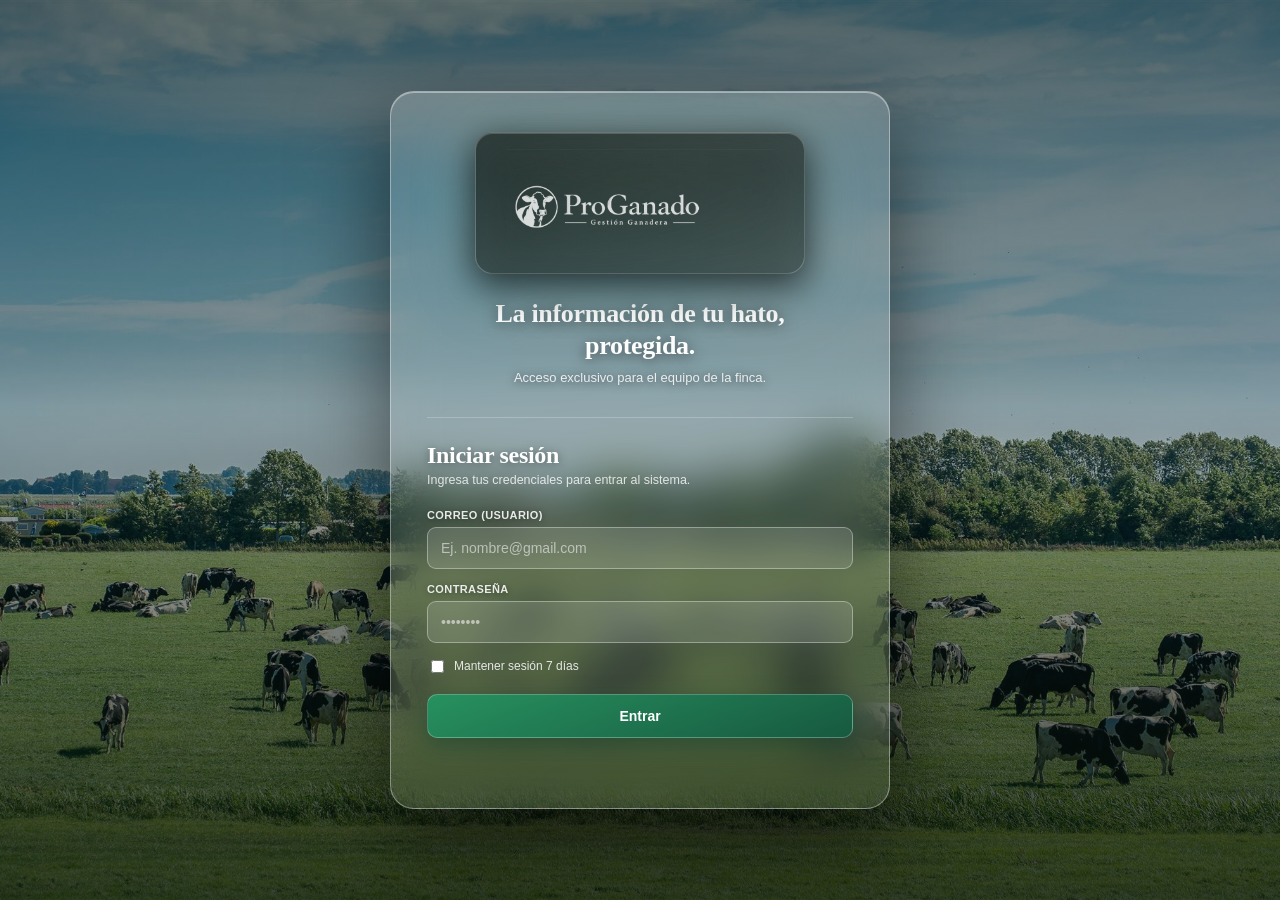
==== index.html @ bee30220 "first commit" ====
<!doctype html>
<html lang="es">
<head>
  <meta charset="utf-8" />
  <meta name="viewport" content="width=device-width, initial-scale=1" />
  <meta http-equiv="Content-Security-Policy" content="default-src 'self'; script-src 'self'; style-src 'self' 'unsafe-inline'; img-src 'self' data:; font-src 'self'; object-src 'none'; base-uri 'none'; form-action 'self'" />
  <meta name="referrer" content="no-referrer" />
  <title>ProGanado · Gestión Ganadera</title>
  <link rel="icon" type="image/png" href="assets/proganado-logo.png" />
  <link rel="stylesheet" href="styles.css" />
  <link rel="stylesheet" href="enhancements.css" />
  <link rel="stylesheet" href="funciones.css" />
  <link rel="stylesheet" href="auth.css?v=6" />
</head>
<body>

  <!-- ===================== LOGIN ===================== -->
  <div id="loginView">
    <div class="login-card">
      <div class="login-hero">
        <img src="assets/proganado-logo-blanco.png" alt="ProGanado, Gestión Ganadera" />
        <h2>La información de tu hato,<br>protegida.</h2>
        <p>Acceso exclusivo para el equipo de la finca.</p>
      </div>
      <form class="login-form" id="formLogin" novalidate>
        <h1>Iniciar sesión</h1>
        <p>Ingresa tus credenciales para entrar al sistema.</p>
        <div id="pasoCredenciales">
          <div class="login-field">
            <label for="loginUser">Correo (usuario)</label>
            <input id="loginUser" type="email" autocomplete="username" placeholder="Ej. nombre@gmail.com" required />
          </div>
          <div class="login-field">
            <label for="loginPass">Contraseña</label>
            <input id="loginPass" type="password" autocomplete="current-password" placeholder="••••••••" required />
          </div>
          <div class="login-row">
            <label><input type="checkbox" id="loginRecordar" /> Mantener sesión 7 días</label>
          </div>
        </div>
        <div id="pasoCodigo" style="display:none">
          <div class="login-field">
            <label for="loginCodigo">Código de seguridad</label>
            <input id="loginCodigo" inputmode="numeric" pattern="\d{6}" maxlength="6" autocomplete="one-time-code" placeholder="● ● ● ● ● ●" required />
          </div>
          <p class="codigo-acciones"><button type="button" class="link-btn" id="btnReenviar">Reenviar código</button> · <button type="button" class="link-btn" id="btnVolverPaso1">Cambiar cuenta</button></p>
          <p class="modo-prueba" id="modoPruebaAviso" style="display:none">Modo prueba — tu código es: <b></b></p>
        </div>
        <button type="submit" id="btnLogin">Entrar</button>
        <p class="login-msg" id="loginMsg" role="alert"></p>
      </form>
    </div>
  </div>
  <div class="app-shell">
    <aside class="sidebar">
      <div class="brand"><img src="assets/proganado-logo.png" alt="ProGanado, Gestión Ganadera" /></div>
      <p class="farm-name" id="farmName">proganado · Gestión ganadera</p>
      <nav aria-label="Navegación principal">
        <button class="nav-item active" data-page="inicio"><span>▦</span> Inicio</button>
        <button class="nav-item" data-page="ganado"><span>♧</span> Ganado <b id="herdCount">0</b></button>
        <button class="nav-item" data-page="salud"><span>✚</span> Salud</button>
        <button class="nav-item" data-page="reproduccion"><span>♡</span> Reproducción</button>
        <button class="nav-item" data-page="produccion"><span>◒</span> Producción</button>
        <button class="nav-item" data-page="movimientos"><span>↔</span> Potreros PRV</button>
        <button class="nav-item users-icon" data-page="usuarios" id="navUsuarios"><span>♙</span> Usuarios</button>
      </nav>
      <div class="sidebar-bottom"><span class="dot"></span> Datos guardados localmente</div>
    </aside>

    <main>
      <header>
        <div><p class="eyebrow" id="today">Resumen del hato</p><h1 id="pageTitle">Panel de control</h1></div>
        <div class="header-actions"><span class="workspace-label">PROGANADO<br><b>GESTIÓN GANADERA</b></span><span class="session-chip" id="sessionChip"><i class="role-dot"></i><b id="chipNombre">—</b>&nbsp;<span id="chipRol">—</span></span><button class="profile" id="perfilChip" aria-label="Perfil">EM</button><button id="btnLogout" title="Cerrar sesión">Salir ⏻</button></div>
      </header>

      <!-- ===================== INICIO ===================== -->
      <section id="inicio" class="page active-page">
        <div class="welcome"><img src="assets/hero-optimized.jpg" alt="Hato bovino pastoreando en la finca" /><div class="welcome-content"><p><i></i> OPERACIÓN GANADERA</p><h2>Información clara<br>para mejores decisiones.</h2><span>Centraliza la salud, reproducción, ordeño y trazabilidad de tu hato en un solo lugar.</span><div class="hero-actions"><button class="primary" data-open-modal="modalBovino">+ Registrar animal</button><button class="hero-link" data-page-link="ganado">Ver inventario <b>→</b></button></div></div><div class="hero-badge"><b>PRO</b><span>Control<br>del hato</span></div></div>
        <div class="metrics">
          <article class="func-card"><span class="metric-icon green">♧</span><p>Total ganado</p><strong id="metricTotal">0</strong><small id="metricComp">—</small></article>
          <article class="func-card"><span class="metric-icon amber">♡</span><p>En gestación</p><strong id="metricGest">0</strong><small id="metricGestInfo">—</small></article>
          <article class="func-card"><span class="metric-icon red">✚</span><p>En retiro ICA</p><strong id="metricRetiro">0</strong><small>Leche suspendida por medicamento</small></article>
          <article class="func-card"><span class="metric-icon blue">◒</span><p>Producción hoy</p><strong id="metricLeche">0 <em>L</em></strong><small id="metricLecheInfo">Sin registro de hoy</small></article>
        </div>
        <div class="grid-two">
          <section class="panel reminders"><div class="panel-heading"><div><p class="eyebrow">Agenda sanitaria</p><h2>Próximos eventos</h2></div><button class="text-button" data-page-link="salud">Ver salud →</button></div>
            <div id="agendaList"></div>
          </section>
          <section class="panel herd-summary"><div class="panel-heading"><div><p class="eyebrow">Inventario</p><h2>Composición del hato</h2></div><button class="text-button" data-page-link="ganado">Ver ganado →</button></div>
            <div class="donut-wrap"><div class="donut" id="donut"><span><b id="donutTotal">0</b><small>animales</small></span></div><ul id="donutLegend"></ul></div>
          </section>
        </div>
        <div class="two-col">
          <section class="panel"><div class="panel-heading"><div><p class="eyebrow">Acopio Colanta</p><h2>Última entrega</h2></div><button class="text-button" data-page-link="produccion">Ver producción →</button></div>
            <div id="ultimaEntrega"></div>
          </section>
          <section class="panel"><div class="panel-heading"><div><p class="eyebrow">Trazabilidad</p><h2>Actividad reciente</h2></div></div>
            <div id="actividadReciente"></div>
          </section>
        </div>
        <section class="visual-strip" aria-label="Galería de la finca"><div class="gallery-intro"><p class="eyebrow">Visión integral</p><h2>Una operación<br>bien gestionada.</h2><span>ProGanado conecta cada momento clave de la finca.</span></div><figure><img src="assets/foto-corral.jpg" alt="Ternero recién nacido junto a su madre" /><figcaption><small>NACIMIENTOS</small>Terneros recién nacidos, al cuidado de su madre</figcaption></figure><figure><img src="assets/foto-pastoreo.jpg" alt="Vaca identificada con arete amarillo" /><figcaption><small>TRAZABILIDAD</small>Identificación y control individual</figcaption></figure><figure><img src="assets/foto-ordenio.jpg" alt="Vaca Simmental en el potrero" /><figcaption><small>BIENESTAR</small>Vacas sanas y felices en pastura</figcaption></figure></section>
      </section>

      <!-- ===================== GANADO ===================== -->
      <section id="ganado" class="page">
        <div class="page-top banner"><div><p class="eyebrow">Inventario</p><h2>Mi ganado</h2><span>Consulta y administra cada animal de la finca.</span></div><div class="banner-actions"><button class="secondary" id="exportCsv">⇩ Exportar CSV</button> <button class="primary" data-open-modal="modalBovino">+ Registrar animal</button></div></div>
        <div class="toolbar"><label>⌕ <input id="searchAnimals" placeholder="Buscar por arete o nombre" /></label><select id="categoryFilter"><option value="Todos">Todos los estados</option><option>En Ordeño</option><option>Horra Seca</option><option>Novilla Vientre</option><option>Toro</option><option>Ternera</option><option>Ternero</option><option>Descarte</option></select></div>
        <section class="panel table-panel"><table><thead><tr><th>ANIMAL</th><th>ARETE</th><th>RAZA</th><th>ESTADO</th><th>POTRERO</th><th>SEG. MÉDICO</th><th></th></tr></thead><tbody id="animalsTable"></tbody></table><p id="emptyState" class="empty">No hay animales que coincidan.</p></section>
        <section class="panel" style="margin-top:18px"><div class="panel-heading"><div><p class="eyebrow">Seguimiento</p><h2>Cartilla por animal</h2><span>Histórico médico y reproductivo completo de cada bovino.</span></div></div>
          <div class="toolbar"><select id="cartillaSelect" style="flex:1;max-width:340px"></select></div>
          <div id="cartillaContent"></div>
        </section>
      </section>

      <!-- ===================== SALUD ===================== -->
      <section id="salud" class="page">
        <div class="page-top"><div><p class="eyebrow">Sanidad</p><h2>Salud del hato</h2><span>Tratamientos, vacunas y días de retiro ICA bajo control.</span></div><button class="primary" data-open-modal="modalTratamiento">+ Registrar tratamiento</button></div>
        <div class="metrics" style="grid-template-columns:repeat(3,1fr)">
          <article class="func-card"><span class="metric-icon red">⏳</span><p>En retiro de leche</p><strong id="saludRetiro">0</strong><small>Animales con leche suspendida</small></article>
          <article class="func-card"><span class="metric-icon green">✓</span><p>Tratamientos activos</p><strong id="saludActivos">0</strong><small>En seguimiento actualmente</small></article>
          <article class="func-card"><span class="metric-icon blue">✚</span><p>Historial total</p><strong id="saludTotal">0</strong><small>Registros médicos de la finca</small></article>
        </div>
        <section class="panel"><div class="panel-heading"><h2>Seguimientos médicos activos</h2></div>
          <table><thead><tr><th>ANIMAL</th><th>PROCEDIMIENTO</th><th>MEDICAMENTO</th><th>FECHA</th><th>DOSIS</th><th>RETIRO ICA</th><th>ESTADO</th></tr></thead><tbody id="tratamientosTable"></tbody></table>
          <p id="emptyTrat" class="empty">No hay tratamientos registrados.</p>
        </section>
        <section class="panel" style="margin-top:18px"><div class="panel-heading"><div><p class="eyebrow">Catálogo</p><h2>Medicamentos</h2></div><button class="text-button" data-open-modal="modalMedicamento">+ Agregar medicamento</button></div>
          <table><thead><tr><th>FÁRMACO</th><th>DÍAS DE RETIRO ICA</th></tr></thead><tbody id="medicamentosTable"></tbody></table>
        </section>
      </section>

      <!-- ===================== REPRODUCCIÓN ===================== -->
      <section id="reproduccion" class="page">
        <div class="page-top"><div><p class="eyebrow">Ciclo reproductivo</p><h2>Reproducción</h2><span>Celos, servicios, gestaciones y partos.</span></div><button class="primary" data-open-modal="modalEvento">+ Registrar evento</button></div>
        <div class="metrics" style="grid-template-columns:repeat(3,1fr)">
          <article class="func-card"><span class="metric-icon amber">♡</span><p>En gestación</p><strong id="reproGest">0</strong><small id="reproGestInfo">—</small></article>
          <article class="func-card"><span class="metric-icon red">◌</span><p>Celos por servir</p><strong id="reproCelos">0</strong><small>Últimos 25 días</small></article>
          <article class="func-card"><span class="metric-icon green">✓</span><p>Partos del año</p><strong id="reproPartos">0</strong><small id="reproPartosInfo">—</small></article>
        </div>
        <section class="panel"><div class="panel-heading"><h2>Seguimiento activo</h2></div>
          <table><thead><tr><th>ANIMAL</th><th>EVENTO</th><th>FECHA</th><th>DÍAS ABIERTOS</th><th>NOTA</th></tr></thead><tbody id="reproTable"></tbody></table>
          <p id="emptyRepro" class="empty">No hay eventos reproductivos registrados.</p>
        </section>
      </section>

      <!-- ===================== PRODUCCIÓN ===================== -->
      <section id="produccion" class="page">
        <div class="page-top"><div><p class="eyebrow">Ordeño y acopio</p><h2>Producción</h2><span>Pesajes por vaca, entregas a Colanta y calidad UFC.</span></div><button class="primary" data-open-modal="modalPesaje">+ Registrar pesaje</button></div>
        <div class="metrics" style="grid-template-columns:repeat(3,1fr)">
          <article class="func-card"><span class="metric-icon blue">◒</span><p>Litros hoy</p><strong id="prodHoy">0</strong><small id="prodHoyInfo">Sin registro de hoy</small></article>
          <article class="func-card"><span class="metric-icon green">⇧</span><p>Total mes</p><strong id="prodMes">0</strong><small>Litros acumulados</small></article>
          <article class="func-card"><span class="metric-icon amber">⚖</span><p>Promedio por vaca</p><strong id="prodProm">0</strong><small>Litros / día (últimos 7)</small></article>
        </div>
        <div class="two-col">
          <section class="panel"><div class="panel-heading"><div><p class="eyebrow">Ordeño</p><h2>Últimos pesajes</h2></div><button class="text-button" data-open-modal="modalPesaje">+ Pesaje</button></div>
            <table><thead><tr><th>VACA</th><th>FECHA</th><th>HORA</th><th>LITROS</th></tr></thead><tbody id="pesajesTable"></tbody></table>
            <p id="emptyPesajes" class="empty">No hay pesajes registrados.</p>
          </section>
          <section class="panel"><div class="panel-heading"><div><p class="eyebrow">Colanta</p><h2>Entregas de acopio</h2></div><button class="text-button" data-open-modal="modalEntrega">+ Entrega</button></div>
            <table><thead><tr><th>FECHA</th><th>LITROS</th><th>VALOR EST.</th><th>UFC</th></tr></thead><tbody id="entregasTable"></tbody></table>
            <p id="emptyEntregas" class="empty">No hay entregas registradas.</p>
          </section>
        </div>
      </section>

      <!-- ===================== POTREROS PRV ===================== -->
      <section id="movimientos" class="page">
        <div class="page-top"><div><p class="eyebrow">Trazabilidad</p><h2>Potreros PRV</h2><span>Rotación y ocupación del pasto por potrero.</span></div><button class="primary" data-open-modal="modalMovimiento">+ Registrar pastoreo</button></div>
        <div class="metrics" style="grid-template-columns:repeat(3,1fr)">
          <article class="func-card"><span class="metric-icon green">▣</span><p>Potreros</p><strong id="potrerosTotal">0</strong><small id="potrerosInfo">—</small></article>
          <article class="func-card"><span class="metric-icon blue">♡</span><p>En ocupación</p><strong id="potrerosOcup">0</strong><small>Con ganado pastoreando</small></article>
          <article class="func-card"><span class="metric-icon amber">☾</span><p>En descanso</p><strong id="potrerosDesc">0</strong><small>Recuperando pastura</small></article>
        </div>
        <section class="panel"><div class="panel-heading"><div><p class="eyebrow">Rotación</p><h2>Estado actual de potreros</h2></div><button class="text-button" data-open-modal="modalPotrero">+ Potrero</button></div>
          <div id="potrerosList" class="reto-list"></div>
        </section>
        <section class="panel" style="margin-top:18px"><div class="panel-heading"><h2>Historial de pastoreo</h2></div>
          <table><thead><tr><th>FECHA</th><th>ANIMALES</th><th>POTRERO</th><th>ACCIÓN</th></tr></thead><tbody id="movsTable"></tbody></table>
          <p id="emptyMovs" class="empty">No hay movimientos de pastoreo registrados.</p>
        </section>
      </section>

      <!-- ===================== USUARIOS (solo admin) ===================== -->
      <section id="usuarios" class="page">
        <div class="page-top"><div><p class="eyebrow">Seguridad</p><h2>Usuarios del sistema</h2><span>Administra las cuentas con acceso a la información del hato.</span></div></div>
        <div class="limits-row">
          <article class="limit-card"><span class="metric-icon amber">★</span><div><p>Administradores</p><strong id="countAdmins">0 / 4</strong></div></article>
          <article class="limit-card"><span class="metric-icon blue">♙</span><div><p>Usuarios operativos</p><strong id="countUsers">0 / 7</strong></div></article>
          <article class="limit-card"><span class="metric-icon green">Σ</span><div><p>Total de cuentas</p><strong id="countTotal">0</strong></div></article>
        </div>
        <div class="new-user-box">
          <div class="panel-heading"><div><p class="eyebrow">Alta de cuenta</p><h2>Crear nuevo usuario</h2></div></div>
          <form id="formNewUser" class="form-grid">
            <label>Nombre completo<input required name="newName" placeholder="Ej. María Gómez" /></label>
            <label>Correo del usuario (llegará el código)<input required name="newUser" type="email" placeholder="Ej. nombre@gmail.com" autocomplete="off" /></label>
            <label>Contraseña inicial (mín. 8, letras y números)<input required name="newPass" type="password" autocomplete="new-password" placeholder="••••••••" /></label>
            <label>Rol de cuenta
              <select name="newRole">
                <option value="usuario">Usuario operativo (consulta y registros)</option>
                <option value="admin">Administrador (control total)</option>
              </select>
            </label>
          </form>
          <p class="form-msg" id="newUserMsg"></p>
          <div class="modal-actions" style="padding:12px 0 0"><button type="submit" form="formNewUser" class="primary">+ Crear cuenta</button></div>
        </div>
        <section class="panel table-panel">
          <table>
            <thead><tr><th>USUARIO</th><th>ROL</th><th>ÚLTIMO ACCESO</th><th></th></tr></thead>
            <tbody id="usuariosTabla"></tbody>
          </table>
        </section>
      </section>
    </main>
  </div>
  <dialog id="modalBovino"><form id="formBovino" method="dialog"><div class="modal-header"><div><p class="eyebrow" id="eyebrowBovino">Nuevo registro</p><h2 id="tituloBovino">Registrar animal</h2></div><button class="close" value="cancel" aria-label="Cerrar">×</button></div>
    <div class="form-grid">
      <label>Nombre<input required name="name" placeholder="Ej. Canela" /></label>
      <label>Arete<input required name="tag" placeholder="Ej. 00128" /></label>
      <label>Raza<select name="raza" id="razaSelect"></select></label>
      <label>Sexo<select name="sexo"><option>Hembra</option><option>Macho</option></select></label>
      <label>Estado fisiológico<select name="estado"><option>En Ordeño</option><option>Horra Seca</option><option>Novilla Vientre</option><option>Toro</option><option>Ternera</option><option>Ternero</option></select></label>
      <label>Potrero<select name="potrero" id="potreroSelect"></select></label>
      <label>Fecha de nacimiento<input required name="birth" type="date" /></label>
      <label>Marca (arete/chip)<input name="marca" placeholder="Ej. Arete ICA 128" /></label>
    </div>
    <div class="modal-actions"><button class="secondary" value="cancel">Cancelar</button><button class="primary" value="default">Guardar animal</button></div></form></dialog>

  <dialog id="modalTratamiento"><form id="formTratamiento" method="dialog"><div class="modal-header"><div><p class="eyebrow">Sanidad</p><h2>Registrar tratamiento</h2></div><button class="close" value="cancel" aria-label="Cerrar">×</button></div>
    <div class="form-grid">
      <label>Animal<select name="bovino" id="tratBovinoSelect" required></select></label>
      <label>Medicamento<select name="medicamento" id="tratMedSelect" required></select></label>
      <label>Tipo de procedimiento<select name="tipo"><option>Vacunación</option><option>Desparasitación</option><option>Tratamiento mastitis</option><option>Tratamiento general</option><option>Cirugía menor</option></select></label>
      <label>Fecha<input required name="fecha" type="date" /></label>
      <label>Dosis (ml)<input required name="dosis" type="number" step="0.1" min="0.1" placeholder="Ej. 10" /></label>
      <label>Nota<input name="nota" placeholder="Observaciones" /></label>
    </div>
    <p style="padding:0 25px;font-size:11px;color:#a86c20" id="tratAviso"></p>
    <div class="modal-actions"><button class="secondary" value="cancel">Cancelar</button><button class="primary" value="default">Guardar tratamiento</button></div></form></dialog>

  <dialog id="modalMedicamento"><form id="formMedicamento" method="dialog"><div class="modal-header"><div><p class="eyebrow">Catálogo</p><h2>Agregar medicamento</h2></div><button class="close" value="cancel" aria-label="Cerrar">×</button></div>
    <div class="form-grid">
      <label>Nombre del fármaco<input required name="nombre" placeholder="Ej. Oxitetraciclina LA" /></label>
      <label>Días de retiro ICA<input required name="retiro" type="number" min="0" max="60" placeholder="Ej. 5" /></label>
    </div>
    <div class="modal-actions"><button class="secondary" value="cancel">Cancelar</button><button class="primary" value="default">Guardar medicamento</button></div></form></dialog>

  <dialog id="modalEvento"><form id="formEvento" method="dialog"><div class="modal-header"><div><p class="eyebrow">Reproducción</p><h2>Registrar evento</h2></div><button class="close" value="cancel" aria-label="Cerrar">×</button></div>
    <div class="form-grid">
      <label>Animal<select name="bovino" id="evBovinoSelect" required></select></label>
      <label>Tipo de evento<select name="tipo"><option>Celo Observable</option><option>Inseminación</option><option>Monta Natural</option><option>Diagnóstico de Gestación</option><option>Parto</option></select></label>
      <label>Fecha del evento<input required name="fecha" type="date" /></label>
      <label>Nota<input name="nota" placeholder="Observaciones" /></label>
    </div>
    <div class="modal-actions"><button class="secondary" value="cancel">Cancelar</button><button class="primary" value="default">Guardar evento</button></div></form></dialog>

  <dialog id="modalPesaje"><form id="formPesaje" method="dialog"><div class="modal-header"><div><p class="eyebrow">Ordeño</p><h2>Registrar pesaje</h2></div><button class="close" value="cancel" aria-label="Cerrar">×</button></div>
    <div class="form-grid">
      <label>Vaca en ordeño<select name="bovino" id="pesBovinoSelect" required></select></label>
      <label>Fecha<input required name="fecha" type="date" /></label>
      <label>Hora<input required name="hora" type="time" value="06:00" /></label>
      <label>Litros<input required name="litros" type="number" step="0.1" min="0.1" placeholder="Ej. 12.5" /></label>
    </div>
    <p style="padding:0 25px;font-size:11px;color:#b44838" id="pesAviso"></p>
    <div class="modal-actions"><button class="secondary" value="cancel">Cancelar</button><button class="primary" value="default">Guardar pesaje</button></div></form></dialog>

  <dialog id="modalEntrega"><form id="formEntrega" method="dialog"><div class="modal-header"><div><p class="eyebrow">Acopio Colanta</p><h2>Registrar entrega</h2></div><button class="close" value="cancel" aria-label="Cerrar">×</button></div>
    <div class="form-grid">
      <label>Fecha de entrega<input required name="fecha" type="date" /></label>
      <label>Litros totales<input required name="litros" type="number" step="0.1" min="0.1" /></label>
      <label>Valor bruto estimado ($)<input required name="valor" type="number" step="100" min="0" /></label>
      <label>Recuento UFC<input required name="ufc" type="number" step="1000" min="0" placeholder="Ej. 80000" /></label>
    </div>
    <div class="modal-actions"><button class="secondary" value="cancel">Cancelar</button><button class="primary" value="default">Guardar entrega</button></div></form></dialog>

  <dialog id="modalMovimiento"><form id="formMovimiento" method="dialog"><div class="modal-header"><div><p class="eyebrow">Potreros PRV</p><h2>Registrar pastoreo</h2></div><button class="close" value="cancel" aria-label="Cerrar">×</button></div>
    <div class="form-grid">
      <label>Acción<select name="accion"><option>Entrada al potrero</option><option>Salida del potrero</option></select></label>
      <label>Potrero<select name="potrero" id="movPotreroSelect" required></select></label>
      <label>Fecha<input required name="fecha" type="date" /></label>
      <label>Cantidad de animales<input required name="cantidad" type="number" min="1" placeholder="Ej. 8" /></label>
    </div>
    <div class="modal-actions"><button class="secondary" value="cancel">Cancelar</button><button class="primary" value="default">Registrar</button></div></form></dialog>

  <dialog id="modalPotrero"><form id="formPotrero" method="dialog"><div class="modal-header"><div><p class="eyebrow">Potreros PRV</p><h2>Agregar potrero</h2></div><button class="close" value="cancel" aria-label="Cerrar">×</button></div>
    <div class="form-grid">
      <label>Nombre del potrero<input required name="nombre" placeholder="Ej. Potrero Norte" /></label>
      <label>Días de ocupación<input required name="ocupacion" type="number" min="1" max="10" value="1" /></label>
      <label>Días de descanso (PRV)<input required name="descanso" type="number" min="10" max="90" value="35" /></label>
    </div>
    <div class="modal-actions"><button class="secondary" value="cancel">Cancelar</button><button class="primary" value="default">Guardar potrero</button></div></form></dialog>

  <dialog id="fotoModal"><div class="lightbox"><button class="close" id="fotoClose" aria-label="Cerrar">×</button><img id="fotoGrande" src="" alt="Foto del animal" /><div class="lightbox-info"><div><strong id="fotoNombre"></strong><span id="fotoDetalle"></span></div><button class="primary" id="fotoCartilla">Ver cartilla completa</button></div></div></dialog>
  <script src="auth.js?v=5"></script>
  <script src="app.js?v=14"></script>
</body>
</html>
---- styles.css ----
:root{--ink:#1c3027;--muted:#738078;--line:#e6e9e4;--cream:#f7f7f2;--green:#1e6b4d;--light:#e5f0e8;--amber:#d78a20;--red:#be5142;--blue:#41749b}*{box-sizing:border-box}body{margin:0;background:var(--cream);color:var(--ink);font-family:'DM Sans',sans-serif}.app-shell{min-height:100vh;display:grid;grid-template-columns:245px 1fr}.sidebar{background:#173d2e;color:#dfe9e2;padding:28px 16px;display:flex;flex-direction:column}.brand{font-family:'Playfair Display';font-size:23px;color:white;display:flex;align-items:center;gap:9px}.brand-mark{height:32px;width:32px;border:1px solid #78bd91;border-radius:50%;display:grid;place-items:center;color:#a5e0b5}.farm-name{font-size:12px;color:#9fb8aa;margin:8px 0 34px 42px}.sidebar nav{display:grid;gap:5px}.nav-item{border:0;background:transparent;color:#c7d6cd;text-align:left;border-radius:8px;padding:12px 11px;font:500 14px inherit;cursor:pointer;display:flex;align-items:center;gap:12px}.nav-item span{font-size:18px;width:18px;text-align:center}.nav-item b{margin-left:auto;background:#2f5b49;border-radius:12px;padding:2px 7px;font-size:11px}.nav-item:hover,.nav-item.active{background:#2b5744;color:#fff}.sidebar-bottom{font-size:11px;margin:auto 9px 2px;color:#a7beaf}.dot{display:inline-block;width:7px;height:7px;background:#8dc89e;border-radius:50%;margin-right:5px}main{max-width:1360px;width:100%;margin:auto;padding:30px 52px 70px}header,.page-top,.panel-heading,.welcome,.activity-row,.reminder{display:flex;align-items:center;justify-content:space-between}.eyebrow{color:var(--muted);text-transform:uppercase;letter-spacing:1.3px;font-weight:700;font-size:10px;margin:0 0 7px}h1,h2,h3,p{margin-top:0}h1,h2{font-family:'Playfair Display';letter-spacing:-.3px}h1{font-size:29px;margin-bottom:0}h2{font-size:21px;margin-bottom:4px}.header-actions{display:flex;align-items:center;gap:15px}.icon-button,.profile{border:0;background:white;border-radius:50%;height:38px;width:38px;color:var(--ink);font-size:20px;cursor:pointer}.icon-button{position:relative}.icon-button i{background:#d55649;width:7px;height:7px;position:absolute;border-radius:50%;right:7px;top:7px}.profile{background:#d5e8d8;color:#296143;font-size:12px;font-weight:700}.page{display:none;margin-top:35px}.active-page{display:block}.welcome{padding:26px 30px;background:linear-gradient(105deg,#dcecdf,#edf4e7);border-radius:13px;margin-bottom:25px}.welcome p{color:#43805a;margin-bottom:3px;font-weight:700;font-size:13px}.welcome h2{font-size:28px;margin:0 0 4px}.welcome span,.page-top span{color:#65746b;font-size:13px}.primary,.secondary{border:0;border-radius:7px;padding:11px 16px;font:600 13px inherit;cursor:pointer}.primary{background:var(--green);color:white;box-shadow:0 4px 8px #1e6b4d22}.primary:hover{background:#155238}.secondary{background:white;color:#315a46;border:1px solid #d8ded9}.metrics{display:grid;grid-template-columns:repeat(4,1fr);gap:17px;margin-bottom:22px}.metrics article,.panel,.health-card{background:white;border:1px solid var(--line);border-radius:11px}.metrics article{padding:18px 20px}.metric-icon{float:right;width:35px;height:35px;display:grid;place-items:center;border-radius:10px;font-size:20px}.green{background:#e1f0e5;color:#287452}.amber{background:#fff0d9;color:#bd7620}.red{background:#fbe4e0;color:#b44838}.blue{background:#e0edf6;color:#326a96}.metrics p{font-size:12px;color:var(--muted);margin:18px 0 3px}.metrics strong{font:700 27px 'Playfair Display'}.metrics em{font:600 14px 'DM Sans';font-style:normal}.metrics small{color:#7b8981;font-size:10px;display:block;margin-top:5px}.grid-two{display:grid;grid-template-columns:1.35fr 1fr;gap:20px;margin-bottom:20px}.panel{padding:22px 24px}.panel-heading{margin-bottom:17px}.panel-heading h2{margin:0}.text-button{background:none;border:0;color:var(--green);font:600 12px inherit;cursor:pointer}.reminder{padding:14px 0;border-top:1px solid var(--line);gap:13px}.calendar{width:39px;height:39px;border-radius:7px;background:#edf4eb;color:#457354;text-align:center;font-size:12px;line-height:17px;padding-top:3px;font-weight:700}.calendar b{font-size:8px;letter-spacing:.4px}.reminder div{margin-right:auto}.reminder strong,.activity-row strong{font-size:13px}.reminder p,.activity-row p{margin:3px 0 0;color:var(--muted);font-size:11px}.tag{font-size:10px;color:#7a766f;background:#f4f1eb;border-radius:10px;padding:5px 8px;white-space:nowrap}.red-tag{background:#fce8e5;color:var(--red)}.donut-wrap{display:flex;align-items:center;gap:32px;margin:20px 8px 5px}.donut{background:conic-gradient(#50966f 0 67%,#c8ae59 67% 92%,#9cb2c7 92%);width:132px;height:132px;border-radius:50%;display:grid;place-items:center}.donut:before{content:'';position:absolute;background:white;width:91px;height:91px;border-radius:50%}.donut span{position:relative;text-align:center}.donut b{font:700 24px 'Playfair Display';display:block}.donut small{font-size:10px;color:var(--muted)}ul{list-style:none;padding:0;margin:0;width:145px}li{font-size:12px;margin:13px 0;color:#65736b}li i{height:8px;width:8px;border-radius:50%;display:inline-block;margin-right:7px}.female{background:#50966f}.calf{background:#c8ae59}.male{background:#9cb2c7}li b{float:right;color:var(--ink)}.activity{margin-top:0}.activity-row{padding:14px 0;border-top:1px solid var(--line);gap:12px}.activity-row div{margin-right:auto}.activity-icon{width:32px;height:32px;background:#e1f0e5;border-radius:50%;display:grid;place-items:center;color:#287452}.activity-icon.milk{background:#e5f0f8;color:#356e9b}.activity-row time{font-size:10px;color:#89938d}.page-top{margin-bottom:22px}.page-top h2{font-size:29px;margin-bottom:3px}.toolbar{display:flex;gap:12px;margin-bottom:15px}.toolbar label{flex:1;max-width:390px;background:white;border:1px solid var(--line);border-radius:7px;padding:0 12px;color:#758079}.toolbar input,.toolbar select{border:0;outline:0;background:transparent;padding:11px 7px;font:13px inherit;width:90%}.toolbar select{background:white;border:1px solid var(--line);border-radius:7px;width:180px;padding:11px}.table-panel{padding:5px 22px}table{width:100%;border-collapse:collapse}th{text-align:left;color:#859087;font-size:10px;letter-spacing:.8px;padding:15px 10px}td{padding:14px 10px;border-top:1px solid var(--line);font-size:12px;color:#5e6d64}td strong{color:var(--ink)}.animal-cell{display:flex;align-items:center;gap:9px}.animal-avatar{width:30px;height:30px;border-radius:50%;background:#e0efe3;display:grid;place-items:center;font-size:15px}.status{font-size:10px;background:#e9f3eb;color:#36724e;padding:4px 8px;border-radius:10px}.status.warning{background:#fff1dc;color:#a86c20}.empty{text-align:center;color:var(--muted);padding:28px;display:none}.health-cards{display:grid;grid-template-columns:repeat(2,1fr);gap:17px;margin-bottom:20px}.health-card{padding:22px}.health-card span{font-size:23px;color:var(--green)}.urgent-card span{color:var(--red)}.health-card h3{font:700 23px 'Playfair Display';margin:10px 0 4px}.health-card p{color:var(--muted);font-size:12px;margin:0}dialog{border:0;border-radius:13px;box-shadow:0 18px 55px #17281e55;width:min(520px,92vw);padding:0;color:var(--ink)}dialog::backdrop{background:#10281c88}.modal-header{display:flex;justify-content:space-between;align-items:start;padding:23px 25px 16px;border-bottom:1px solid var(--line)}.modal-header h2{margin:0}.close{border:0;background:transparent;font-size:28px;color:var(--muted);cursor:pointer}.form-grid{display:grid;grid-template-columns:1fr 1fr;gap:15px;padding:22px 25px}.form-grid label{color:#617068;font-size:11px;font-weight:700}.form-grid input,.form-grid select{display:block;width:100%;margin-top:6px;border:1px solid #dce2dc;border-radius:6px;padding:10px;background:white;font:13px inherit;color:var(--ink)}.modal-actions{display:flex;justify-content:flex-end;gap:9px;padding:0 25px 23px}@media(max-width:850px){.app-shell{display:block}.sidebar{padding:15px;min-height:auto}.farm-name,.sidebar-bottom{display:none}.sidebar nav{display:flex;overflow:auto;margin-top:12px}.nav-item{white-space:nowrap}.brand{position:absolute;top:14px;left:18px}.sidebar nav{padding-top:42px}main{padding:25px 20px}.metrics{grid-template-columns:repeat(2,1fr)}.grid-two{grid-template-columns:1fr}.page-top{align-items:start;gap:15px}.page-top>div:last-child{display:flex;white-space:nowrap}.donut-wrap{justify-content:center}}@media(max-width:540px){header{align-items:start}.welcome{display:block}.welcome .primary{margin-top:18px}.metrics{grid-template-columns:1fr}.health-cards{grid-template-columns:1fr}.form-grid{grid-template-columns:1fr}.toolbar{display:block}.toolbar label,.toolbar select{display:block;max-width:none;width:100%;margin-bottom:9px}.table-panel{overflow:auto}.page-top{display:block}.page-top>div:last-child{margin-top:15px}}
---- enhancements.css ----
/* Identidad visual y fotografías aportadas por el usuario. */
.brand{background:#fff;border-radius:13px;padding:14px 14px;line-height:0;box-shadow:0 8px 22px #071a1066}
.brand img{width:100%;height:92px;object-fit:contain}
.farm-name{font-size:11px;margin:10px 7px 30px}
.welcome{position:relative;min-height:190px;overflow:hidden;padding:0;background:#183d2e;color:#fff}
.welcome>img{position:absolute;inset:0;width:100%;height:100%;object-fit:cover;object-position:center 46%;filter:brightness(.55)}
.welcome:after{content:'';position:absolute;inset:0;background:linear-gradient(90deg,#153a2bd9 0%,#153a2b75 55%,transparent)}
.welcome-content{position:relative;z-index:1;padding:32px 34px;max-width:550px}
.welcome p{color:#b2e6bd}.welcome span{color:#edf5ec}.welcome h2{font-size:31px}.welcome .primary{display:block;margin-top:19px;background:#f4cb77;color:#193b2d}
.visual-strip{display:grid;grid-template-columns:repeat(3,1fr);gap:20px;margin:20px 0}
.visual-strip figure{position:relative;height:150px;overflow:hidden;border-radius:11px;margin:0;background:#183d2e}
.visual-strip img{width:100%;height:100%;object-fit:cover;filter:brightness(.72)}
.visual-strip figcaption{position:absolute;inset:auto 0 0;padding:16px 18px;width:100%;background:linear-gradient(transparent,#0e2419cc);color:#fff;font:600 13px 'DM Sans',sans-serif}
@media(max-width:850px){.brand{position:absolute;top:10px;left:18px;width:165px;padding:3px 7px}.brand img{height:30px}.farm-name{display:none}}
@media(max-width:540px){.welcome-content{padding:26px 22px}.welcome h2{font-size:27px}.visual-strip{grid-template-columns:1fr}}

/* Dirección de arte ProGanado: interfaz editorial de alto contraste. */
body{background:#f2f4ef;background-image:radial-gradient(#dfe6dc 1px,transparent 1px);background-size:18px 18px}
.sidebar{background:linear-gradient(160deg,#102d20 0%,#1b5439 100%);box-shadow:9px 0 30px #13352616}
.brand{box-shadow:0 7px 18px #071a1066;border-radius:10px}.farm-name{letter-spacing:.4px;text-transform:uppercase;color:#b5cebb}
main{padding-top:36px}.workspace-label{font-size:9px;letter-spacing:1.5px;text-align:right;color:#779084;line-height:1.55}.workspace-label b{color:#214d38;font-size:10px;letter-spacing:.8px}
header{padding-bottom:22px;border-bottom:1px solid #dbe2d8}.eyebrow{color:#638275;letter-spacing:1.6px}h1{font-size:34px}
.welcome{min-height:330px;border-radius:18px;box-shadow:0 20px 35px #16362327}.welcome>img{object-position:center 49%;filter:brightness(.48) saturate(.85)}.welcome:after{background:linear-gradient(90deg,#0c2c1eeF 0%,#133a29c7 48%,#133a2917 88%)}.welcome-content{padding:47px 50px;max-width:620px}.welcome p{letter-spacing:1.7px;font-size:10px}.welcome p i{height:7px;width:7px;display:inline-block;background:#f4cb77;border-radius:50%;margin:0 7px 1px 0}.welcome h2{font-size:40px;line-height:1.08;letter-spacing:-1.2px;margin:12px 0}.welcome span{line-height:1.55;display:block;max-width:405px}.hero-actions{display:flex;align-items:center;gap:21px;margin-top:25px}.welcome .primary{margin:0;border-radius:5px;padding:13px 19px;box-shadow:0 8px 18px #061a1144}.hero-link{border:0;background:transparent;color:#fff;font:600 12px 'DM Sans',sans-serif;cursor:pointer}.hero-link b{font-size:16px;margin-left:4px}.hero-badge{position:absolute;z-index:2;right:36px;bottom:29px;padding:10px 15px;display:flex;gap:9px;align-items:center;color:#fff;border:1px solid #ffffff55;background:#123325a6;backdrop-filter:blur(6px);border-radius:7px}.hero-badge b{height:30px;width:30px;display:grid;place-items:center;border-radius:50%;background:#f4cb77;color:#183928;font:700 11px 'DM Sans',sans-serif}.hero-badge span{font:600 10px/1.25 'DM Sans',sans-serif;color:#fff}
.metrics{gap:14px;margin-top:-3px}.metrics article{border:0;border-radius:12px;box-shadow:0 8px 20px #173a2812;transition:transform .2s,box-shadow .2s}.metrics article:hover{transform:translateY(-3px);box-shadow:0 14px 27px #173a2820}.metric-icon{border-radius:50%}.grid-two{gap:18px}.panel{border:0;box-shadow:0 8px 22px #173a280f;border-radius:13px}.activity{background:#fcfdfb}.visual-strip{grid-template-columns:.78fr 1fr 1fr;gap:16px;margin-top:22px}.gallery-intro{padding:22px 8px 15px 4px;display:flex;flex-direction:column;justify-content:center}.gallery-intro h2{font-size:25px;line-height:1.08;margin:4px 0 10px}.gallery-intro span{color:#68796f;font-size:12px;line-height:1.5}.visual-strip figure{height:192px;border-radius:13px;box-shadow:0 10px 20px #173a2822}.visual-strip figure:hover img{transform:scale(1.04)}.visual-strip img{transition:transform .45s ease;filter:brightness(.74) saturate(.88)}.visual-strip figcaption{font-size:12px;padding:28px 17px 15px}.visual-strip figcaption small{display:block;color:#f4cb77;font-size:9px;letter-spacing:1.2px;margin-bottom:4px}.primary{border-radius:6px}.secondary{border-radius:6px}
@media(max-width:850px){.workspace-label{display:none}.brand{position:absolute;top:10px;left:16px;width:200px;padding:7px 11px}.brand img{height:48px}.welcome{min-height:280px}.welcome-content{padding:37px 32px}.welcome h2{font-size:34px}.visual-strip{grid-template-columns:1fr 1fr}.gallery-intro{grid-column:1 / -1;padding:8px 0}.gallery-intro h2 br{display:none}}
@media(max-width:540px){main{padding:24px 16px 50px}.brand{top:8px;left:14px;width:180px;padding:6px 9px}.brand img{height:42px}.welcome{min-height:340px}.welcome-content{padding:35px 22px}.welcome h2{font-size:31px}.hero-badge{right:18px;bottom:17px}.hero-actions{gap:12px}.visual-strip{grid-template-columns:1fr}.visual-strip figure{height:175px}.workspace-label{display:none}}

/* Fotografías específicas para los módulos operativos. */
#salud .health-cards{position:relative;overflow:hidden;border-radius:13px;padding:18px 20px;background:linear-gradient(90deg,#123426ed 0%,#123426a3 52%,#12342625),url('assets/salud-establo.jpg') center 44%/cover}.health-cards .health-card{position:relative;z-index:1;background:#fffffff2;box-shadow:0 9px 20px #071f1530}
#reproduccion .metrics{position:relative;overflow:hidden;border-radius:13px;padding:18px 20px;background:linear-gradient(90deg,#123426ed 0%,#1234269b 58%,#12342620),url('assets/reproduccion-pastura.jpg') center 52%/cover}.metrics article{position:relative;z-index:1}
#movimientos>.panel{position:relative;overflow:hidden;background:linear-gradient(90deg,#ffffff 0%,#ffffffea 60%,#ffffff30),url('assets/movimientos-establo.jpg') right center/cover}.metrics:has(.metric-icon){isolation:isolate}

/* Galería de la finca y fotos por módulo. */
.photo-grid{display:grid;grid-template-columns:repeat(4,1fr);gap:14px}
.photo-grid figure{margin:0;position:relative;height:150px;overflow:hidden;border-radius:10px;background:#183d2e}
.photo-grid img{width:100%;height:100%;object-fit:cover;transition:transform .5s ease}
.photo-grid figure:hover img{transform:scale(1.06)}
.photo-grid figcaption{position:absolute;inset:auto 0 0;padding:24px 13px 10px;width:100%;background:linear-gradient(transparent,#0e2419cc);color:#fff;font:600 12px 'DM Sans',sans-serif}
.gallery-panel{margin-top:20px}.gallery-panel .panel-heading{margin-bottom:14px}

#ganado .page-top.banner{position:relative;border-radius:13px;padding:24px 26px;margin-bottom:20px;background:linear-gradient(90deg,#123426f2 0%,#123426c9 46%,#12342640 90%),url('assets/foto-ternero-2.jpg') center 40%/cover;color:#fff}
#ganado .banner .eyebrow{color:#9fd8ad}
#ganado .banner h2{color:#fff}
#ganado .banner span{color:#dcebdd}
#ganado .toolbar{margin-top:18px}

.births-panel{margin-bottom:20px}
.births-grid{display:grid;grid-template-columns:repeat(2,minmax(0,1fr));gap:16px}
.births-grid figure{margin:0;position:relative;height:205px;overflow:hidden;border-radius:11px;background:#183d2e}
.births-grid img{width:100%;height:100%;object-fit:cover;object-position:center 30%}
.births-grid figcaption{position:absolute;inset:auto 0 0;padding:28px 15px 12px;width:100%;background:linear-gradient(transparent,#0e2419e6);color:#fff}
.births-grid strong{display:block;font-size:14px}
.births-grid small{color:#cfe4d2;font-size:11px}

@media(max-width:850px){.photo-grid{grid-template-columns:repeat(2,1fr)}.births-grid{grid-template-columns:repeat(2,1fr)}.births-grid figure{height:175px}}
@media(max-width:540px){.photo-grid{grid-template-columns:1fr}.photo-grid figure{height:175px}.births-grid{grid-template-columns:1fr}.births-grid figure{height:215px}.visual-strip figure{height:175px}}
---- funciones.css ----
/* ===== ProGanado Funcional — estilos del modelo de datos ===== */
.func-card{position:relative;overflow:hidden}
.func-card:after{content:'';position:absolute;inset:auto 0 0;height:3px;background:linear-gradient(90deg,#1e6b4d,#f4cb77)}
.kpi-list{display:grid;gap:8px;margin-top:14px}
.kpi-list div{display:flex;justify-content:space-between;font-size:12px;color:#5e6d64;border-top:1px dashed #e6e9e4;padding-top:7px}
.kpi-list b{color:#1c3027}
.badge{font-size:10px;font-weight:700;letter-spacing:.4px;padding:4px 9px;border-radius:10px;white-space:nowrap}
.b-green{background:#e1f0e5;color:#287452}.b-amber{background:#fff0d9;color:#a86c20}
.b-red{background:#fbe4e0;color:#b44838}.b-blue{background:#e0edf6;color:#326a96}
.b-gray{background:#ececec;color:#6a6a6a}
.panel table td .badge{display:inline-block}
.table-toolbar{display:flex;justify-content:space-between;align-items:center;gap:12px;margin-bottom:12px;flex-wrap:wrap}
.table-toolbar h2{margin:0}
.mini-btn{border:1px solid #d8ded9;background:#fff;border-radius:6px;padding:7px 12px;font:600 12px 'DM Sans',sans-serif;color:#315a46;cursor:pointer}
.mini-btn:hover{border-color:#1e6b4d;color:#155238}
.mini-btn.danger:hover{border-color:#b44838;color:#b44838;background:#fbe4e0}
.section-eyebrow{margin:30px 0 12px}
.two-col{display:grid;grid-template-columns:1fr 1fr;gap:18px;margin-bottom:20px}
.reto-list{display:grid;gap:10px}
.reto{display:flex;gap:12px;align-items:center;padding:11px 13px;border:1px solid var(--line);border-radius:10px;background:#fcfdfb}
.reto .calendar{flex-shrink:0}
.reto strong{font-size:13px;display:block}
.reto p{margin:2px 0 0;font-size:11px;color:var(--muted)}
.reto .spacer{margin-left:auto;display:flex;gap:8px;align-items:center}
.animal-cell{gap:13px}
.animal-foto{width:58px;height:58px;border-radius:13px;object-fit:cover;flex-shrink:0;border:2px solid #cfe4d2;box-shadow:0 3px 8px #173a2818;cursor:zoom-in;transition:transform .18s ease,box-shadow .18s ease}
.animal-foto:hover{transform:scale(1.1);box-shadow:0 6px 16px #173a2830;border-color:#1e6b4d}
.cartilla-head{display:flex;align-items:center;gap:16px;padding:6px 0 14px;border-bottom:1px solid var(--line);margin-bottom:14px}
.cartilla-head img{width:96px;height:96px;border-radius:14px;object-fit:cover;border:2px solid #cfe4d2;box-shadow:0 4px 12px #173a2820}
/* Lightbox de fotos */
#fotoModal{border:0;border-radius:16px;padding:0;background:transparent;max-width:min(560px,92vw)}
#fotoModal::backdrop{background:#0e2419cc;backdrop-filter:blur(3px)}
.lightbox{position:relative;background:#fff;border-radius:16px;overflow:hidden;box-shadow:0 24px 70px #000a}
.lightbox img{width:100%;max-height:56vh;object-fit:cover;display:block}
.lightbox-info{display:flex;align-items:center;gap:14px;padding:16px 20px 18px}
.lightbox-info strong{font-size:17px;display:block}
.lightbox-info span{color:var(--muted);font-size:12px;display:block;margin-top:2px}
.lightbox-info .primary{margin-left:auto}
.lightbox .close{position:absolute;top:10px;right:12px;background:#ffffffe6;border-radius:50%;width:34px;height:34px;font-size:22px;line-height:1;border:0;cursor:pointer;color:#1c3027;box-shadow:0 3px 10px #0006}
.cartilla-head strong{font-size:17px;display:block}
.cartilla-head span{color:var(--muted);font-size:12px}
@media(max-width:900px){.two-col{grid-template-columns:1fr}}
---- auth.css ----
/* ============================================================
   ProGanado — Login y gestión de usuarios
   ============================================================ */

/* ---------- Vista de login ---------- */
body.modo-login { overflow: hidden; }

#loginView {
  position: fixed;
  inset: 0;
  z-index: 1000;
  display: flex;
  align-items: center;
  justify-content: center;
  padding: 24px;
  background:
    url('assets/login-banner.jpg') center 35% / cover no-repeat,
    linear-gradient(160deg, #173d2e 0%, #10281c 100%);
  overflow: hidden;
}
#loginView::before {
  content: '';
  position: absolute;
  inset: 0;
  background: linear-gradient(180deg, rgba(8, 24, 16, .60) 0%, rgba(8, 24, 16, .30) 45%, rgba(6, 18, 12, .78) 100%);
}

.login-card {
  position: relative;
  z-index: 1;
  width: min(500px, 100%);
  max-height: 94vh;
  overflow: auto;
  background: linear-gradient(160deg, rgba(255, 255, 255, .17), rgba(255, 255, 255, .07));
  border: 1px solid rgba(255, 255, 255, .38);
  border-radius: 24px;
  backdrop-filter: blur(22px) saturate(1.2);
  -webkit-backdrop-filter: blur(22px) saturate(1.2);
  box-shadow: 0 30px 90px rgba(0, 0, 0, .55), inset 0 1px 0 rgba(255, 255, 255, .4);
  padding: 34px 36px 30px;
}

/* Marca: logo blanco translúcido flotando sobre el cristal */
.login-hero {
  text-align: center;
  padding: 6px 0 4px;
}

.login-hero img {
  width: 330px;
  max-width: 100%;
  padding: 16px 30px;
  background: linear-gradient(165deg, rgba(5, 12, 8, .62), rgba(5, 12, 8, .38));
  border: 1px solid rgba(255, 255, 255, .22);
  border-radius: 18px;
  box-shadow: 0 10px 32px rgba(0, 0, 0, .55), inset 0 1px 0 rgba(255, 255, 255, .18);
  backdrop-filter: blur(10px) saturate(1.1);
  -webkit-backdrop-filter: blur(10px) saturate(1.1);
  filter: drop-shadow(0 6px 22px rgba(0, 0, 0, .55)) drop-shadow(0 0 30px rgba(180, 240, 205, .35));
  animation: brillo-logo 4.5s ease-in-out infinite;
}

@keyframes brillo-logo {
  0%, 100% { filter: drop-shadow(0 6px 22px rgba(0, 0, 0, .55)) drop-shadow(0 0 26px rgba(180, 240, 205, .28)); opacity: .92; }
  50%      { filter: drop-shadow(0 6px 26px rgba(0, 0, 0, .55)) drop-shadow(0 0 48px rgba(180, 240, 205, .5)); opacity: 1; }
}

.login-hero h2 {
  font-family: 'Playfair Display', serif;
  font-size: 26px;
  color: white;
  margin: 20px 0 6px;
  line-height: 1.22;
  text-shadow: 0 2px 14px rgba(0, 0, 0, .55);
}

.login-hero p { font-size: 13px; color: rgba(255, 255, 255, .85); line-height: 1.6; margin: 0; text-shadow: 0 1px 8px rgba(0, 0, 0, .6); }

.login-form {
  padding: 24px 0 0;
  margin-top: 24px;
  border-top: 1px solid rgba(255, 255, 255, .22);
  display: flex;
  flex-direction: column;
  justify-content: center;
}

.login-form h1 { font-family: 'Playfair Display', serif; font-size: 24px; margin: 0 0 4px; color: white; text-shadow: 0 1px 10px rgba(0, 0, 0, .4); }
.login-form>p { font-size: 12.5px; color: rgba(255, 255, 255, .8); margin: 0 0 22px; }

.login-field { margin-bottom: 14px; }
.login-field label { display: block; font-size: 11px; font-weight: 700; color: rgba(255, 255, 255, .88); letter-spacing: .4px; margin-bottom: 6px; text-transform: uppercase; text-shadow: 0 1px 6px rgba(0, 0, 0, .45); }
.login-field input {
  width: 100%;
  border: 1px solid rgba(255, 255, 255, .35);
  border-radius: 9px;
  padding: 12px 13px;
  font: 14px 'DM Sans', sans-serif;
  background: rgba(255, 255, 255, .13);
  color: white;
  transition: border-color .15s, background .15s;
}
.login-field input::placeholder { color: rgba(255, 255, 255, .55); }
.login-field input:-webkit-autofill { -webkit-text-fill-color: white; -webkit-box-shadow: 0 0 0 40px #1e4a35 inset; }
.login-field input:focus { outline: 0; border-color: #8fd8ab; background: rgba(255, 255, 255, .2); }

.login-row { display: flex; align-items: center; justify-content: space-between; margin: 4px 0 18px; font-size: 12px; color: rgba(255, 255, 255, .85); }
.login-row label { display: flex; gap: 7px; align-items: center; cursor: pointer; }
.login-row input { accent-color: var(--green, #1e6b4d); }

#btnLogin {
  width: 100%;
  border: 1px solid rgba(255, 255, 255, .25);
  background: linear-gradient(160deg, #27915f, #175940);
  color: white;
  font: 700 14px 'DM Sans', sans-serif;
  border-radius: 10px;
  padding: 13px;
  cursor: pointer;
  box-shadow: 0 8px 22px rgba(16, 66, 45, .5);
  transition: transform .12s, box-shadow .12s, background .15s;
}
#btnLogin:hover { background: linear-gradient(160deg, #2da269, #1a6448); box-shadow: 0 10px 26px rgba(16, 66, 45, .6); transform: translateY(-1px); }
#btnLogin:disabled { opacity: .7; cursor: wait; }

/* Paso del código de seguridad */
#loginCodigo {
  font: 700 26px 'Consolas', monospace;
  letter-spacing: 12px;
  text-align: center;
  padding: 11px 4px 11px 16px;
}
.codigo-acciones { font-size: 12px; color: rgba(255, 255, 255, .82); margin: 2px 0 16px; }
.link-btn { background: none; border: 0; color: #9fe3bd; font: 600 12px inherit; cursor: pointer; padding: 0; }
.link-btn:hover { text-decoration: underline; }
.modo-prueba {
  background: rgba(255, 244, 214, .93);
  border: 1px dashed #dcb667;
  color: #8a6420;
  border-radius: 8px;
  padding: 9px 12px;
  font-size: 12px;
  margin: 0 0 14px;
}
.modo-prueba b { font-family: 'Consolas', monospace; font-size: 15px; letter-spacing: 3px; }

.login-msg { min-height: 18px; font-size: 12px; color: #ffd2c9; margin: 10px 0 0; font-weight: 600; text-shadow: 0 1px 6px rgba(0, 0, 0, .5); }
.login-msg.ok { color: #a5e0b5; }

.login-hint {
  margin-top: 16px;
  background: rgba(255, 255, 255, .1);
  border: 1px dashed rgba(255, 255, 255, .35);
  border-radius: 9px;
  padding: 10px 13px;
  font-size: 11px;
  color: rgba(255, 255, 255, .85);
  line-height: 1.55;
}
.login-hint b { color: #c9f2d8; }

/* ---------- Chips de sesión y permisos ---------- */
.profile { position: relative; }
.profile.es-admin { background: #d78a20; color: white; }

.session-chip {
  display: inline-flex;
  align-items: center;
  gap: 8px;
  background: white;
  border: 1px solid var(--line, #e6e9e4);
  border-radius: 20px;
  padding: 5px 12px 5px 6px;
  font-size: 11.5px;
  color: #4c5b52;
  cursor: default;
}
.session-chip b { color: var(--ink, #1c3027); }
.session-chip .role-dot { width: 8px; height: 8px; border-radius: 50%; background: #50966f; }
.session-chip.admin .role-dot { background: #d78a20; }

#btnLogout {
  border: 1px solid #e3c7c2;
  background: #fdf3f1;
  color: #b44838;
  border-radius: 8px;
  padding: 8px 13px;
  font: 600 12px 'DM Sans', sans-serif;
  cursor: pointer;
}
#btnLogout:hover { background: #fbe4e0; }

/* ---------- Página Usuarios (solo admin) ---------- */
#navUsuarios { display: none; }
.nav-item.users-icon span { font-size: 16px; }

#usuarios { display: none; }
#usuarios.active-page { display: block; }

.limits-row { display: flex; gap: 17px; margin-bottom: 20px; flex-wrap: wrap; }
.limit-card {
  flex: 1;
  min-width: 200px;
  background: white;
  border: 1px solid var(--line, #e6e9e4);
  border-radius: 11px;
  padding: 18px 20px;
  display: flex;
  align-items: center;
  gap: 14px;
}
.limit-card .metric-icon { float: none; margin: 0; }
.limit-card p { margin: 0 0 3px; font-size: 12px; color: var(--muted, #738078); }
.limit-card strong { font: 700 22px 'Playfair Display', serif; color: var(--ink, #1c3027); }

.new-user-box {
  background: white;
  border: 1px solid var(--line, #e6e9e4);
  border-radius: 11px;
  padding: 22px 24px;
  margin-bottom: 20px;
}
.new-user-box .form-grid { padding: 0; }
.form-msg { min-height: 16px; font-size: 12px; color: #b44838; margin: 10px 0 0; font-weight: 600; }
.form-msg.ok { color: #287452; }

td small { display: block; color: #97a29a; font-size: 10.5px; margin-top: 2px; }
.badge.b-amber { background: #fff0d9; color: #a86c20; }
.badge.b-green { background: #e1f0e5; color: #287452; }

.oculta { display: none !important; }

@media(max-width: 560px) {
  #loginView { padding: 14px; }
  .login-card { padding: 24px 20px 22px; border-radius: 18px; }
  .login-hero img { width: 250px; padding: 12px 18px; border-radius: 14px; }
  .login-hero h2 { font-size: 21px; }
}
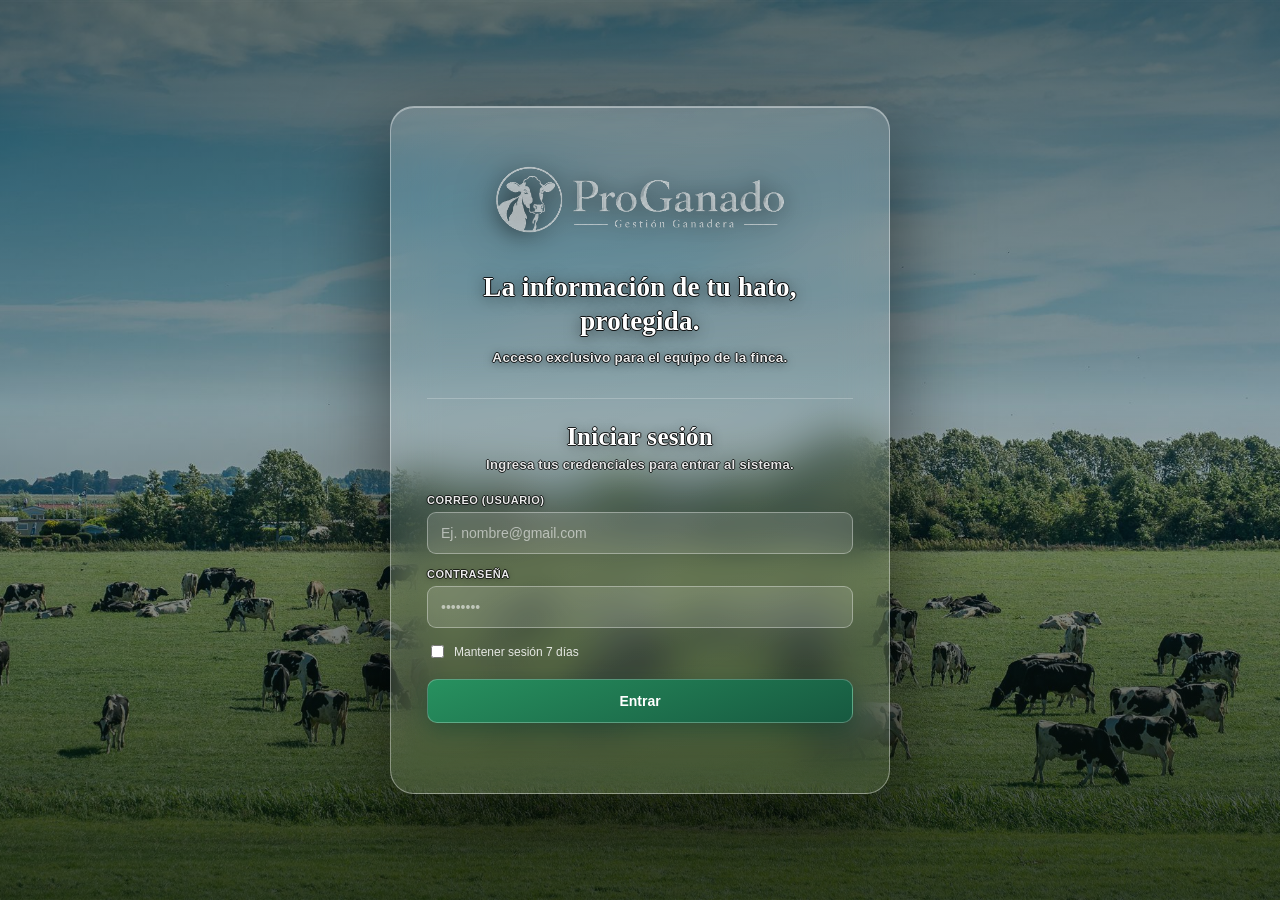
==== commit 86691a5d: "Centrar logo, quitar fondo negro y borde negro en letras" ====
--- a/index.html
+++ b/index.html
@@ -10,7 +10,7 @@
   <link rel="stylesheet" href="styles.css" />
   <link rel="stylesheet" href="enhancements.css" />
   <link rel="stylesheet" href="funciones.css" />
-  <link rel="stylesheet" href="auth.css?v=6" />
+  <link rel="stylesheet" href="auth.css?v=9" />
 </head>
 <body>
 
--- a/auth.css
+++ b/auth.css
@@ -40,24 +40,36 @@
   padding: 34px 36px 30px;
 }
 
-/* Marca: logo blanco translúcido flotando sobre el cristal */
+/* Marca: logo blanco transparente, centrado */
 .login-hero {
+  display: flex;
+  flex-direction: column;
+  align-items: center;
+  justify-content: center;
+  width: 100%;
+  margin: 0 auto;
   text-align: center;
-  padding: 6px 0 4px;
+  padding: 10px 0 6px;
 }
 
 .login-hero img {
-  width: 330px;
-  max-width: 100%;
-  padding: 16px 30px;
-  background: linear-gradient(165deg, rgba(5, 12, 8, .62), rgba(5, 12, 8, .38));
-  border: 1px solid rgba(255, 255, 255, .22);
-  border-radius: 18px;
-  box-shadow: 0 10px 32px rgba(0, 0, 0, .55), inset 0 1px 0 rgba(255, 255, 255, .18);
-  backdrop-filter: blur(10px) saturate(1.1);
-  -webkit-backdrop-filter: blur(10px) saturate(1.1);
-  filter: drop-shadow(0 6px 22px rgba(0, 0, 0, .55)) drop-shadow(0 0 30px rgba(180, 240, 205, .35));
-  animation: brillo-logo 4.5s ease-in-out infinite;
+  display: block;
+  margin-left: auto;
+  margin-right: auto;
+  margin-inline: auto;
+  align-self: center;
+  width: 320px;
+  max-width: 88%;
+  padding: 0;
+  background: none;
+  background-color: transparent;
+  border: 0;
+  border-radius: 0;
+  box-shadow: none;
+  backdrop-filter: none;
+  -webkit-backdrop-filter: none;
+  filter: brightness(1.08) contrast(1.05) drop-shadow(0 2px 10px rgba(0, 0, 0, .75)) drop-shadow(0 0 22px rgba(0, 0, 0, .45));
+  animation: none;
 }
 
 @keyframes brillo-logo {
@@ -67,14 +79,26 @@
 
 .login-hero h2 {
   font-family: 'Playfair Display', serif;
-  font-size: 26px;
-  color: white;
-  margin: 20px 0 6px;
-  line-height: 1.22;
-  text-shadow: 0 2px 14px rgba(0, 0, 0, .55);
-}
-
-.login-hero p { font-size: 13px; color: rgba(255, 255, 255, .85); line-height: 1.6; margin: 0; text-shadow: 0 1px 8px rgba(0, 0, 0, .6); }
+  font-size: 27px;
+  font-weight: 700;
+  letter-spacing: .2px;
+  color: #ffffff;
+  margin: 22px auto 8px;
+  max-width: 420px;
+  line-height: 1.28;
+  text-align: center;
+  text-wrap: balance;
+  -webkit-text-stroke: .7px rgba(0, 0, 0, .85);
+  paint-order: stroke fill;
+  text-shadow:
+    -1px 0 0 rgba(0, 0, 0, .8),
+    1px 0 0 rgba(0, 0, 0, .8),
+    0 -1px 0 rgba(0, 0, 0, .8),
+    0 1px 0 rgba(0, 0, 0, .8),
+    0 2px 16px rgba(0, 0, 0, .65);
+}
+
+.login-hero p { font-size: 13.5px; color: rgba(255, 255, 255, .93); line-height: 1.6; margin: 0 auto; max-width: 380px; text-align: center; letter-spacing: .3px; font-weight: 600; -webkit-text-stroke: .4px rgba(0, 0, 0, .8); paint-order: stroke fill; text-shadow: -1px 0 0 rgba(0,0,0,.7), 1px 0 0 rgba(0,0,0,.7), 0 -1px 0 rgba(0,0,0,.7), 0 1px 0 rgba(0,0,0,.7), 0 1px 10px rgba(0, 0, 0, .65); }
 
 .login-form {
   padding: 24px 0 0;
@@ -85,11 +109,11 @@
   justify-content: center;
 }
 
-.login-form h1 { font-family: 'Playfair Display', serif; font-size: 24px; margin: 0 0 4px; color: white; text-shadow: 0 1px 10px rgba(0, 0, 0, .4); }
-.login-form>p { font-size: 12.5px; color: rgba(255, 255, 255, .8); margin: 0 0 22px; }
+.login-form h1 { font-family: 'Playfair Display', serif; font-size: 25px; margin: 0 0 6px; color: white; text-align: center; letter-spacing: .3px; font-weight: 700; -webkit-text-stroke: .6px rgba(0, 0, 0, .8); paint-order: stroke fill; text-shadow: -1px 0 0 rgba(0,0,0,.75), 1px 0 0 rgba(0,0,0,.75), 0 -1px 0 rgba(0,0,0,.75), 0 1px 0 rgba(0,0,0,.75), 0 1px 12px rgba(0, 0, 0, .45); }
+.login-form>p { font-size: 13px; color: rgba(255, 255, 255, .9); margin: 0 0 22px; text-align: center; letter-spacing: .3px; font-weight: 600; -webkit-text-stroke: .35px rgba(0, 0, 0, .75); paint-order: stroke fill; text-shadow: -1px 0 0 rgba(0,0,0,.65), 1px 0 0 rgba(0,0,0,.65), 0 -1px 0 rgba(0,0,0,.65), 0 1px 0 rgba(0,0,0,.65); }
 
 .login-field { margin-bottom: 14px; }
-.login-field label { display: block; font-size: 11px; font-weight: 700; color: rgba(255, 255, 255, .88); letter-spacing: .4px; margin-bottom: 6px; text-transform: uppercase; text-shadow: 0 1px 6px rgba(0, 0, 0, .45); }
+.login-field label { display: block; font-size: 11px; font-weight: 700; color: rgba(255, 255, 255, .92); letter-spacing: .5px; margin-bottom: 6px; text-transform: uppercase; -webkit-text-stroke: .3px rgba(0, 0, 0, .7); paint-order: stroke fill; text-shadow: -1px 0 0 rgba(0,0,0,.6), 1px 0 0 rgba(0,0,0,.6), 0 -1px 0 rgba(0,0,0,.6), 0 1px 0 rgba(0,0,0,.6), 0 1px 6px rgba(0, 0, 0, .45); }
 .login-field input {
   width: 100%;
   border: 1px solid rgba(255, 255, 255, .35);
@@ -233,6 +257,6 @@
 @media(max-width: 560px) {
   #loginView { padding: 14px; }
   .login-card { padding: 24px 20px 22px; border-radius: 18px; }
-  .login-hero img { width: 250px; padding: 12px 18px; border-radius: 14px; }
-  .login-hero h2 { font-size: 21px; }
+  .login-hero img { width: 240px; max-width: 82%; }
+  .login-hero h2 { font-size: 22px; }
 }
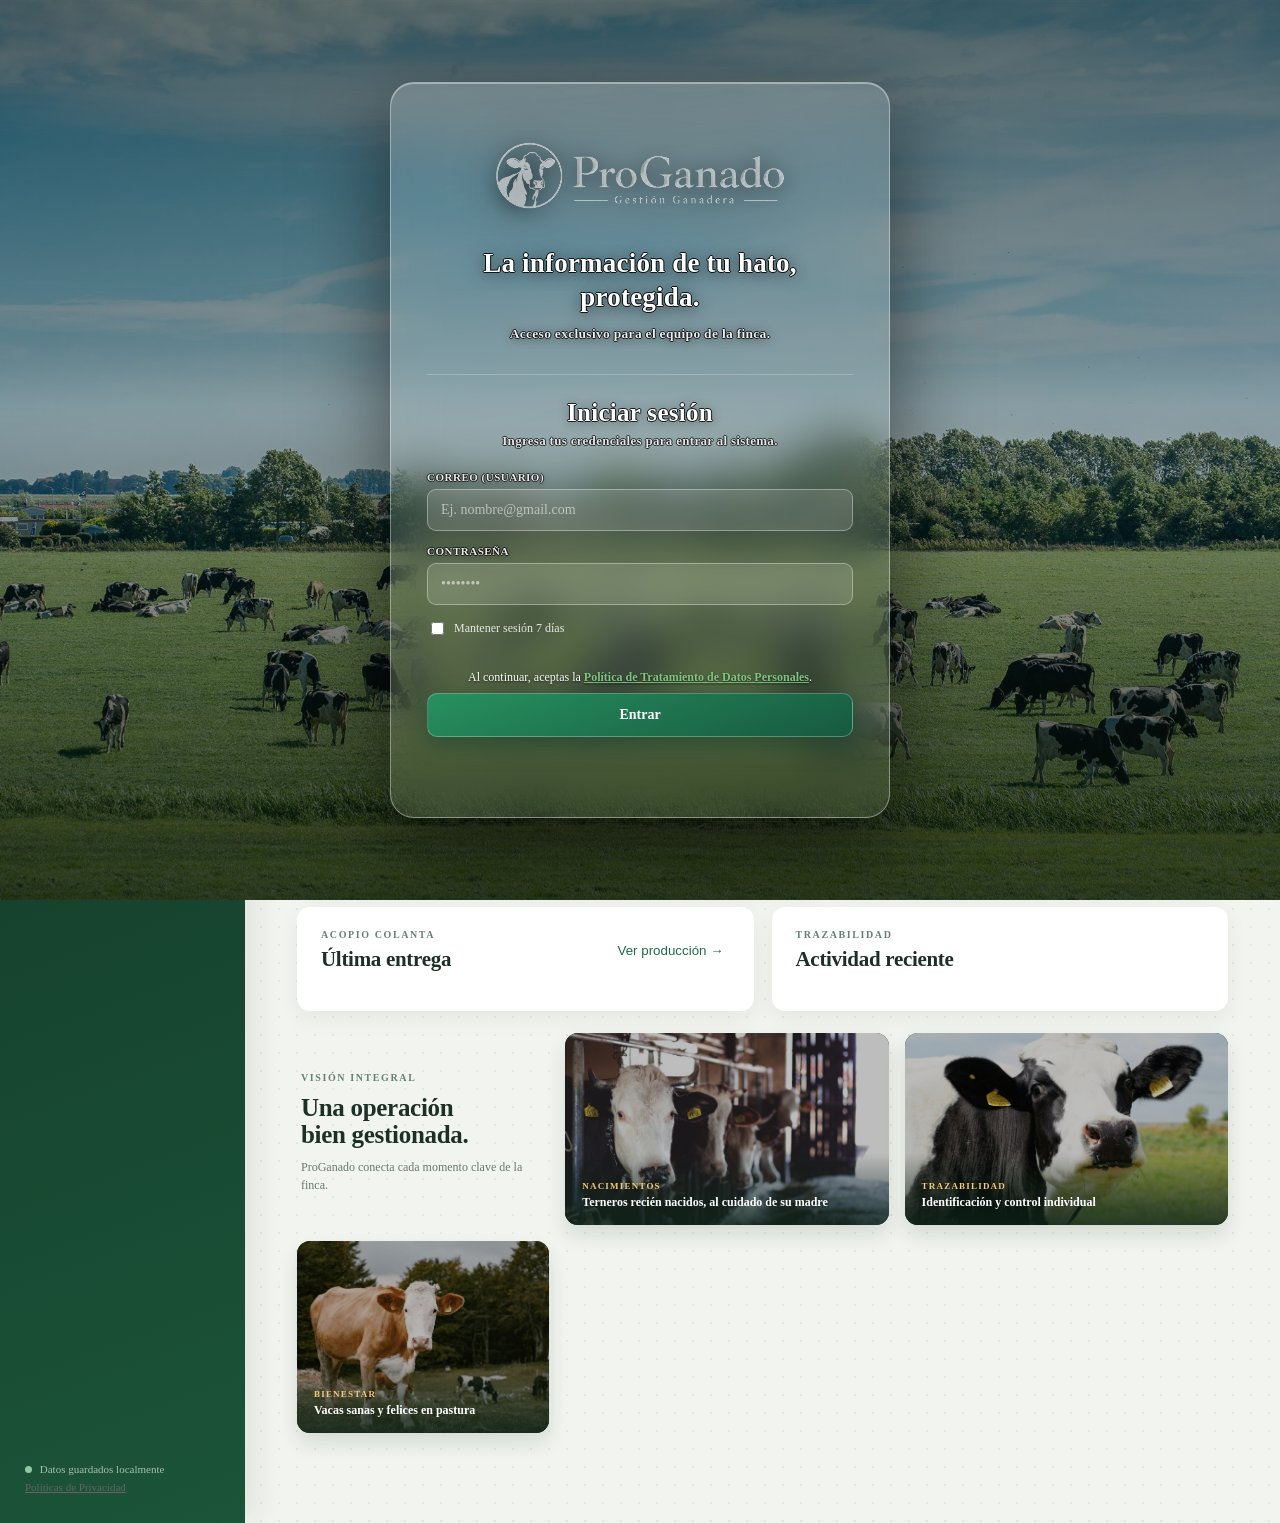
==== commit 31c5ed30: "Actualizacion completa de la carpeta del proyecto" ====
--- a/index.html
+++ b/index.html
@@ -3,14 +3,14 @@
 <head>
   <meta charset="utf-8" />
   <meta name="viewport" content="width=device-width, initial-scale=1" />
-  <meta http-equiv="Content-Security-Policy" content="default-src 'self'; script-src 'self'; style-src 'self' 'unsafe-inline'; img-src 'self' data:; font-src 'self'; object-src 'none'; base-uri 'none'; form-action 'self'" />
+  <meta http-equiv="Content-Security-Policy" content="default-src 'self'; script-src 'self' 'unsafe-inline'; style-src 'self' 'unsafe-inline'; img-src 'self' data:; font-src 'self'; object-src 'none'; base-uri 'none'; form-action 'self'" />
   <meta name="referrer" content="no-referrer" />
   <title>ProGanado · Gestión Ganadera</title>
   <link rel="icon" type="image/png" href="assets/proganado-logo.png" />
   <link rel="stylesheet" href="styles.css" />
   <link rel="stylesheet" href="enhancements.css" />
   <link rel="stylesheet" href="funciones.css" />
-  <link rel="stylesheet" href="auth.css?v=9" />
+  <link rel="stylesheet" href="auth.css?v=10" />
 </head>
 <body>
 
@@ -22,7 +22,7 @@
         <h2>La información de tu hato,<br>protegida.</h2>
         <p>Acceso exclusivo para el equipo de la finca.</p>
       </div>
-      <form class="login-form" id="formLogin" novalidate>
+      <form class="login-form" id="formLogin" novalidate onsubmit="event.preventDefault();">
         <h1>Iniciar sesión</h1>
         <p>Ingresa tus credenciales para entrar al sistema.</p>
         <div id="pasoCredenciales">
@@ -43,14 +43,24 @@
             <label for="loginCodigo">Código de seguridad</label>
             <input id="loginCodigo" inputmode="numeric" pattern="\d{6}" maxlength="6" autocomplete="one-time-code" placeholder="● ● ● ● ● ●" required />
           </div>
-          <p class="codigo-acciones"><button type="button" class="link-btn" id="btnReenviar">Reenviar código</button> · <button type="button" class="link-btn" id="btnVolverPaso1">Cambiar cuenta</button></p>
-          <p class="modo-prueba" id="modoPruebaAviso" style="display:none">Modo prueba — tu código es: <b></b></p>
+          <p class="codigo-acciones">
+            <button type="button" class="link-btn" id="btnReenviar">Reenviar código</button> · 
+            <button type="button" class="link-btn" id="btnVolverPaso1">Cambiar cuenta</button>
+          </p>
+          <p class="modo-prueba" id="modoPruebaAviso" style="display:none"></p>
         </div>
+
+       <!-- AVISO LEGAL Y TRATAMIENTO DE DATOS (TEXTO LEGIBLE) -->
+      <div class="login-terms" style="margin: 14px 0 8px; font-size: 12px; color: #ffffff; text-align: center; text-shadow: 0 1px 2px rgba(0,0,0,0.6);">
+       Al continuar, aceptas la <a href="#" id="linkPrivacidadLogin" onclick="document.getElementById('modalPrivacidad').showModal(); return false;" style="color: #81c784; text-decoration: underline; font-weight: bold;">Política de Tratamiento de Datos Personales</a>.
+      </div>
+
         <button type="submit" id="btnLogin">Entrar</button>
-        <p class="login-msg" id="loginMsg" role="alert"></p>
+        <p class="login-msg" id="loginMsg" role="alert" style="margin-top: 10px; font-size: 13px; color: #d93025; text-align: center;"></p>
       </form>
     </div>
   </div>
+
   <div class="app-shell">
     <aside class="sidebar">
       <div class="brand"><img src="assets/proganado-logo.png" alt="ProGanado, Gestión Ganadera" /></div>
@@ -64,7 +74,12 @@
         <button class="nav-item" data-page="movimientos"><span>↔</span> Potreros PRV</button>
         <button class="nav-item users-icon" data-page="usuarios" id="navUsuarios"><span>♙</span> Usuarios</button>
       </nav>
-      <div class="sidebar-bottom"><span class="dot"></span> Datos guardados localmente</div>
+      <div class="sidebar-bottom">
+        <span class="dot"></span> Datos guardados localmente
+        <div style="margin-top: 6px;">
+          <a href="#" onclick="document.getElementById('modalPrivacidad').showModal(); return false;" style="color: #666; font-size: 11px; text-decoration: underline;">Políticas de Privacidad</a>
+        </div>
+      </div>
     </aside>
 
     <main>
@@ -103,195 +118,4 @@
 
       <!-- ===================== GANADO ===================== -->
       <section id="ganado" class="page">
-        <div class="page-top banner"><div><p class="eyebrow">Inventario</p><h2>Mi ganado</h2><span>Consulta y administra cada animal de la finca.</span></div><div class="banner-actions"><button class="secondary" id="exportCsv">⇩ Exportar CSV</button> <button class="primary" data-open-modal="modalBovino">+ Registrar animal</button></div></div>
-        <div class="toolbar"><label>⌕ <input id="searchAnimals" placeholder="Buscar por arete o nombre" /></label><select id="categoryFilter"><option value="Todos">Todos los estados</option><option>En Ordeño</option><option>Horra Seca</option><option>Novilla Vientre</option><option>Toro</option><option>Ternera</option><option>Ternero</option><option>Descarte</option></select></div>
-        <section class="panel table-panel"><table><thead><tr><th>ANIMAL</th><th>ARETE</th><th>RAZA</th><th>ESTADO</th><th>POTRERO</th><th>SEG. MÉDICO</th><th></th></tr></thead><tbody id="animalsTable"></tbody></table><p id="emptyState" class="empty">No hay animales que coincidan.</p></section>
-        <section class="panel" style="margin-top:18px"><div class="panel-heading"><div><p class="eyebrow">Seguimiento</p><h2>Cartilla por animal</h2><span>Histórico médico y reproductivo completo de cada bovino.</span></div></div>
-          <div class="toolbar"><select id="cartillaSelect" style="flex:1;max-width:340px"></select></div>
-          <div id="cartillaContent"></div>
-        </section>
-      </section>
-
-      <!-- ===================== SALUD ===================== -->
-      <section id="salud" class="page">
-        <div class="page-top"><div><p class="eyebrow">Sanidad</p><h2>Salud del hato</h2><span>Tratamientos, vacunas y días de retiro ICA bajo control.</span></div><button class="primary" data-open-modal="modalTratamiento">+ Registrar tratamiento</button></div>
-        <div class="metrics" style="grid-template-columns:repeat(3,1fr)">
-          <article class="func-card"><span class="metric-icon red">⏳</span><p>En retiro de leche</p><strong id="saludRetiro">0</strong><small>Animales con leche suspendida</small></article>
-          <article class="func-card"><span class="metric-icon green">✓</span><p>Tratamientos activos</p><strong id="saludActivos">0</strong><small>En seguimiento actualmente</small></article>
-          <article class="func-card"><span class="metric-icon blue">✚</span><p>Historial total</p><strong id="saludTotal">0</strong><small>Registros médicos de la finca</small></article>
-        </div>
-        <section class="panel"><div class="panel-heading"><h2>Seguimientos médicos activos</h2></div>
-          <table><thead><tr><th>ANIMAL</th><th>PROCEDIMIENTO</th><th>MEDICAMENTO</th><th>FECHA</th><th>DOSIS</th><th>RETIRO ICA</th><th>ESTADO</th></tr></thead><tbody id="tratamientosTable"></tbody></table>
-          <p id="emptyTrat" class="empty">No hay tratamientos registrados.</p>
-        </section>
-        <section class="panel" style="margin-top:18px"><div class="panel-heading"><div><p class="eyebrow">Catálogo</p><h2>Medicamentos</h2></div><button class="text-button" data-open-modal="modalMedicamento">+ Agregar medicamento</button></div>
-          <table><thead><tr><th>FÁRMACO</th><th>DÍAS DE RETIRO ICA</th></tr></thead><tbody id="medicamentosTable"></tbody></table>
-        </section>
-      </section>
-
-      <!-- ===================== REPRODUCCIÓN ===================== -->
-      <section id="reproduccion" class="page">
-        <div class="page-top"><div><p class="eyebrow">Ciclo reproductivo</p><h2>Reproducción</h2><span>Celos, servicios, gestaciones y partos.</span></div><button class="primary" data-open-modal="modalEvento">+ Registrar evento</button></div>
-        <div class="metrics" style="grid-template-columns:repeat(3,1fr)">
-          <article class="func-card"><span class="metric-icon amber">♡</span><p>En gestación</p><strong id="reproGest">0</strong><small id="reproGestInfo">—</small></article>
-          <article class="func-card"><span class="metric-icon red">◌</span><p>Celos por servir</p><strong id="reproCelos">0</strong><small>Últimos 25 días</small></article>
-          <article class="func-card"><span class="metric-icon green">✓</span><p>Partos del año</p><strong id="reproPartos">0</strong><small id="reproPartosInfo">—</small></article>
-        </div>
-        <section class="panel"><div class="panel-heading"><h2>Seguimiento activo</h2></div>
-          <table><thead><tr><th>ANIMAL</th><th>EVENTO</th><th>FECHA</th><th>DÍAS ABIERTOS</th><th>NOTA</th></tr></thead><tbody id="reproTable"></tbody></table>
-          <p id="emptyRepro" class="empty">No hay eventos reproductivos registrados.</p>
-        </section>
-      </section>
-
-      <!-- ===================== PRODUCCIÓN ===================== -->
-      <section id="produccion" class="page">
-        <div class="page-top"><div><p class="eyebrow">Ordeño y acopio</p><h2>Producción</h2><span>Pesajes por vaca, entregas a Colanta y calidad UFC.</span></div><button class="primary" data-open-modal="modalPesaje">+ Registrar pesaje</button></div>
-        <div class="metrics" style="grid-template-columns:repeat(3,1fr)">
-          <article class="func-card"><span class="metric-icon blue">◒</span><p>Litros hoy</p><strong id="prodHoy">0</strong><small id="prodHoyInfo">Sin registro de hoy</small></article>
-          <article class="func-card"><span class="metric-icon green">⇧</span><p>Total mes</p><strong id="prodMes">0</strong><small>Litros acumulados</small></article>
-          <article class="func-card"><span class="metric-icon amber">⚖</span><p>Promedio por vaca</p><strong id="prodProm">0</strong><small>Litros / día (últimos 7)</small></article>
-        </div>
-        <div class="two-col">
-          <section class="panel"><div class="panel-heading"><div><p class="eyebrow">Ordeño</p><h2>Últimos pesajes</h2></div><button class="text-button" data-open-modal="modalPesaje">+ Pesaje</button></div>
-            <table><thead><tr><th>VACA</th><th>FECHA</th><th>HORA</th><th>LITROS</th></tr></thead><tbody id="pesajesTable"></tbody></table>
-            <p id="emptyPesajes" class="empty">No hay pesajes registrados.</p>
-          </section>
-          <section class="panel"><div class="panel-heading"><div><p class="eyebrow">Colanta</p><h2>Entregas de acopio</h2></div><button class="text-button" data-open-modal="modalEntrega">+ Entrega</button></div>
-            <table><thead><tr><th>FECHA</th><th>LITROS</th><th>VALOR EST.</th><th>UFC</th></tr></thead><tbody id="entregasTable"></tbody></table>
-            <p id="emptyEntregas" class="empty">No hay entregas registradas.</p>
-          </section>
-        </div>
-      </section>
-
-      <!-- ===================== POTREROS PRV ===================== -->
-      <section id="movimientos" class="page">
-        <div class="page-top"><div><p class="eyebrow">Trazabilidad</p><h2>Potreros PRV</h2><span>Rotación y ocupación del pasto por potrero.</span></div><button class="primary" data-open-modal="modalMovimiento">+ Registrar pastoreo</button></div>
-        <div class="metrics" style="grid-template-columns:repeat(3,1fr)">
-          <article class="func-card"><span class="metric-icon green">▣</span><p>Potreros</p><strong id="potrerosTotal">0</strong><small id="potrerosInfo">—</small></article>
-          <article class="func-card"><span class="metric-icon blue">♡</span><p>En ocupación</p><strong id="potrerosOcup">0</strong><small>Con ganado pastoreando</small></article>
-          <article class="func-card"><span class="metric-icon amber">☾</span><p>En descanso</p><strong id="potrerosDesc">0</strong><small>Recuperando pastura</small></article>
-        </div>
-        <section class="panel"><div class="panel-heading"><div><p class="eyebrow">Rotación</p><h2>Estado actual de potreros</h2></div><button class="text-button" data-open-modal="modalPotrero">+ Potrero</button></div>
-          <div id="potrerosList" class="reto-list"></div>
-        </section>
-        <section class="panel" style="margin-top:18px"><div class="panel-heading"><h2>Historial de pastoreo</h2></div>
-          <table><thead><tr><th>FECHA</th><th>ANIMALES</th><th>POTRERO</th><th>ACCIÓN</th></tr></thead><tbody id="movsTable"></tbody></table>
-          <p id="emptyMovs" class="empty">No hay movimientos de pastoreo registrados.</p>
-        </section>
-      </section>
-
-      <!-- ===================== USUARIOS (solo admin) ===================== -->
-      <section id="usuarios" class="page">
-        <div class="page-top"><div><p class="eyebrow">Seguridad</p><h2>Usuarios del sistema</h2><span>Administra las cuentas con acceso a la información del hato.</span></div></div>
-        <div class="limits-row">
-          <article class="limit-card"><span class="metric-icon amber">★</span><div><p>Administradores</p><strong id="countAdmins">0 / 4</strong></div></article>
-          <article class="limit-card"><span class="metric-icon blue">♙</span><div><p>Usuarios operativos</p><strong id="countUsers">0 / 7</strong></div></article>
-          <article class="limit-card"><span class="metric-icon green">Σ</span><div><p>Total de cuentas</p><strong id="countTotal">0</strong></div></article>
-        </div>
-        <div class="new-user-box">
-          <div class="panel-heading"><div><p class="eyebrow">Alta de cuenta</p><h2>Crear nuevo usuario</h2></div></div>
-          <form id="formNewUser" class="form-grid">
-            <label>Nombre completo<input required name="newName" placeholder="Ej. María Gómez" /></label>
-            <label>Correo del usuario (llegará el código)<input required name="newUser" type="email" placeholder="Ej. nombre@gmail.com" autocomplete="off" /></label>
-            <label>Contraseña inicial (mín. 8, letras y números)<input required name="newPass" type="password" autocomplete="new-password" placeholder="••••••••" /></label>
-            <label>Rol de cuenta
-              <select name="newRole">
-                <option value="usuario">Usuario operativo (consulta y registros)</option>
-                <option value="admin">Administrador (control total)</option>
-              </select>
-            </label>
-          </form>
-          <p class="form-msg" id="newUserMsg"></p>
-          <div class="modal-actions" style="padding:12px 0 0"><button type="submit" form="formNewUser" class="primary">+ Crear cuenta</button></div>
-        </div>
-        <section class="panel table-panel">
-          <table>
-            <thead><tr><th>USUARIO</th><th>ROL</th><th>ÚLTIMO ACCESO</th><th></th></tr></thead>
-            <tbody id="usuariosTabla"></tbody>
-          </table>
-        </section>
-      </section>
-    </main>
-  </div>
-  <dialog id="modalBovino"><form id="formBovino" method="dialog"><div class="modal-header"><div><p class="eyebrow" id="eyebrowBovino">Nuevo registro</p><h2 id="tituloBovino">Registrar animal</h2></div><button class="close" value="cancel" aria-label="Cerrar">×</button></div>
-    <div class="form-grid">
-      <label>Nombre<input required name="name" placeholder="Ej. Canela" /></label>
-      <label>Arete<input required name="tag" placeholder="Ej. 00128" /></label>
-      <label>Raza<select name="raza" id="razaSelect"></select></label>
-      <label>Sexo<select name="sexo"><option>Hembra</option><option>Macho</option></select></label>
-      <label>Estado fisiológico<select name="estado"><option>En Ordeño</option><option>Horra Seca</option><option>Novilla Vientre</option><option>Toro</option><option>Ternera</option><option>Ternero</option></select></label>
-      <label>Potrero<select name="potrero" id="potreroSelect"></select></label>
-      <label>Fecha de nacimiento<input required name="birth" type="date" /></label>
-      <label>Marca (arete/chip)<input name="marca" placeholder="Ej. Arete ICA 128" /></label>
-    </div>
-    <div class="modal-actions"><button class="secondary" value="cancel">Cancelar</button><button class="primary" value="default">Guardar animal</button></div></form></dialog>
-
-  <dialog id="modalTratamiento"><form id="formTratamiento" method="dialog"><div class="modal-header"><div><p class="eyebrow">Sanidad</p><h2>Registrar tratamiento</h2></div><button class="close" value="cancel" aria-label="Cerrar">×</button></div>
-    <div class="form-grid">
-      <label>Animal<select name="bovino" id="tratBovinoSelect" required></select></label>
-      <label>Medicamento<select name="medicamento" id="tratMedSelect" required></select></label>
-      <label>Tipo de procedimiento<select name="tipo"><option>Vacunación</option><option>Desparasitación</option><option>Tratamiento mastitis</option><option>Tratamiento general</option><option>Cirugía menor</option></select></label>
-      <label>Fecha<input required name="fecha" type="date" /></label>
-      <label>Dosis (ml)<input required name="dosis" type="number" step="0.1" min="0.1" placeholder="Ej. 10" /></label>
-      <label>Nota<input name="nota" placeholder="Observaciones" /></label>
-    </div>
-    <p style="padding:0 25px;font-size:11px;color:#a86c20" id="tratAviso"></p>
-    <div class="modal-actions"><button class="secondary" value="cancel">Cancelar</button><button class="primary" value="default">Guardar tratamiento</button></div></form></dialog>
-
-  <dialog id="modalMedicamento"><form id="formMedicamento" method="dialog"><div class="modal-header"><div><p class="eyebrow">Catálogo</p><h2>Agregar medicamento</h2></div><button class="close" value="cancel" aria-label="Cerrar">×</button></div>
-    <div class="form-grid">
-      <label>Nombre del fármaco<input required name="nombre" placeholder="Ej. Oxitetraciclina LA" /></label>
-      <label>Días de retiro ICA<input required name="retiro" type="number" min="0" max="60" placeholder="Ej. 5" /></label>
-    </div>
-    <div class="modal-actions"><button class="secondary" value="cancel">Cancelar</button><button class="primary" value="default">Guardar medicamento</button></div></form></dialog>
-
-  <dialog id="modalEvento"><form id="formEvento" method="dialog"><div class="modal-header"><div><p class="eyebrow">Reproducción</p><h2>Registrar evento</h2></div><button class="close" value="cancel" aria-label="Cerrar">×</button></div>
-    <div class="form-grid">
-      <label>Animal<select name="bovino" id="evBovinoSelect" required></select></label>
-      <label>Tipo de evento<select name="tipo"><option>Celo Observable</option><option>Inseminación</option><option>Monta Natural</option><option>Diagnóstico de Gestación</option><option>Parto</option></select></label>
-      <label>Fecha del evento<input required name="fecha" type="date" /></label>
-      <label>Nota<input name="nota" placeholder="Observaciones" /></label>
-    </div>
-    <div class="modal-actions"><button class="secondary" value="cancel">Cancelar</button><button class="primary" value="default">Guardar evento</button></div></form></dialog>
-
-  <dialog id="modalPesaje"><form id="formPesaje" method="dialog"><div class="modal-header"><div><p class="eyebrow">Ordeño</p><h2>Registrar pesaje</h2></div><button class="close" value="cancel" aria-label="Cerrar">×</button></div>
-    <div class="form-grid">
-      <label>Vaca en ordeño<select name="bovino" id="pesBovinoSelect" required></select></label>
-      <label>Fecha<input required name="fecha" type="date" /></label>
-      <label>Hora<input required name="hora" type="time" value="06:00" /></label>
-      <label>Litros<input required name="litros" type="number" step="0.1" min="0.1" placeholder="Ej. 12.5" /></label>
-    </div>
-    <p style="padding:0 25px;font-size:11px;color:#b44838" id="pesAviso"></p>
-    <div class="modal-actions"><button class="secondary" value="cancel">Cancelar</button><button class="primary" value="default">Guardar pesaje</button></div></form></dialog>
-
-  <dialog id="modalEntrega"><form id="formEntrega" method="dialog"><div class="modal-header"><div><p class="eyebrow">Acopio Colanta</p><h2>Registrar entrega</h2></div><button class="close" value="cancel" aria-label="Cerrar">×</button></div>
-    <div class="form-grid">
-      <label>Fecha de entrega<input required name="fecha" type="date" /></label>
-      <label>Litros totales<input required name="litros" type="number" step="0.1" min="0.1" /></label>
-      <label>Valor bruto estimado ($)<input required name="valor" type="number" step="100" min="0" /></label>
-      <label>Recuento UFC<input required name="ufc" type="number" step="1000" min="0" placeholder="Ej. 80000" /></label>
-    </div>
-    <div class="modal-actions"><button class="secondary" value="cancel">Cancelar</button><button class="primary" value="default">Guardar entrega</button></div></form></dialog>
-
-  <dialog id="modalMovimiento"><form id="formMovimiento" method="dialog"><div class="modal-header"><div><p class="eyebrow">Potreros PRV</p><h2>Registrar pastoreo</h2></div><button class="close" value="cancel" aria-label="Cerrar">×</button></div>
-    <div class="form-grid">
-      <label>Acción<select name="accion"><option>Entrada al potrero</option><option>Salida del potrero</option></select></label>
-      <label>Potrero<select name="potrero" id="movPotreroSelect" required></select></label>
-      <label>Fecha<input required name="fecha" type="date" /></label>
-      <label>Cantidad de animales<input required name="cantidad" type="number" min="1" placeholder="Ej. 8" /></label>
-    </div>
-    <div class="modal-actions"><button class="secondary" value="cancel">Cancelar</button><button class="primary" value="default">Registrar</button></div></form></dialog>
-
-  <dialog id="modalPotrero"><form id="formPotrero" method="dialog"><div class="modal-header"><div><p class="eyebrow">Potreros PRV</p><h2>Agregar potrero</h2></div><button class="close" value="cancel" aria-label="Cerrar">×</button></div>
-    <div class="form-grid">
-      <label>Nombre del potrero<input required name="nombre" placeholder="Ej. Potrero Norte" /></label>
-      <label>Días de ocupación<input required name="ocupacion" type="number" min="1" max="10" value="1" /></label>
-      <label>Días de descanso (PRV)<input required name="descanso" type="number" min="10" max="90" value="35" /></label>
-    </div>
-    <div class="modal-actions"><button class="secondary" value="cancel">Cancelar</button><button class="primary" value="default">Guardar potrero</button></div></form></dialog>
-
-  <dialog id="fotoModal"><div class="lightbox"><button class="close" id="fotoClose" aria-label="Cerrar">×</button><img id="fotoGrande" src="" alt="Foto del animal" /><div class="lightbox-info"><div><strong id="fotoNombre"></strong><span id="fotoDetalle"></span></div><button class="primary" id="fotoCartilla">Ver cartilla completa</button></div></div></dialog>
-  <script src="auth.js?v=5"></script>
-  <script src="app.js?v=14"></script>
-</body>
-</html>
+        <div class="page-top banner"><div><p class="eyebrow">Inventario</p><h2>Mi ganado</h2><span>Consulta y administra cada animal de la finca.</span></div><div class="banner-actions"><button class="secondary" id="exportCsv">⇩ Exportar CSV</button> <button class="primary" data-open-modal
--- a/styles.css
+++ b/styles.css
@@ -1 +1 @@
-:root{--ink:#1c3027;--muted:#738078;--line:#e6e9e4;--cream:#f7f7f2;--green:#1e6b4d;--light:#e5f0e8;--amber:#d78a20;--red:#be5142;--blue:#41749b}*{box-sizing:border-box}body{margin:0;background:var(--cream);color:var(--ink);font-family:'DM Sans',sans-serif}.app-shell{min-height:100vh;display:grid;grid-template-columns:245px 1fr}.sidebar{background:#173d2e;color:#dfe9e2;padding:28px 16px;display:flex;flex-direction:column}.brand{font-family:'Playfair Display';font-size:23px;color:white;display:flex;align-items:center;gap:9px}.brand-mark{height:32px;width:32px;border:1px solid #78bd91;border-radius:50%;display:grid;place-items:center;color:#a5e0b5}.farm-name{font-size:12px;color:#9fb8aa;margin:8px 0 34px 42px}.sidebar nav{display:grid;gap:5px}.nav-item{border:0;background:transparent;color:#c7d6cd;text-align:left;border-radius:8px;padding:12px 11px;font:500 14px inherit;cursor:pointer;display:flex;align-items:center;gap:12px}.nav-item span{font-size:18px;width:18px;text-align:center}.nav-item b{margin-left:auto;background:#2f5b49;border-radius:12px;padding:2px 7px;font-size:11px}.nav-item:hover,.nav-item.active{background:#2b5744;color:#fff}.sidebar-bottom{font-size:11px;margin:auto 9px 2px;color:#a7beaf}.dot{display:inline-block;width:7px;height:7px;background:#8dc89e;border-radius:50%;margin-right:5px}main{max-width:1360px;width:100%;margin:auto;padding:30px 52px 70px}header,.page-top,.panel-heading,.welcome,.activity-row,.reminder{display:flex;align-items:center;justify-content:space-between}.eyebrow{color:var(--muted);text-transform:uppercase;letter-spacing:1.3px;font-weight:700;font-size:10px;margin:0 0 7px}h1,h2,h3,p{margin-top:0}h1,h2{font-family:'Playfair Display';letter-spacing:-.3px}h1{font-size:29px;margin-bottom:0}h2{font-size:21px;margin-bottom:4px}.header-actions{display:flex;align-items:center;gap:15px}.icon-button,.profile{border:0;background:white;border-radius:50%;height:38px;width:38px;color:var(--ink);font-size:20px;cursor:pointer}.icon-button{position:relative}.icon-button i{background:#d55649;width:7px;height:7px;position:absolute;border-radius:50%;right:7px;top:7px}.profile{background:#d5e8d8;color:#296143;font-size:12px;font-weight:700}.page{display:none;margin-top:35px}.active-page{display:block}.welcome{padding:26px 30px;background:linear-gradient(105deg,#dcecdf,#edf4e7);border-radius:13px;margin-bottom:25px}.welcome p{color:#43805a;margin-bottom:3px;font-weight:700;font-size:13px}.welcome h2{font-size:28px;margin:0 0 4px}.welcome span,.page-top span{color:#65746b;font-size:13px}.primary,.secondary{border:0;border-radius:7px;padding:11px 16px;font:600 13px inherit;cursor:pointer}.primary{background:var(--green);color:white;box-shadow:0 4px 8px #1e6b4d22}.primary:hover{background:#155238}.secondary{background:white;color:#315a46;border:1px solid #d8ded9}.metrics{display:grid;grid-template-columns:repeat(4,1fr);gap:17px;margin-bottom:22px}.metrics article,.panel,.health-card{background:white;border:1px solid var(--line);border-radius:11px}.metrics article{padding:18px 20px}.metric-icon{float:right;width:35px;height:35px;display:grid;place-items:center;border-radius:10px;font-size:20px}.green{background:#e1f0e5;color:#287452}.amber{background:#fff0d9;color:#bd7620}.red{background:#fbe4e0;color:#b44838}.blue{background:#e0edf6;color:#326a96}.metrics p{font-size:12px;color:var(--muted);margin:18px 0 3px}.metrics strong{font:700 27px 'Playfair Display'}.metrics em{font:600 14px 'DM Sans';font-style:normal}.metrics small{color:#7b8981;font-size:10px;display:block;margin-top:5px}.grid-two{display:grid;grid-template-columns:1.35fr 1fr;gap:20px;margin-bottom:20px}.panel{padding:22px 24px}.panel-heading{margin-bottom:17px}.panel-heading h2{margin:0}.text-button{background:none;border:0;color:var(--green);font:600 12px inherit;cursor:pointer}.reminder{padding:14px 0;border-top:1px solid var(--line);gap:13px}.calendar{width:39px;height:39px;border-radius:7px;background:#edf4eb;color:#457354;text-align:center;font-size:12px;line-height:17px;padding-top:3px;font-weight:700}.calendar b{font-size:8px;letter-spacing:.4px}.reminder div{margin-right:auto}.reminder strong,.activity-row strong{font-size:13px}.reminder p,.activity-row p{margin:3px 0 0;color:var(--muted);font-size:11px}.tag{font-size:10px;color:#7a766f;background:#f4f1eb;border-radius:10px;padding:5px 8px;white-space:nowrap}.red-tag{background:#fce8e5;color:var(--red)}.donut-wrap{display:flex;align-items:center;gap:32px;margin:20px 8px 5px}.donut{background:conic-gradient(#50966f 0 67%,#c8ae59 67% 92%,#9cb2c7 92%);width:132px;height:132px;border-radius:50%;display:grid;place-items:center}.donut:before{content:'';position:absolute;background:white;width:91px;height:91px;border-radius:50%}.donut span{position:relative;text-align:center}.donut b{font:700 24px 'Playfair Display';display:block}.donut small{font-size:10px;color:var(--muted)}ul{list-style:none;padding:0;margin:0;width:145px}li{font-size:12px;margin:13px 0;color:#65736b}li i{height:8px;width:8px;border-radius:50%;display:inline-block;margin-right:7px}.female{background:#50966f}.calf{background:#c8ae59}.male{background:#9cb2c7}li b{float:right;color:var(--ink)}.activity{margin-top:0}.activity-row{padding:14px 0;border-top:1px solid var(--line);gap:12px}.activity-row div{margin-right:auto}.activity-icon{width:32px;height:32px;background:#e1f0e5;border-radius:50%;display:grid;place-items:center;color:#287452}.activity-icon.milk{background:#e5f0f8;color:#356e9b}.activity-row time{font-size:10px;color:#89938d}.page-top{margin-bottom:22px}.page-top h2{font-size:29px;margin-bottom:3px}.toolbar{display:flex;gap:12px;margin-bottom:15px}.toolbar label{flex:1;max-width:390px;background:white;border:1px solid var(--line);border-radius:7px;padding:0 12px;color:#758079}.toolbar input,.toolbar select{border:0;outline:0;background:transparent;padding:11px 7px;font:13px inherit;width:90%}.toolbar select{background:white;border:1px solid var(--line);border-radius:7px;width:180px;padding:11px}.table-panel{padding:5px 22px}table{width:100%;border-collapse:collapse}th{text-align:left;color:#859087;font-size:10px;letter-spacing:.8px;padding:15px 10px}td{padding:14px 10px;border-top:1px solid var(--line);font-size:12px;color:#5e6d64}td strong{color:var(--ink)}.animal-cell{display:flex;align-items:center;gap:9px}.animal-avatar{width:30px;height:30px;border-radius:50%;background:#e0efe3;display:grid;place-items:center;font-size:15px}.status{font-size:10px;background:#e9f3eb;color:#36724e;padding:4px 8px;border-radius:10px}.status.warning{background:#fff1dc;color:#a86c20}.empty{text-align:center;color:var(--muted);padding:28px;display:none}.health-cards{display:grid;grid-template-columns:repeat(2,1fr);gap:17px;margin-bottom:20px}.health-card{padding:22px}.health-card span{font-size:23px;color:var(--green)}.urgent-card span{color:var(--red)}.health-card h3{font:700 23px 'Playfair Display';margin:10px 0 4px}.health-card p{color:var(--muted);font-size:12px;margin:0}dialog{border:0;border-radius:13px;box-shadow:0 18px 55px #17281e55;width:min(520px,92vw);padding:0;color:var(--ink)}dialog::backdrop{background:#10281c88}.modal-header{display:flex;justify-content:space-between;align-items:start;padding:23px 25px 16px;border-bottom:1px solid var(--line)}.modal-header h2{margin:0}.close{border:0;background:transparent;font-size:28px;color:var(--muted);cursor:pointer}.form-grid{display:grid;grid-template-columns:1fr 1fr;gap:15px;padding:22px 25px}.form-grid label{color:#617068;font-size:11px;font-weight:700}.form-grid input,.form-grid select{display:block;width:100%;margin-top:6px;border:1px solid #dce2dc;border-radius:6px;padding:10px;background:white;font:13px inherit;color:var(--ink)}.modal-actions{display:flex;justify-content:flex-end;gap:9px;padding:0 25px 23px}@media(max-width:850px){.app-shell{display:block}.sidebar{padding:15px;min-height:auto}.farm-name,.sidebar-bottom{display:none}.sidebar nav{display:flex;overflow:auto;margin-top:12px}.nav-item{white-space:nowrap}.brand{position:absolute;top:14px;left:18px}.sidebar nav{padding-top:42px}main{padding:25px 20px}.metrics{grid-template-columns:repeat(2,1fr)}.grid-two{grid-template-columns:1fr}.page-top{align-items:start;gap:15px}.page-top>div:last-child{display:flex;white-space:nowrap}.donut-wrap{justify-content:center}}@media(max-width:540px){header{align-items:start}.welcome{display:block}.welcome .primary{margin-top:18px}.metrics{grid-template-columns:1fr}.health-cards{grid-template-columns:1fr}.form-grid{grid-template-columns:1fr}.toolbar{display:block}.toolbar label,.toolbar select{display:block;max-width:none;width:100%;margin-bottom:9px}.table-panel{overflow:auto}.page-top{display:block}.page-top>div:last-child{margin-top:15px}}
+:root{--ink:#1c3027;--muted:#738078;--line:#e6e9e4;--cream:#f7f7f2;--green:#1e6b4d;--light:#e5f0e8;--amber:#d78a20;--red:#be5142;--blue:#41749b}*{box-sizing:border-box}body{margin:0;background:var(--cream);color:var(--ink);font-family:'Playfair Display',serif}.app-shell{min-height:100vh;display:grid;grid-template-columns:245px 1fr}.sidebar{background:#173d2e;color:#dfe9e2;padding:28px 16px;display:flex;flex-direction:column}.brand{font-family:'Playfair Display';font-size:23px;color:white;display:flex;align-items:center;gap:9px}.brand-mark{height:32px;width:32px;border:1px solid #78bd91;border-radius:50%;display:grid;place-items:center;color:#a5e0b5}.farm-name{font-size:12px;color:#9fb8aa;margin:8px 0 34px 42px}.sidebar nav{display:grid;gap:5px}.nav-item{border:0;background:transparent;color:#c7d6cd;text-align:left;border-radius:8px;padding:12px 11px;font:500 14px inherit;cursor:pointer;display:flex;align-items:center;gap:12px}.nav-item span{font-size:18px;width:18px;text-align:center}.nav-item b{margin-left:auto;background:#2f5b49;border-radius:12px;padding:2px 7px;font-size:11px}.nav-item:hover,.nav-item.active{background:#2b5744;color:#fff}.sidebar-bottom{font-size:11px;margin:auto 9px 2px;color:#a7beaf}.dot{display:inline-block;width:7px;height:7px;background:#8dc89e;border-radius:50%;margin-right:5px}main{max-width:1360px;width:100%;margin:auto;padding:30px 52px 70px}header,.page-top,.panel-heading,.welcome,.activity-row,.reminder{display:flex;align-items:center;justify-content:space-between}.eyebrow{color:var(--muted);text-transform:uppercase;letter-spacing:1.3px;font-weight:700;font-size:10px;margin:0 0 7px}h1,h2,h3,p{margin-top:0}h1,h2{font-family:'Playfair Display';letter-spacing:-.3px}h1{font-size:29px;margin-bottom:0}h2{font-size:21px;margin-bottom:4px}.header-actions{display:flex;align-items:center;gap:15px}.icon-button,.profile{border:0;background:white;border-radius:50%;height:38px;width:38px;color:var(--ink);font-size:20px;cursor:pointer}.icon-button{position:relative}.icon-button i{background:#d55649;width:7px;height:7px;position:absolute;border-radius:50%;right:7px;top:7px}.profile{background:#d5e8d8;color:#296143;font-size:12px;font-weight:700}.page{display:none;margin-top:35px}.active-page{display:block}.welcome{padding:26px 30px;background:linear-gradient(105deg,#dcecdf,#edf4e7);border-radius:13px;margin-bottom:25px}.welcome p{color:#43805a;margin-bottom:3px;font-weight:700;font-size:13px}.welcome h2{font-size:28px;margin:0 0 4px}.welcome span,.page-top span{color:#65746b;font-size:13px}.primary,.secondary{border:0;border-radius:7px;padding:11px 16px;font:600 13px inherit;cursor:pointer}.primary{background:var(--green);color:white;box-shadow:0 4px 8px #1e6b4d22}.primary:hover{background:#155238}.secondary{background:white;color:#315a46;border:1px solid #d8ded9}.metrics{display:grid;grid-template-columns:repeat(4,1fr);gap:17px;margin-bottom:22px}.metrics article,.panel,.health-card{background:white;border:1px solid var(--line);border-radius:11px}.metrics article{padding:18px 20px}.metric-icon{float:right;width:35px;height:35px;display:grid;place-items:center;border-radius:10px;font-size:20px}.green{background:#e1f0e5;color:#287452}.amber{background:#fff0d9;color:#bd7620}.red{background:#fbe4e0;color:#b44838}.blue{background:#e0edf6;color:#326a96}.metrics p{font-size:12px;color:var(--muted);margin:18px 0 3px}.metrics strong{font:700 27px 'Playfair Display'}.metrics em{font:600 14px 'Playfair Display';font-style:normal}.metrics small{color:#7b8981;font-size:10px;display:block;margin-top:5px}.grid-two{display:grid;grid-template-columns:1.35fr 1fr;gap:20px;margin-bottom:20px}.panel{padding:22px 24px}.panel-heading{margin-bottom:17px}.panel-heading h2{margin:0}.text-button{background:none;border:0;color:var(--green);font:600 12px inherit;cursor:pointer}.reminder{padding:14px 0;border-top:1px solid var(--line);gap:13px}.calendar{width:39px;height:39px;border-radius:7px;background:#edf4eb;color:#457354;text-align:center;font-size:12px;line-height:17px;padding-top:3px;font-weight:700}.calendar b{font-size:8px;letter-spacing:.4px}.reminder div{margin-right:auto}.reminder strong,.activity-row strong{font-size:13px}.reminder p,.activity-row p{margin:3px 0 0;color:var(--muted);font-size:11px}.tag{font-size:10px;color:#7a766f;background:#f4f1eb;border-radius:10px;padding:5px 8px;white-space:nowrap}.red-tag{background:#fce8e5;color:var(--red)}.donut-wrap{display:flex;align-items:center;gap:32px;margin:20px 8px 5px}.donut{background:conic-gradient(#50966f 0 67%,#c8ae59 67% 92%,#9cb2c7 92%);width:132px;height:132px;border-radius:50%;display:grid;place-items:center}.donut:before{content:'';position:absolute;background:white;width:91px;height:91px;border-radius:50%}.donut span{position:relative;text-align:center}.donut b{font:700 24px 'Playfair Display';display:block}.donut small{font-size:10px;color:var(--muted)}ul{list-style:none;padding:0;margin:0;width:145px}li{font-size:12px;margin:13px 0;color:#65736b}li i{height:8px;width:8px;border-radius:50%;display:inline-block;margin-right:7px}.female{background:#50966f}.calf{background:#c8ae59}.male{background:#9cb2c7}li b{float:right;color:var(--ink)}.activity{margin-top:0}.activity-row{padding:14px 0;border-top:1px solid var(--line);gap:12px}.activity-row div{margin-right:auto}.activity-icon{width:32px;height:32px;background:#e1f0e5;border-radius:50%;display:grid;place-items:center;color:#287452}.activity-icon.milk{background:#e5f0f8;color:#356e9b}.activity-row time{font-size:10px;color:#89938d}.page-top{margin-bottom:22px}.page-top h2{font-size:29px;margin-bottom:3px}.toolbar{display:flex;gap:12px;margin-bottom:15px}.toolbar label{flex:1;max-width:390px;background:white;border:1px solid var(--line);border-radius:7px;padding:0 12px;color:#758079}.toolbar input,.toolbar select{border:0;outline:0;background:transparent;padding:11px 7px;font:13px inherit;width:90%}.toolbar select{background:white;border:1px solid var(--line);border-radius:7px;width:180px;padding:11px}.table-panel{padding:5px 22px}table{width:100%;border-collapse:collapse}th{text-align:left;color:#859087;font-size:10px;letter-spacing:.8px;padding:15px 10px}td{padding:14px 10px;border-top:1px solid var(--line);font-size:12px;color:#5e6d64}td strong{color:var(--ink)}.animal-cell{display:flex;align-items:center;gap:9px}.animal-avatar{width:30px;height:30px;border-radius:50%;background:#e0efe3;display:grid;place-items:center;font-size:15px}.status{font-size:10px;background:#e9f3eb;color:#36724e;padding:4px 8px;border-radius:10px}.status.warning{background:#fff1dc;color:#a86c20}.empty{text-align:center;color:var(--muted);padding:28px;display:none}.health-cards{display:grid;grid-template-columns:repeat(2,1fr);gap:17px;margin-bottom:20px}.health-card{padding:22px}.health-card span{font-size:23px;color:var(--green)}.urgent-card span{color:var(--red)}.health-card h3{font:700 23px 'Playfair Display';margin:10px 0 4px}.health-card p{color:var(--muted);font-size:12px;margin:0}dialog{border:0;border-radius:13px;box-shadow:0 18px 55px #17281e55;width:min(520px,92vw);padding:0;color:var(--ink)}dialog::backdrop{background:#10281c88}.modal-header{display:flex;justify-content:space-between;align-items:start;padding:23px 25px 16px;border-bottom:1px solid var(--line)}.modal-header h2{margin:0}.close{border:0;background:transparent;font-size:28px;color:var(--muted);cursor:pointer}.form-grid{display:grid;grid-template-columns:1fr 1fr;gap:15px;padding:22px 25px}.form-grid label{color:#617068;font-size:11px;font-weight:700}.form-grid input,.form-grid select{display:block;width:100%;margin-top:6px;border:1px solid #dce2dc;border-radius:6px;padding:10px;background:white;font:13px inherit;color:var(--ink)}.modal-actions{display:flex;justify-content:flex-end;gap:9px;padding:0 25px 23px}@media(max-width:850px){.app-shell{display:block}.sidebar{padding:15px;min-height:auto}.farm-name,.sidebar-bottom{display:none}.sidebar nav{display:flex;overflow:auto;margin-top:12px}.nav-item{white-space:nowrap}.brand{position:absolute;top:14px;left:18px}.sidebar nav{padding-top:42px}main{padding:25px 20px}.metrics{grid-template-columns:repeat(2,1fr)}.grid-two{grid-template-columns:1fr}.page-top{align-items:start;gap:15px}.page-top>div:last-child{display:flex;white-space:nowrap}.donut-wrap{justify-content:center}}@media(max-width:540px){header{align-items:start}.welcome{display:block}.welcome .primary{margin-top:18px}.metrics{grid-template-columns:1fr}.health-cards{grid-template-columns:1fr}.form-grid{grid-template-columns:1fr}.toolbar{display:block}.toolbar label,.toolbar select{display:block;max-width:none;width:100%;margin-bottom:9px}.table-panel{overflow:auto}.page-top{display:block}.page-top>div:last-child{margin-top:15px}}
--- a/enhancements.css
+++ b/enhancements.css
@@ -10,7 +10,7 @@
 .visual-strip{display:grid;grid-template-columns:repeat(3,1fr);gap:20px;margin:20px 0}
 .visual-strip figure{position:relative;height:150px;overflow:hidden;border-radius:11px;margin:0;background:#183d2e}
 .visual-strip img{width:100%;height:100%;object-fit:cover;filter:brightness(.72)}
-.visual-strip figcaption{position:absolute;inset:auto 0 0;padding:16px 18px;width:100%;background:linear-gradient(transparent,#0e2419cc);color:#fff;font:600 13px 'DM Sans',sans-serif}
+.visual-strip figcaption{position:absolute;inset:auto 0 0;padding:16px 18px;width:100%;background:linear-gradient(transparent,#0e2419cc);color:#fff;font:600 13px 'Playfair Display',serif}
 @media(max-width:850px){.brand{position:absolute;top:10px;left:18px;width:165px;padding:3px 7px}.brand img{height:30px}.farm-name{display:none}}
 @media(max-width:540px){.welcome-content{padding:26px 22px}.welcome h2{font-size:27px}.visual-strip{grid-template-columns:1fr}}
 
@@ -20,7 +20,7 @@
 .brand{box-shadow:0 7px 18px #071a1066;border-radius:10px}.farm-name{letter-spacing:.4px;text-transform:uppercase;color:#b5cebb}
 main{padding-top:36px}.workspace-label{font-size:9px;letter-spacing:1.5px;text-align:right;color:#779084;line-height:1.55}.workspace-label b{color:#214d38;font-size:10px;letter-spacing:.8px}
 header{padding-bottom:22px;border-bottom:1px solid #dbe2d8}.eyebrow{color:#638275;letter-spacing:1.6px}h1{font-size:34px}
-.welcome{min-height:330px;border-radius:18px;box-shadow:0 20px 35px #16362327}.welcome>img{object-position:center 49%;filter:brightness(.48) saturate(.85)}.welcome:after{background:linear-gradient(90deg,#0c2c1eeF 0%,#133a29c7 48%,#133a2917 88%)}.welcome-content{padding:47px 50px;max-width:620px}.welcome p{letter-spacing:1.7px;font-size:10px}.welcome p i{height:7px;width:7px;display:inline-block;background:#f4cb77;border-radius:50%;margin:0 7px 1px 0}.welcome h2{font-size:40px;line-height:1.08;letter-spacing:-1.2px;margin:12px 0}.welcome span{line-height:1.55;display:block;max-width:405px}.hero-actions{display:flex;align-items:center;gap:21px;margin-top:25px}.welcome .primary{margin:0;border-radius:5px;padding:13px 19px;box-shadow:0 8px 18px #061a1144}.hero-link{border:0;background:transparent;color:#fff;font:600 12px 'DM Sans',sans-serif;cursor:pointer}.hero-link b{font-size:16px;margin-left:4px}.hero-badge{position:absolute;z-index:2;right:36px;bottom:29px;padding:10px 15px;display:flex;gap:9px;align-items:center;color:#fff;border:1px solid #ffffff55;background:#123325a6;backdrop-filter:blur(6px);border-radius:7px}.hero-badge b{height:30px;width:30px;display:grid;place-items:center;border-radius:50%;background:#f4cb77;color:#183928;font:700 11px 'DM Sans',sans-serif}.hero-badge span{font:600 10px/1.25 'DM Sans',sans-serif;color:#fff}
+.welcome{min-height:330px;border-radius:18px;box-shadow:0 20px 35px #16362327}.welcome>img{object-position:center 49%;filter:brightness(.48) saturate(.85)}.welcome:after{background:linear-gradient(90deg,#0c2c1eeF 0%,#133a29c7 48%,#133a2917 88%)}.welcome-content{padding:47px 50px;max-width:620px}.welcome p{letter-spacing:1.7px;font-size:10px}.welcome p i{height:7px;width:7px;display:inline-block;background:#f4cb77;border-radius:50%;margin:0 7px 1px 0}.welcome h2{font-size:40px;line-height:1.08;letter-spacing:-1.2px;margin:12px 0}.welcome span{line-height:1.55;display:block;max-width:405px}.hero-actions{display:flex;align-items:center;gap:21px;margin-top:25px}.welcome .primary{margin:0;border-radius:5px;padding:13px 19px;box-shadow:0 8px 18px #061a1144}.hero-link{border:0;background:transparent;color:#fff;font:600 12px 'Playfair Display',serif;cursor:pointer}.hero-link b{font-size:16px;margin-left:4px}.hero-badge{position:absolute;z-index:2;right:36px;bottom:29px;padding:10px 15px;display:flex;gap:9px;align-items:center;color:#fff;border:1px solid #ffffff55;background:#123325a6;backdrop-filter:blur(6px);border-radius:7px}.hero-badge b{height:30px;width:30px;display:grid;place-items:center;border-radius:50%;background:#f4cb77;color:#183928;font:700 11px 'Playfair Display',serif}.hero-badge span{font:600 10px/1.25 'Playfair Display',serif;color:#fff}
 .metrics{gap:14px;margin-top:-3px}.metrics article{border:0;border-radius:12px;box-shadow:0 8px 20px #173a2812;transition:transform .2s,box-shadow .2s}.metrics article:hover{transform:translateY(-3px);box-shadow:0 14px 27px #173a2820}.metric-icon{border-radius:50%}.grid-two{gap:18px}.panel{border:0;box-shadow:0 8px 22px #173a280f;border-radius:13px}.activity{background:#fcfdfb}.visual-strip{grid-template-columns:.78fr 1fr 1fr;gap:16px;margin-top:22px}.gallery-intro{padding:22px 8px 15px 4px;display:flex;flex-direction:column;justify-content:center}.gallery-intro h2{font-size:25px;line-height:1.08;margin:4px 0 10px}.gallery-intro span{color:#68796f;font-size:12px;line-height:1.5}.visual-strip figure{height:192px;border-radius:13px;box-shadow:0 10px 20px #173a2822}.visual-strip figure:hover img{transform:scale(1.04)}.visual-strip img{transition:transform .45s ease;filter:brightness(.74) saturate(.88)}.visual-strip figcaption{font-size:12px;padding:28px 17px 15px}.visual-strip figcaption small{display:block;color:#f4cb77;font-size:9px;letter-spacing:1.2px;margin-bottom:4px}.primary{border-radius:6px}.secondary{border-radius:6px}
 @media(max-width:850px){.workspace-label{display:none}.brand{position:absolute;top:10px;left:16px;width:200px;padding:7px 11px}.brand img{height:48px}.welcome{min-height:280px}.welcome-content{padding:37px 32px}.welcome h2{font-size:34px}.visual-strip{grid-template-columns:1fr 1fr}.gallery-intro{grid-column:1 / -1;padding:8px 0}.gallery-intro h2 br{display:none}}
 @media(max-width:540px){main{padding:24px 16px 50px}.brand{top:8px;left:14px;width:180px;padding:6px 9px}.brand img{height:42px}.welcome{min-height:340px}.welcome-content{padding:35px 22px}.welcome h2{font-size:31px}.hero-badge{right:18px;bottom:17px}.hero-actions{gap:12px}.visual-strip{grid-template-columns:1fr}.visual-strip figure{height:175px}.workspace-label{display:none}}
@@ -35,7 +35,7 @@
 .photo-grid figure{margin:0;position:relative;height:150px;overflow:hidden;border-radius:10px;background:#183d2e}
 .photo-grid img{width:100%;height:100%;object-fit:cover;transition:transform .5s ease}
 .photo-grid figure:hover img{transform:scale(1.06)}
-.photo-grid figcaption{position:absolute;inset:auto 0 0;padding:24px 13px 10px;width:100%;background:linear-gradient(transparent,#0e2419cc);color:#fff;font:600 12px 'DM Sans',sans-serif}
+.photo-grid figcaption{position:absolute;inset:auto 0 0;padding:24px 13px 10px;width:100%;background:linear-gradient(transparent,#0e2419cc);color:#fff;font:600 12px 'Playfair Display',serif}
 .gallery-panel{margin-top:20px}.gallery-panel .panel-heading{margin-bottom:14px}
 
 #ganado .page-top.banner{position:relative;border-radius:13px;padding:24px 26px;margin-bottom:20px;background:linear-gradient(90deg,#123426f2 0%,#123426c9 46%,#12342640 90%),url('assets/foto-ternero-2.jpg') center 40%/cover;color:#fff}
--- a/funciones.css
+++ b/funciones.css
@@ -11,7 +11,7 @@
 .panel table td .badge{display:inline-block}
 .table-toolbar{display:flex;justify-content:space-between;align-items:center;gap:12px;margin-bottom:12px;flex-wrap:wrap}
 .table-toolbar h2{margin:0}
-.mini-btn{border:1px solid #d8ded9;background:#fff;border-radius:6px;padding:7px 12px;font:600 12px 'DM Sans',sans-serif;color:#315a46;cursor:pointer}
+.mini-btn{border:1px solid #d8ded9;background:#fff;border-radius:6px;padding:7px 12px;font:600 12px 'Playfair Display',serif;color:#315a46;cursor:pointer}
 .mini-btn:hover{border-color:#1e6b4d;color:#155238}
 .mini-btn.danger:hover{border-color:#b44838;color:#b44838;background:#fbe4e0}
 .section-eyebrow{margin:30px 0 12px}
--- a/auth.css
+++ b/auth.css
@@ -119,7 +119,7 @@
   border: 1px solid rgba(255, 255, 255, .35);
   border-radius: 9px;
   padding: 12px 13px;
-  font: 14px 'DM Sans', sans-serif;
+  font: 14px 'Playfair Display', serif;
   background: rgba(255, 255, 255, .13);
   color: white;
   transition: border-color .15s, background .15s;
@@ -137,7 +137,7 @@
   border: 1px solid rgba(255, 255, 255, .25);
   background: linear-gradient(160deg, #27915f, #175940);
   color: white;
-  font: 700 14px 'DM Sans', sans-serif;
+  font: 700 14px 'Playfair Display', serif;
   border-radius: 10px;
   padding: 13px;
   cursor: pointer;
@@ -149,7 +149,7 @@
 
 /* Paso del código de seguridad */
 #loginCodigo {
-  font: 700 26px 'Consolas', monospace;
+  font: 700 26px 'Playfair Display', serif;
   letter-spacing: 12px;
   text-align: center;
   padding: 11px 4px 11px 16px;
@@ -166,7 +166,7 @@
   font-size: 12px;
   margin: 0 0 14px;
 }
-.modo-prueba b { font-family: 'Consolas', monospace; font-size: 15px; letter-spacing: 3px; }
+.modo-prueba b { font-family: 'Playfair Display', serif; font-size: 15px; letter-spacing: 3px; }
 
 .login-msg { min-height: 18px; font-size: 12px; color: #ffd2c9; margin: 10px 0 0; font-weight: 600; text-shadow: 0 1px 6px rgba(0, 0, 0, .5); }
 .login-msg.ok { color: #a5e0b5; }
@@ -209,7 +209,7 @@
   color: #b44838;
   border-radius: 8px;
   padding: 8px 13px;
-  font: 600 12px 'DM Sans', sans-serif;
+  font: 600 12px 'Playfair Display', serif;
   cursor: pointer;
 }
 #btnLogout:hover { background: #fbe4e0; }
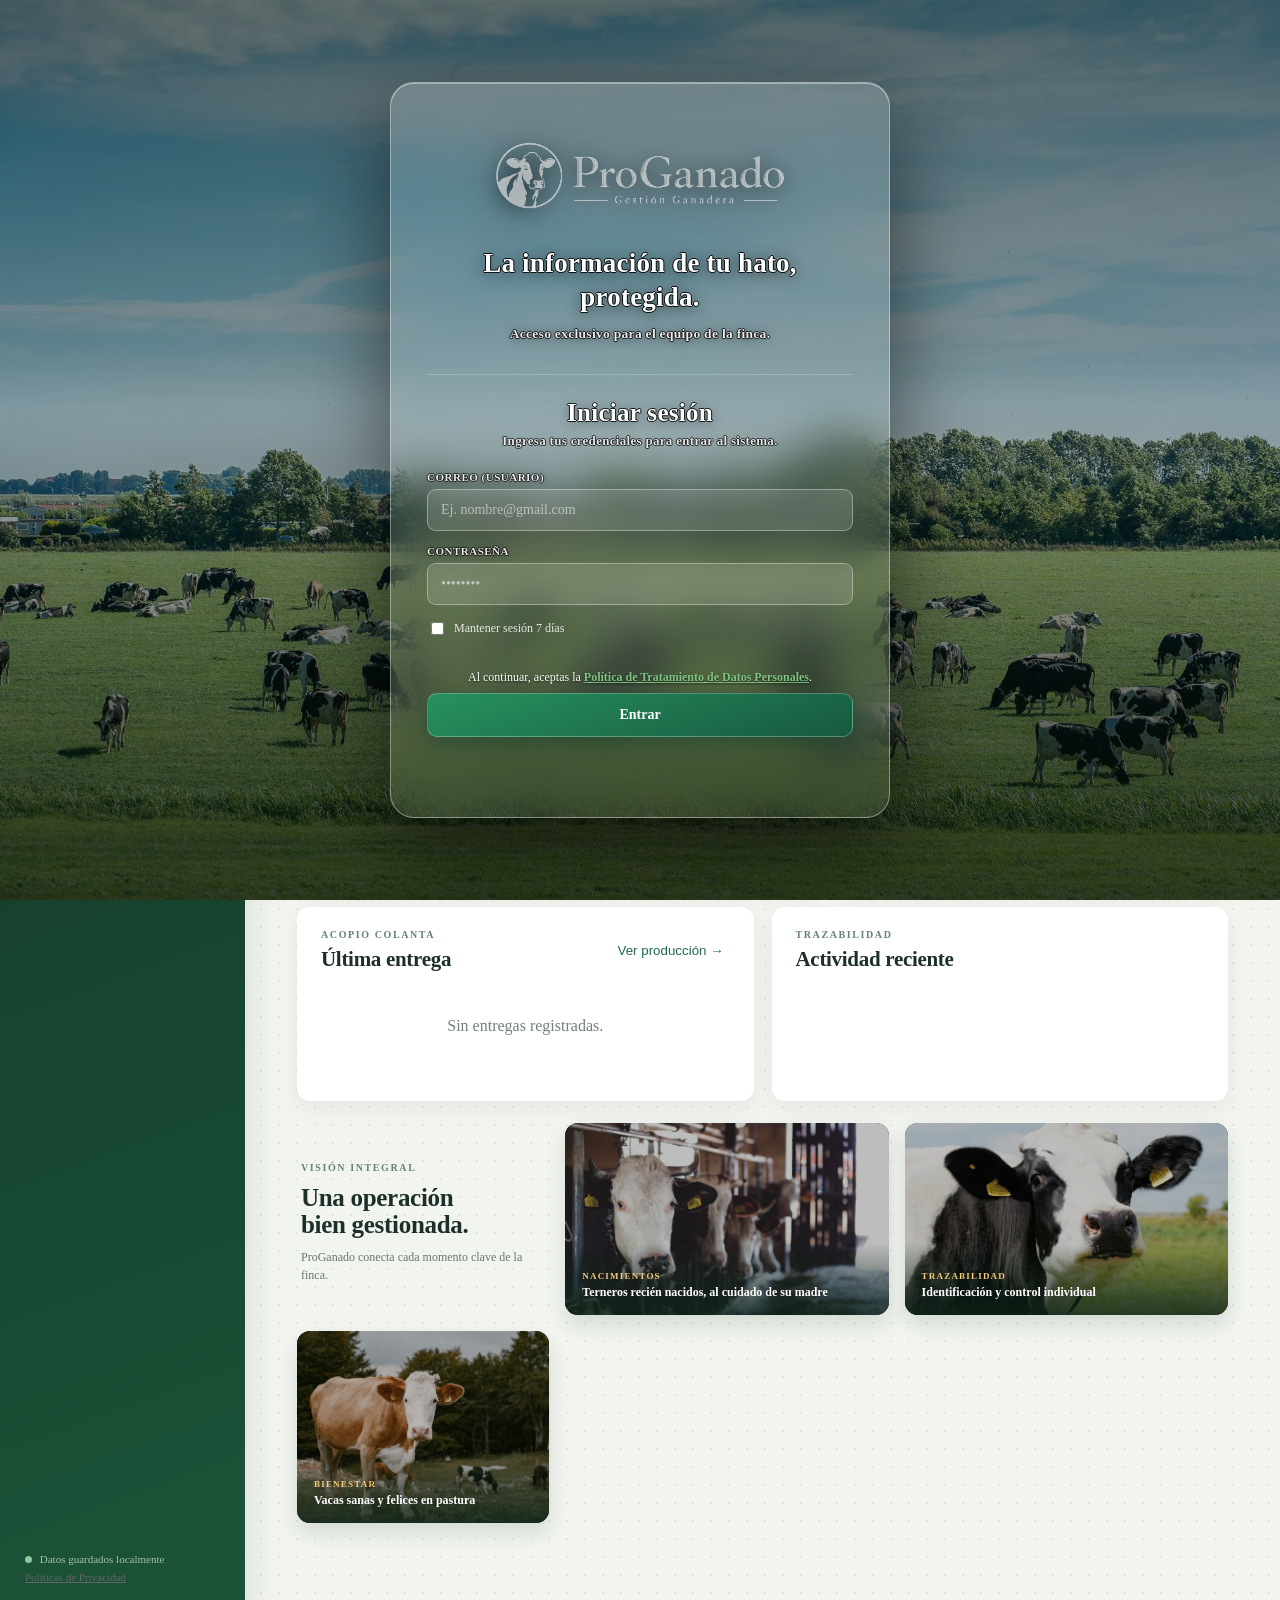
==== commit 02298b5c: "actualizacion" ====
--- a/index.html
+++ b/index.html
@@ -11,6 +11,7 @@
   <link rel="stylesheet" href="enhancements.css" />
   <link rel="stylesheet" href="funciones.css" />
   <link rel="stylesheet" href="auth.css?v=10" />
+  <link rel="stylesheet" href="login-moderno.css?v=1" />
 </head>
 <body>
 
@@ -38,22 +39,11 @@
             <label><input type="checkbox" id="loginRecordar" /> Mantener sesión 7 días</label>
           </div>
         </div>
-        <div id="pasoCodigo" style="display:none">
-          <div class="login-field">
-            <label for="loginCodigo">Código de seguridad</label>
-            <input id="loginCodigo" inputmode="numeric" pattern="\d{6}" maxlength="6" autocomplete="one-time-code" placeholder="● ● ● ● ● ●" required />
-          </div>
-          <p class="codigo-acciones">
-            <button type="button" class="link-btn" id="btnReenviar">Reenviar código</button> · 
-            <button type="button" class="link-btn" id="btnVolverPaso1">Cambiar cuenta</button>
-          </p>
-          <p class="modo-prueba" id="modoPruebaAviso" style="display:none"></p>
-        </div>
-
-       <!-- AVISO LEGAL Y TRATAMIENTO DE DATOS (TEXTO LEGIBLE) -->
+
+        <!-- AVISO LEGAL Y TRATAMIENTO DE DATOS (TEXTO LEGIBLE) -->
       <div class="login-terms" style="margin: 14px 0 8px; font-size: 12px; color: #ffffff; text-align: center; text-shadow: 0 1px 2px rgba(0,0,0,0.6);">
        Al continuar, aceptas la <a href="#" id="linkPrivacidadLogin" onclick="document.getElementById('modalPrivacidad').showModal(); return false;" style="color: #81c784; text-decoration: underline; font-weight: bold;">Política de Tratamiento de Datos Personales</a>.
-      </div>
+</div>
 
         <button type="submit" id="btnLogin">Entrar</button>
         <p class="login-msg" id="loginMsg" role="alert" style="margin-top: 10px; font-size: 13px; color: #d93025; text-align: center;"></p>
@@ -118,4 +108,207 @@
 
       <!-- ===================== GANADO ===================== -->
       <section id="ganado" class="page">
-        <div class="page-top banner"><div><p class="eyebrow">Inventario</p><h2>Mi ganado</h2><span>Consulta y administra cada animal de la finca.</span></div><div class="banner-actions"><button class="secondary" id="exportCsv">⇩ Exportar CSV</button> <button class="primary" data-open-modal+        <div class="page-top banner"><div><p class="eyebrow">Inventario</p><h2>Mi ganado</h2><span>Consulta y administra cada animal de la finca.</span></div><div class="banner-actions"><button class="secondary" id="exportCsv">⇩ Exportar CSV</button> <button class="primary" data-open-modal="modalBovino">+ Registrar animal</button></div></div>
+        <div class="toolbar"><label>⌕ <input id="searchAnimals" placeholder="Buscar por arete o nombre" /></label><select id="categoryFilter"><option value="Todos">Todos los estados</option><option>En Ordeño</option><option>Horra Seca</option><option>Novilla Vientre</option><option>Toro</option><option>Ternera</option><option>Ternero</option><option>Descarte</option></select></div>
+        <section class="panel table-panel"><table><thead><tr><th>ANIMAL</th><th>ARETE</th><th>RAZA</th><th>ESTADO</th><th>POTRERO</th><th>SEG. MÉDICO</th><th></th></tr></thead><tbody id="animalsTable"></tbody></table><p id="emptyState" class="empty">No hay animales que coincidan.</p></section>
+        <section class="panel" style="margin-top:18px"><div class="panel-heading"><div><p class="eyebrow">Seguimiento</p><h2>Cartilla por animal</h2><span>Histórico médico y reproductivo completo de cada bovino.</span></div></div>
+          <div class="toolbar"><select id="cartillaSelect" style="flex:1;max-width:340px"></select></div>
+          <div id="cartillaContent"></div>
+        </section>
+      </section>
+
+      <!-- ===================== SALUD ===================== -->
+      <section id="salud" class="page">
+        <div class="page-top"><div><p class="eyebrow">Sanidad</p><h2>Salud del hato</h2><span>Tratamientos, vacunas y días de retiro ICA bajo control.</span></div><button class="primary" data-open-modal="modalTratamiento">+ Registrar tratamiento</button></div>
+        <div class="metrics" style="grid-template-columns:repeat(3,1fr)">
+          <article class="func-card"><span class="metric-icon red">⏳</span><p>En retiro de leche</p><strong id="saludRetiro">0</strong><small>Animales con leche suspendida</small></article>
+          <article class="func-card"><span class="metric-icon green">✓</span><p>Tratamientos activos</p><strong id="saludActivos">0</strong><small>En seguimiento actualmente</small></article>
+          <article class="func-card"><span class="metric-icon blue">✚</span><p>Historial total</p><strong id="saludTotal">0</strong><small>Registros médicos de la finca</small></article>
+        </div>
+        <section class="panel"><div class="panel-heading"><h2>Seguimientos médicos activos</h2></div>
+          <table><thead><tr><th>ANIMAL</th><th>PROCEDIMIENTO</th><th>MEDICAMENTO</th><th>FECHA</th><th>DOSIS</th><th>RETIRO ICA</th><th>ESTADO</th></tr></thead><tbody id="tratamientosTable"></tbody></table>
+          <p id="emptyTrat" class="empty">No hay tratamientos registrados.</p>
+        </section>
+        <section class="panel" style="margin-top:18px"><div class="panel-heading"><div><p class="eyebrow">Catálogo</p><h2>Medicamentos</h2></div><button class="text-button" data-open-modal="modalMedicamento">+ Agregar medicamento</button></div>
+          <table><thead><tr><th>FÁRMACO</th><th>DÍAS DE RETIRO ICA</th></tr></thead><tbody id="medicamentosTable"></tbody></table>
+        </section>
+      </section>
+
+      <!-- ===================== REPRODUCCIÓN ===================== -->
+      <section id="reproduccion" class="page">
+        <div class="page-top"><div><p class="eyebrow">Ciclo reproductivo</p><h2>Reproducción</h2><span>Celos, servicios, gestaciones y partos.</span></div><button class="primary" data-open-modal="modalEvento">+ Registrar evento</button></div>
+        <div class="metrics" style="grid-template-columns:repeat(3,1fr)">
+          <article class="func-card"><span class="metric-icon amber">♡</span><p>En gestación</p><strong id="reproGest">0</strong><small id="reproGestInfo">—</small></article>
+          <article class="func-card"><span class="metric-icon red">◌</span><p>Celos por servir</p><strong id="reproCelos">0</strong><small>Últimos 25 días</small></article>
+          <article class="func-card"><span class="metric-icon green">✓</span><p>Partos del año</p><strong id="reproPartos">0</strong><small id="reproPartosInfo">—</small></article>
+        </div>
+        <section class="panel"><div class="panel-heading"><h2>Seguimiento activo</h2></div>
+          <table><thead><tr><th>ANIMAL</th><th>EVENTO</th><th>FECHA</th><th>DÍAS ABIERTOS</th><th>NOTA</th></tr></thead><tbody id="reproTable"></tbody></table>
+          <p id="emptyRepro" class="empty">No hay eventos reproductivos registrados.</p>
+        </section>
+      </section>
+
+      <!-- ===================== PRODUCCIÓN ===================== -->
+      <section id="produccion" class="page">
+        <div class="page-top"><div><p class="eyebrow">Ordeño y acopio</p><h2>Producción</h2><span>Pesajes por vaca, entregas a Colanta y calidad UFC.</span></div><button class="primary" data-open-modal="modalPesaje">+ Registrar pesaje</button></div>
+        <div class="metrics" style="grid-template-columns:repeat(3,1fr)">
+          <article class="func-card"><span class="metric-icon blue">◒</span><p>Litros hoy</p><strong id="prodHoy">0</strong><small id="prodHoyInfo">Sin registro de hoy</small></article>
+          <article class="func-card"><span class="metric-icon green">⇧</span><p>Total mes</p><strong id="prodMes">0</strong><small>Litros acumulados</small></article>
+          <article class="func-card"><span class="metric-icon amber">⚖</span><p>Promedio por vaca</p><strong id="prodProm">0</strong><small>Litros / día (últimos 7)</small></article>
+        </div>
+        <div class="two-col">
+          <section class="panel"><div class="panel-heading"><div><p class="eyebrow">Ordeño</p><h2>Últimos pesajes</h2></div><button class="text-button" data-open-modal="modalPesaje">+ Pesaje</button></div>
+            <table><thead><tr><th>VACA</th><th>FECHA</th><th>HORA</th><th>LITROS</th></tr></thead><tbody id="pesajesTable"></tbody></table>
+            <p id="emptyPesajes" class="empty">No hay pesajes registrados.</p>
+          </section>
+          <section class="panel"><div class="panel-heading"><div><p class="eyebrow">Colanta</p><h2>Entregas de acopio</h2></div><button class="text-button" data-open-modal="modalEntrega">+ Entrega</button></div>
+            <table><thead><tr><th>FECHA</th><th>LITROS</th><th>VALOR EST.</th><th>UFC</th></tr></thead><tbody id="entregasTable"></tbody></table>
+            <p id="emptyEntregas" class="empty">No hay entregas registradas.</p>
+          </section>
+        </div>
+      </section>
+
+      <!-- ===================== POTREROS PRV ===================== -->
+      <section id="movimientos" class="page">
+        <div class="page-top"><div><p class="eyebrow">Trazabilidad</p><h2>Potreros PRV</h2><span>Rotación y ocupación del pasto por potrero.</span></div><button class="primary" data-open-modal="modalMovimiento">+ Registrar pastoreo</button></div>
+        <div class="metrics" style="grid-template-columns:repeat(3,1fr)">
+          <article class="func-card"><span class="metric-icon green">▣</span><p>Potreros</p><strong id="potrerosTotal">0</strong><small id="potrerosInfo">—</small></article>
+          <article class="func-card"><span class="metric-icon blue">♡</span><p>En ocupación</p><strong id="potrerosOcup">0</strong><small>Con ganado pastoreando</small></article>
+          <article class="func-card"><span class="metric-icon amber">☾</span><p>En descanso</p><strong id="potrerosDesc">0</strong><small>Recuperando pastura</small></article>
+        </div>
+        <section class="panel"><div class="panel-heading"><div><p class="eyebrow">Rotación</p><h2>Estado actual de potreros</h2></div><button class="text-button" data-open-modal="modalPotrero">+ Potrero</button></div>
+          <div id="potrerosList" class="reto-list"></div>
+        </section>
+        <section class="panel" style="margin-top:18px"><div class="panel-heading"><h2>Historial de pastoreo</h2></div>
+          <table><thead><tr><th>FECHA</th><th>ANIMALES</th><th>POTRERO</th><th>ACCIÓN</th></tr></thead><tbody id="movsTable"></tbody></table>
+          <p id="emptyMovs" class="empty">No hay movimientos de pastoreo registrados.</p>
+        </section>
+      </section>
+
+      <!-- ===================== USUARIOS (solo admin) ===================== -->
+      <section id="usuarios" class="page">
+        <div class="page-top"><div><p class="eyebrow">Seguridad</p><h2>Usuarios del sistema</h2><span>Administra las cuentas con acceso a la información del hato.</span></div></div>
+        <div class="limits-row">
+          <article class="limit-card"><span class="metric-icon amber">★</span><div><p>Administradores</p><strong id="countAdmins">0 / 4</strong></div></article>
+          <article class="limit-card"><span class="metric-icon blue">♙</span><div><p>Usuarios operativos</p><strong id="countUsers">0 / 7</strong></div></article>
+          <article class="limit-card"><span class="metric-icon green">Σ</span><div><p>Total de cuentas</p><strong id="countTotal">0</strong></div></article>
+        </div>
+        <div class="new-user-box">
+          <div class="panel-heading"><div><p class="eyebrow">Alta de cuenta</p><h2>Crear nuevo usuario</h2></div></div>
+          <form id="formNewUser" class="form-grid">
+            <label>Nombre completo<input required name="newName" placeholder="Ej. María Gómez" /></label>
+            <label>Correo del usuario (llegará el código)<input required name="newUser" type="email" placeholder="Ej. nombre@gmail.com" autocomplete="off" /></label>
+            <label>Contraseña inicial (mín. 8, letras y números)<input required name="newPass" type="password" autocomplete="new-password" placeholder="••••••••" /></label>
+            <label>Rol de cuenta
+              <select name="newRole">
+                <option value="usuario">Usuario operativo (consulta y registros)</option>
+                <option value="admin">Administrador (control total)</option>
+              </select>
+            </label>
+          </form>
+          <p class="form-msg" id="newUserMsg"></p>
+          <div class="modal-actions" style="padding:12px 0 0"><button type="submit" form="formNewUser" class="primary">+ Crear cuenta</button></div>
+        </div>
+        <section class="panel table-panel">
+          <table>
+            <thead><tr><th>USUARIO</th><th>ROL</th><th>ÚLTIMO ACCESO</th><th></th></tr></thead>
+            <tbody id="usuariosTabla"></tbody>
+          </table>
+        </section>
+      </section>
+    </main>
+  </div>
+  <dialog id="modalBovino"><form id="formBovino" method="dialog"><div class="modal-header"><div><p class="eyebrow" id="eyebrowBovino">Nuevo registro</p><h2 id="tituloBovino">Registrar animal</h2></div><button class="close" value="cancel" aria-label="Cerrar">×</button></div>
+    <div class="form-grid">
+      <label>Nombre<input required name="name" placeholder="Ej. Canela" /></label>
+      <label>Arete<input required name="tag" placeholder="Ej. 00128" /></label>
+      <label>Raza<select name="raza" id="razaSelect"></select></label>
+      <label>Sexo<select name="sexo"><option>Hembra</option><option>Macho</option></select></label>
+      <label>Estado fisiológico<select name="estado"><option>En Ordeño</option><option>Horra Seca</option><option>Novilla Vientre</option><option>Toro</option><option>Ternera</option><option>Ternero</option></select></label>
+      <label>Potrero<select name="potrero" id="potreroSelect"></select></label>
+      <label>Fecha de nacimiento<input required name="birth" type="date" /></label>
+      <label>Marca (arete/chip)<input name="marca" placeholder="Ej. Arete ICA 128" /></label>
+    </div>
+    <div class="modal-actions"><button class="secondary" value="cancel">Cancelar</button><button class="primary" value="default">Guardar animal</button></div></form></dialog>
+
+  <dialog id="modalTratamiento"><form id="formTratamiento" method="dialog"><div class="modal-header"><div><p class="eyebrow">Sanidad</p><h2>Registrar tratamiento</h2></div><button class="close" value="cancel" aria-label="Cerrar">×</button></div>
+    <div class="form-grid">
+      <label>Animal<select name="bovino" id="tratBovinoSelect" required></select></label>
+      <label>Medicamento<select name="medicamento" id="tratMedSelect" required></select></label>
+      <label>Tipo de procedimiento<select name="tipo"><option>Vacunación</option><option>Desparasitación</option><option>Tratamiento mastitis</option><option>Tratamiento general</option><option>Cirugía menor</option></select></label>
+      <label>Fecha<input required name="fecha" type="date" /></label>
+      <label>Dosis (ml)<input required name="dosis" type="number" step="0.1" min="0.1" placeholder="Ej. 10" /></label>
+      <label>Nota<input name="nota" placeholder="Observaciones" /></label>
+    </div>
+    <p style="padding:0 25px;font-size:11px;color:#a86c20" id="tratAviso"></p>
+    <div class="modal-actions"><button class="secondary" value="cancel">Cancelar</button><button class="primary" value="default">Guardar tratamiento</button></div></form></dialog>
+
+  <dialog id="modalMedicamento"><form id="formMedicamento" method="dialog"><div class="modal-header"><div><p class="eyebrow">Catálogo</p><h2>Agregar medicamento</h2></div><button class="close" value="cancel" aria-label="Cerrar">×</button></div>
+    <div class="form-grid">
+      <label>Nombre del fármaco<input required name="nombre" placeholder="Ej. Oxitetraciclina LA" /></label>
+      <label>Días de retiro ICA<input required name="retiro" type="number" min="0" max="60" placeholder="Ej. 5" /></label>
+    </div>
+    <div class="modal-actions"><button class="secondary" value="cancel">Cancelar</button><button class="primary" value="default">Guardar medicamento</button></div></form></dialog>
+
+  <dialog id="modalEvento"><form id="formEvento" method="dialog"><div class="modal-header"><div><p class="eyebrow">Reproducción</p><h2>Registrar evento</h2></div><button class="close" value="cancel" aria-label="Cerrar">×</button></div>
+    <div class="form-grid">
+      <label>Animal<select name="bovino" id="evBovinoSelect" required></select></label>
+      <label>Tipo de evento<select name="tipo"><option>Celo Observable</option><option>Inseminación</option><option>Monta Natural</option><option>Diagnóstico de Gestación</option><option>Parto</option></select></label>
+      <label>Fecha del evento<input required name="fecha" type="date" /></label>
+      <label>Nota<input name="nota" placeholder="Observaciones" /></label>
+    </div>
+    <div class="modal-actions"><button class="secondary" value="cancel">Cancelar</button><button class="primary" value="default">Guardar evento</button></div></form></dialog>
+
+  <dialog id="modalPesaje"><form id="formPesaje" method="dialog"><div class="modal-header"><div><p class="eyebrow">Ordeño</p><h2>Registrar pesaje</h2></div><button class="close" value="cancel" aria-label="Cerrar">×</button></div>
+    <div class="form-grid">
+      <label>Vaca en ordeño<select name="bovino" id="pesBovinoSelect" required></select></label>
+      <label>Fecha<input required name="fecha" type="date" /></label>
+      <label>Hora<input required name="hora" type="time" value="06:00" /></label>
+      <label>Litros<input required name="litros" type="number" step="0.1" min="0.1" placeholder="Ej. 12.5" /></label>
+    </div>
+    <p style="padding:0 25px;font-size:11px;color:#b44838" id="pesAviso"></p>
+    <div class="modal-actions"><button class="secondary" value="cancel">Cancelar</button><button class="primary" value="default">Guardar pesaje</button></div></form></dialog>
+
+  <dialog id="modalEntrega"><form id="formEntrega" method="dialog"><div class="modal-header"><div><p class="eyebrow">Acopio Colanta</p><h2>Registrar entrega</h2></div><button class="close" value="cancel" aria-label="Cerrar">×</button></div>
+    <div class="form-grid">
+      <label>Fecha de entrega<input required name="fecha" type="date" /></label>
+      <label>Litros totales<input required name="litros" type="number" step="0.1" min="0.1" /></label>
+      <label>Valor bruto estimado ($)<input required name="valor" type="number" step="100" min="0" /></label>
+      <label>Recuento UFC<input required name="ufc" type="number" step="1000" min="0" placeholder="Ej. 80000" /></label>
+    </div>
+    <div class="modal-actions"><button class="secondary" value="cancel">Cancelar</button><button class="primary" value="default">Guardar entrega</button></div></form></dialog>
+
+  <dialog id="modalMovimiento"><form id="formMovimiento" method="dialog"><div class="modal-header"><div><p class="eyebrow">Potreros PRV</p><h2>Registrar pastoreo</h2></div><button class="close" value="cancel" aria-label="Cerrar">×</button></div>
+    <div class="form-grid">
+      <label>Acción<select name="accion"><option>Entrada al potrero</option><option>Salida del potrero</option></select></label>
+      <label>Potrero<select name="potrero" id="movPotreroSelect" required></select></label>
+      <label>Fecha<input required name="fecha" type="date" /></label>
+      <label>Cantidad de animales<input required name="cantidad" type="number" min="1" placeholder="Ej. 8" /></label>
+    </div>
+    <div class="modal-actions"><button class="secondary" value="cancel">Cancelar</button><button class="primary" value="default">Registrar</button></div></form></dialog>
+
+  <dialog id="modalPotrero"><form id="formPotrero" method="dialog"><div class="modal-header"><div><p class="eyebrow">Potreros PRV</p><h2>Agregar potrero</h2></div><button class="close" value="cancel" aria-label="Cerrar">×</button></div>
+    <div class="form-grid">
+      <label>Nombre del potrero<input required name="nombre" placeholder="Ej. Potrero Norte" /></label>
+      <label>Días de ocupación<input required name="ocupacion" type="number" min="1" max="10" value="1" /></label>
+      <label>Días de descanso (PRV)<input required name="descanso" type="number" min="10" max="90" value="35" /></label>
+    </div>
+    <div class="modal-actions"><button class="secondary" value="cancel">Cancelar</button><button class="primary" value="default">Guardar potrero</button></div></form></dialog>
+
+  <dialog id="fotoModal"><div class="lightbox"><button class="close" id="fotoClose" aria-label="Cerrar">×</button><img id="fotoGrande" src="" alt="Foto del animal" /><div class="lightbox-info"><div><strong id="fotoNombre"></strong><span id="fotoDetalle"></span></div><button class="primary" id="fotoCartilla">Ver cartilla completa</button></div></div></dialog>
+  <dialog id="modalPrivacidad"><div class="modal-header"><div><p class="eyebrow">Política</p><h2>Tratamiento de Datos Personales</h2></div><button class="close" value="cancel" aria-label="Cerrar" onclick="this.closest('dialog').close()">×</button></div>
+    <div style="padding: 18px 25px 24px; font-size: 12.5px; line-height: 1.6; color: #4a564f; max-height: 60vh; overflow: auto;">
+      <p><b>Responsable:</b> ProGanado · Gestión Ganadera.</p>
+      <p><b>Finalidad:</b> identificar a los usuarios autorizados del sistema, mantener la sesión activa y registrar la actividad del hato con fines de trazabilidad operativa.</p>
+      <p><b>Datos tratados:</b> correo electrónico, nombre, rol y contraseñas cifradas. La información del hato se guarda únicamente en este equipo (almacenamiento local del navegador) y no se transmite a terceros.</p>
+      <p><b>Conservación:</b> los datos permanecen mientras el usuario mantenga la cuenta; puede solicitar su eliminación en cualquier momento.</p>
+      <p><b>Derechos:</b> conforme a la Ley 1581 de 2012 y el Decreto 1377 de 2013, usted puede acceder, corregir, actualizar o suprimir sus datos, así revocar la autorización otorgada, escribiendo al encargado del sistema.</p>
+      <p style="margin-top:18px">Al continuar aceptas el tratamiento de datos aquí descrito.</p>
+      <div class="modal-actions" style="padding: 14px 0 0"><button class="primary" value="default" onclick="this.closest('dialog').close()">Entendido</button></div>
+    </div>
+  </dialog>
+
+  <script src="auth.js?v=6"></script>
+  <script src="app.js?v=14"></script>
+</body>
+</html>
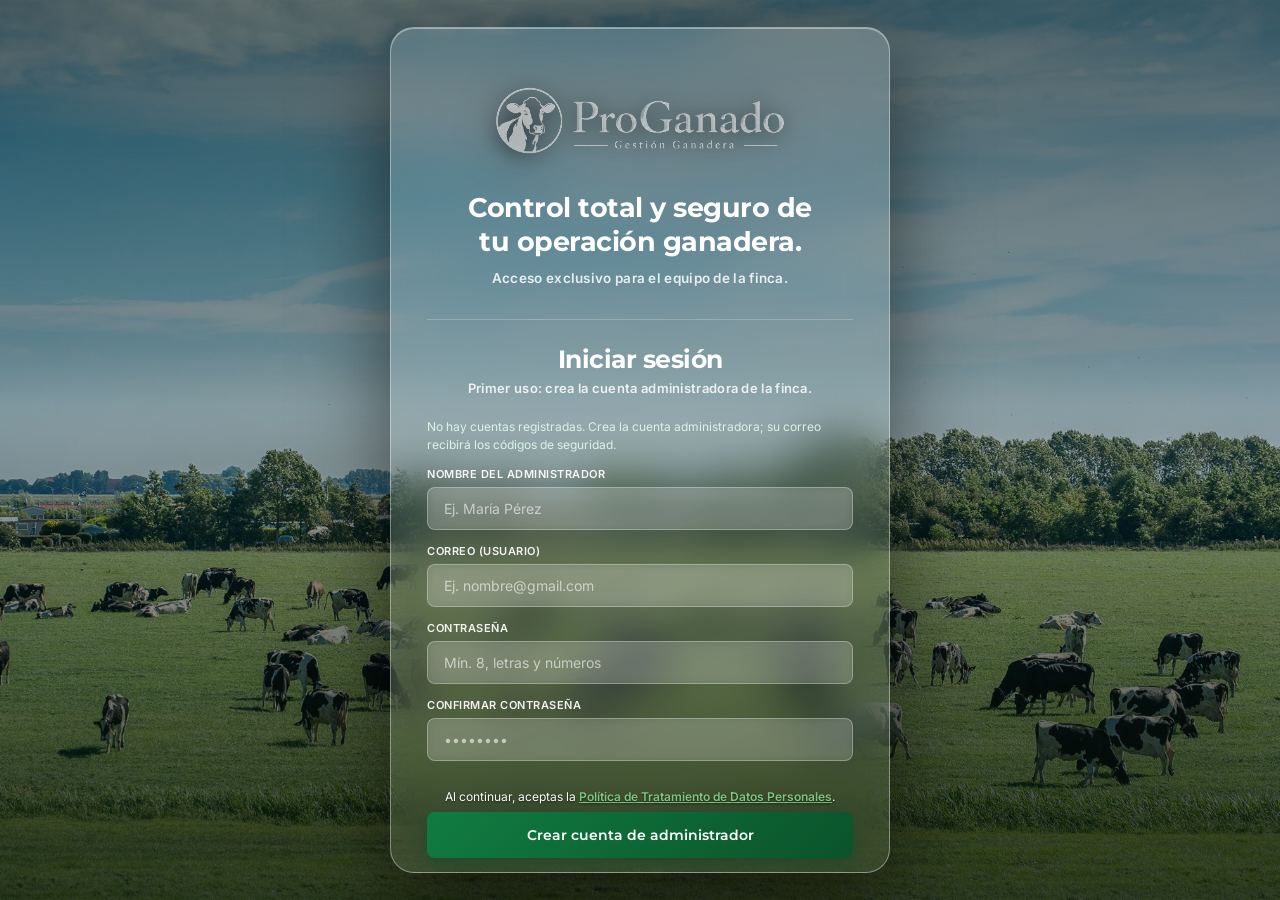
==== commit 21fbca36: "Auditoria completa: seguridad, datos y limpieza del proyecto - Restaura autenticacion con PBKDF2-SHA" ====
--- a/index.html
+++ b/index.html
@@ -3,27 +3,23 @@
 <head>
   <meta charset="utf-8" />
   <meta name="viewport" content="width=device-width, initial-scale=1" />
-  <meta http-equiv="Content-Security-Policy" content="default-src 'self'; script-src 'self' 'unsafe-inline'; style-src 'self' 'unsafe-inline'; img-src 'self' data:; font-src 'self'; object-src 'none'; base-uri 'none'; form-action 'self'" />
+  <meta http-equiv="Content-Security-Policy" content="default-src 'self'; script-src 'self'; style-src 'self' 'unsafe-inline'; img-src 'self' data: blob:; font-src 'self'; object-src 'none'; base-uri 'none'; form-action 'self'" />
   <meta name="referrer" content="no-referrer" />
   <title>ProGanado · Gestión Ganadera</title>
   <link rel="icon" type="image/png" href="assets/proganado-logo.png" />
-  <link rel="stylesheet" href="styles.css" />
-  <link rel="stylesheet" href="enhancements.css" />
-  <link rel="stylesheet" href="funciones.css" />
-  <link rel="stylesheet" href="auth.css?v=10" />
-  <link rel="stylesheet" href="login-moderno.css?v=1" />
+  <link rel="stylesheet" href="proganado.css" />
 </head>
-<body>
+<body class="modo-login">
 
   <!-- ===================== LOGIN ===================== -->
   <div id="loginView">
     <div class="login-card">
       <div class="login-hero">
         <img src="assets/proganado-logo-blanco.png" alt="ProGanado, Gestión Ganadera" />
-        <h2>La información de tu hato,<br>protegida.</h2>
+        <h2>Control total y seguro de tu operación ganadera.</h2>
         <p>Acceso exclusivo para el equipo de la finca.</p>
       </div>
-      <form class="login-form" id="formLogin" novalidate onsubmit="event.preventDefault();">
+      <form class="login-form" id="formLogin" novalidate>
         <h1>Iniciar sesión</h1>
         <p>Ingresa tus credenciales para entrar al sistema.</p>
         <div id="pasoCredenciales">
@@ -40,9 +36,38 @@
           </div>
         </div>
 
+        <div id="pasoCodigo" style="display:none">
+          <div class="login-field">
+            <label for="loginCodigo">Código de seguridad</label>
+            <input id="loginCodigo" inputmode="numeric" pattern="\d{6}" maxlength="6" autocomplete="one-time-code" placeholder="● ● ● ● ● ●" required />
+          </div>
+          <p class="codigo-acciones"><button type="button" class="link-btn" id="btnReenviar">Reenviar código</button> · <button type="button" class="link-btn" id="btnVolverPaso1">Cambiar cuenta</button></p>
+          <p class="modo-prueba" id="modoPruebaAviso" style="display:none">Modo prueba — tu código es: <b></b></p>
+        </div>
+
+        <div id="pasoConfig" style="display:none">
+          <p style="font-size:12px;color:#d8f5e3;margin:0 0 14px;line-height:1.45;text-align:left">No hay cuentas registradas. Crea la cuenta administradora; su correo recibirá los códigos de seguridad.</p>
+          <div class="login-field">
+            <label for="setupName">Nombre del administrador</label>
+            <input id="setupName" type="text" autocomplete="name" placeholder="Ej. María Pérez" required />
+          </div>
+          <div class="login-field">
+            <label for="setupUser">Correo (usuario)</label>
+            <input id="setupUser" type="email" autocomplete="username" placeholder="Ej. nombre@gmail.com" required />
+          </div>
+          <div class="login-field">
+            <label for="setupPass">Contraseña</label>
+            <input id="setupPass" type="password" autocomplete="new-password" placeholder="Mín. 8, letras y números" required />
+          </div>
+          <div class="login-field">
+            <label for="setupPass2">Confirmar contraseña</label>
+            <input id="setupPass2" type="password" autocomplete="new-password" placeholder="••••••••" required />
+          </div>
+        </div>
+
         <!-- AVISO LEGAL Y TRATAMIENTO DE DATOS (TEXTO LEGIBLE) -->
       <div class="login-terms" style="margin: 14px 0 8px; font-size: 12px; color: #ffffff; text-align: center; text-shadow: 0 1px 2px rgba(0,0,0,0.6);">
-       Al continuar, aceptas la <a href="#" id="linkPrivacidadLogin" onclick="document.getElementById('modalPrivacidad').showModal(); return false;" style="color: #81c784; text-decoration: underline; font-weight: bold;">Política de Tratamiento de Datos Personales</a>.
+       Al continuar, aceptas la <a href="#" id="linkPrivacidadLogin" data-open-privacy style="color: #81c784; text-decoration: underline; font-weight: bold;">Política de Tratamiento de Datos Personales</a>.
 </div>
 
         <button type="submit" id="btnLogin">Entrar</button>
@@ -62,12 +87,13 @@
         <button class="nav-item" data-page="reproduccion"><span>♡</span> Reproducción</button>
         <button class="nav-item" data-page="produccion"><span>◒</span> Producción</button>
         <button class="nav-item" data-page="movimientos"><span>↔</span> Potreros PRV</button>
+        <button class="nav-item" data-page="contabilidad"><span>$</span> Contabilidad</button>
         <button class="nav-item users-icon" data-page="usuarios" id="navUsuarios"><span>♙</span> Usuarios</button>
       </nav>
       <div class="sidebar-bottom">
-        <span class="dot"></span> Datos guardados localmente
+        <span class="dot"></span> Datos guardados en este equipo
         <div style="margin-top: 6px;">
-          <a href="#" onclick="document.getElementById('modalPrivacidad').showModal(); return false;" style="color: #666; font-size: 11px; text-decoration: underline;">Políticas de Privacidad</a>
+          <a href="#" id="linkPrivacidadSidebar" data-open-privacy style="color: #666; font-size: 11px; text-decoration: underline;">Políticas de Privacidad</a>
         </div>
       </div>
     </aside>
@@ -103,7 +129,7 @@
             <div id="actividadReciente"></div>
           </section>
         </div>
-        <section class="visual-strip" aria-label="Galería de la finca"><div class="gallery-intro"><p class="eyebrow">Visión integral</p><h2>Una operación<br>bien gestionada.</h2><span>ProGanado conecta cada momento clave de la finca.</span></div><figure><img src="assets/foto-corral.jpg" alt="Ternero recién nacido junto a su madre" /><figcaption><small>NACIMIENTOS</small>Terneros recién nacidos, al cuidado de su madre</figcaption></figure><figure><img src="assets/foto-pastoreo.jpg" alt="Vaca identificada con arete amarillo" /><figcaption><small>TRAZABILIDAD</small>Identificación y control individual</figcaption></figure><figure><img src="assets/foto-ordenio.jpg" alt="Vaca Simmental en el potrero" /><figcaption><small>BIENESTAR</small>Vacas sanas y felices en pastura</figcaption></figure></section>
+        <section class="visual-strip" aria-label="Galería de la finca"><div class="gallery-intro"><p class="eyebrow">Visión integral</p><h2>Una operación<br>bien gestionada.</h2><span>ProGanado conecta cada momento clave de la finca.</span></div><figure><img src="assets/foto-corral.jpg" alt="Ternero recién nacido junto a su madre" /><figcaption><small>NACIMIENTOS</small>Terneros recién nacidos, al cuidado de su madre</figcaption></figure><figure><img src="assets/ganado-v4.jpg" alt="Vaca identificada con arete amarillo" /><figcaption><small>TRAZABILIDAD</small>Identificación y control individual</figcaption></figure><figure><img src="assets/foto-ordenio.jpg" alt="Vaca Simmental en el potrero" /><figcaption><small>BIENESTAR</small>Vacas sanas y felices en pastura</figcaption></figure></section>
       </section>
 
       <!-- ===================== GANADO ===================== -->
@@ -185,7 +211,27 @@
         </section>
       </section>
 
-      <!-- ===================== USUARIOS (solo admin) ===================== -->
+      <!-- ===================== CONTABILIDAD ===================== -->
+      <section id="contabilidad" class="page">
+        <div class="page-top banner"><div><p class="eyebrow">Finanzas</p><h2>Contabilidad</h2><span>Entradas y salidas de dinero, con la foto de cada factura.</span></div><div class="banner-actions"><button class="secondary" data-open-modal="modalReporte">⎙ Reporte PDF</button><button class="secondary" id="contabExport">⇩ Exportar CSV</button><button class="primary" data-open-modal="modalContab">+ Registrar movimiento</button></div></div>
+        <p class="estado-datos" id="estadoDatos">● Conectando con el servidor…</p>
+        <div class="metrics">
+          <article class="func-card"><span class="metric-icon green">＋</span><p>Entradas</p><strong id="cIng">$ 0</strong><small id="cIngN">0 registros</small></article>
+          <article class="func-card"><span class="metric-icon red">－</span><p>Salidas</p><strong id="cEgr">$ 0</strong><small id="cEgrN">0 registros</small></article>
+          <article class="func-card"><span class="metric-icon blue">=</span><p>Saldo</p><strong id="cSaldo">$ 0</strong><small>Entradas menos salidas</small></article>
+          <article class="func-card"><span class="metric-icon amber">▤</span><p>Sin factura</p><strong id="cSinFoto">0</strong><small>Movimientos sin foto adjunta</small></article>
+        </div>
+        <section class="panel table-panel">
+          <div class="panel-heading"><div><p class="eyebrow">Libro de movimientos</p><h2>Facturas y pagos</h2></div></div>
+          <div class="toolbar"><label>⌕ <input id="cBuscar" placeholder="Buscar por concepto, tercero o factura" /></label><select id="cTipo"><option value="Todos">Entradas y salidas</option><option>Entrada</option><option>Salida</option></select><input type="month" id="cMes" title="Filtrar por mes" /></div>
+          <div class="table-wrap"><table>
+            <thead><tr><th>Fecha</th><th>Tipo</th><th>Concepto</th><th>Tercero</th><th>Factura</th><th>Categoría</th><th>Método</th><th class="num">Valor</th><th>Factura</th><th></th></tr></thead>
+            <tbody id="cBody"></tbody>
+          </table></div>
+          <p class="empty" id="cVacio" style="display:none">Aún no hay movimientos. Registra la primera entrada o salida de dinero.</p>
+        </section>
+      </section>
+
       <section id="usuarios" class="page">
         <div class="page-top"><div><p class="eyebrow">Seguridad</p><h2>Usuarios del sistema</h2><span>Administra las cuentas con acceso a la información del hato.</span></div></div>
         <div class="limits-row">
@@ -295,20 +341,51 @@
     </div>
     <div class="modal-actions"><button class="secondary" value="cancel">Cancelar</button><button class="primary" value="default">Guardar potrero</button></div></form></dialog>
 
+  <dialog id="modalContab"><form id="formContab" method="dialog"><div class="modal-header"><div><p class="eyebrow">Contabilidad</p><h2>Registrar movimiento</h2></div><button class="close" value="cancel" aria-label="Cerrar">×</button></div>
+    <div class="form-grid">
+      <label>Tipo<select name="tipo" required><option value="Entrada">Entrada de dinero (ingreso)</option><option value="Salida">Salida de dinero (gasto)</option></select></label>
+      <label>Fecha<input required name="fecha" type="date" /></label>
+      <label>Concepto<input required name="concepto" placeholder="Ej. Venta de leche semana 42" /></label>
+      <label>Tercero (cliente o proveedor)<input required name="tercero" placeholder="Ej. Colanta" /></label>
+      <label>Número de factura<input name="numero" placeholder="Ej. FE-000123" /></label>
+      <label>Categoría<select name="categoria"><option>Venta de leche</option><option>Venta de ganado</option><option>Otros ingresos</option><option>Alimentación</option><option>Medicamentos y sanidad</option><option>Insumos y potreros</option><option>Nómina</option><option>Servicios públicos</option><option>Transporte</option><option>Impuestos</option><option>Otros gastos</option></select></label>
+      <label>Valor (COP)<input required name="valor" type="number" min="1" step="1" placeholder="Ej. 850000" /></label>
+      <label>Método de pago<select name="metodo"><option>Transferencia</option><option>Efectivo</option><option>Nequi / Daviplata</option><option>Tarjeta</option><option>Cheque</option></select></label>
+      <label style="grid-column:1/-1">Foto de la factura (JPG, PNG o WEBP)<input name="foto" type="file" accept="image/*" /></label>
+      <label style="grid-column:1/-1">Notas<input name="notas" placeholder="Opcional" /></label>
+    </div>
+    <div class="modal-actions"><button class="secondary" value="cancel">Cancelar</button><button class="primary" value="default">Guardar</button></div></form></dialog>
+
+  <dialog id="modalReporte"><form id="formReporte" method="dialog"><div class="modal-header"><div><p class="eyebrow">Contabilidad</p><h2>Reporte mensual en PDF</h2></div><button class="close" value="cancel" aria-label="Cerrar">×</button></div>
+    <div class="form-grid">
+      <label>Mes del reporte<input type="month" name="mes" required /></label>
+      <label>Nombre de la empresa<input name="empresa" placeholder="Ej. Hacienda San Pedro" /></label>
+      <label style="grid-column:1/-1;flex-direction:row;align-items:center;gap:8px"><input type="checkbox" name="anexo" checked /> Incluir anexo con las fotos de las facturas</label>
+    </div>
+    <p class="estado-datos">El PDF incluye los movimientos del mes, el resumen por categoría y el saldo.</p>
+    <div class="modal-actions"><button class="secondary" value="cancel">Cancelar</button><button class="primary" value="default">Generar PDF</button></div></form></dialog>
+
   <dialog id="fotoModal"><div class="lightbox"><button class="close" id="fotoClose" aria-label="Cerrar">×</button><img id="fotoGrande" src="" alt="Foto del animal" /><div class="lightbox-info"><div><strong id="fotoNombre"></strong><span id="fotoDetalle"></span></div><button class="primary" id="fotoCartilla">Ver cartilla completa</button></div></div></dialog>
-  <dialog id="modalPrivacidad"><div class="modal-header"><div><p class="eyebrow">Política</p><h2>Tratamiento de Datos Personales</h2></div><button class="close" value="cancel" aria-label="Cerrar" onclick="this.closest('dialog').close()">×</button></div>
+  <dialog id="modalPassword"><form id="formPassword" method="dialog"><div class="modal-header"><div><p class="eyebrow">Seguridad</p><h2>Cambiar contraseña</h2></div><button type="button" class="close" data-close-dialog aria-label="Cerrar">×</button></div>
+    <p id="passTarget" style="padding:0 25px;color:#4a564f;font-size:13px"></p>
+    <div class="form-grid">
+      <label>Nueva contraseña (mín. 8, letras y números)<input required name="pass1" type="password" autocomplete="new-password" placeholder="••••••••" /></label>
+      <label>Confirmar contraseña<input required name="pass2" type="password" autocomplete="new-password" placeholder="••••••••" /></label>
+    </div>
+    <p class="form-msg" id="passMsg"></p>
+    <div class="modal-actions"><button type="button" class="secondary" data-close-dialog>Cancelar</button><button type="submit" class="primary">Guardar contraseña</button></div></form></dialog>
+
+  <dialog id="modalPrivacidad"><div class="modal-header"><div><p class="eyebrow">Política</p><h2>Tratamiento de Datos Personales</h2></div><button class="close" data-close-dialog aria-label="Cerrar">×</button></div>
     <div style="padding: 18px 25px 24px; font-size: 12.5px; line-height: 1.6; color: #4a564f; max-height: 60vh; overflow: auto;">
       <p><b>Responsable:</b> ProGanado · Gestión Ganadera.</p>
       <p><b>Finalidad:</b> identificar a los usuarios autorizados del sistema, mantener la sesión activa y registrar la actividad del hato con fines de trazabilidad operativa.</p>
-      <p><b>Datos tratados:</b> correo electrónico, nombre, rol y contraseñas cifradas. La información del hato se guarda únicamente en este equipo (almacenamiento local del navegador) y no se transmite a terceros.</p>
+      <p><b>Datos tratados:</b> correo electrónico, nombre, rol y contraseñas protegidas mediante hash y salt. La información del hato se guarda en este equipo (base de datos local del servidor y almacenamiento del navegador) y no se transmite a terceros.</p>
       <p><b>Conservación:</b> los datos permanecen mientras el usuario mantenga la cuenta; puede solicitar su eliminación en cualquier momento.</p>
       <p><b>Derechos:</b> conforme a la Ley 1581 de 2012 y el Decreto 1377 de 2013, usted puede acceder, corregir, actualizar o suprimir sus datos, así revocar la autorización otorgada, escribiendo al encargado del sistema.</p>
       <p style="margin-top:18px">Al continuar aceptas el tratamiento de datos aquí descrito.</p>
-      <div class="modal-actions" style="padding: 14px 0 0"><button class="primary" value="default" onclick="this.closest('dialog').close()">Entendido</button></div>
+      <div class="modal-actions" style="padding: 14px 0 0"><button class="primary" data-close-dialog>Entendido</button></div>
     </div>
   </dialog>
-
-  <script src="auth.js?v=6"></script>
-  <script src="app.js?v=14"></script>
+  <script src="proganado.js"></script>
 </body>
 </html>
--- a/proganado.css
+++ b/proganado.css
@@ -0,0 +1,620 @@
+:root{--ink:#1c3027;--muted:#738078;--line:#e6e9e4;--cream:#f7f7f2;--green:#1e6b4d;--light:#e5f0e8;--amber:#d78a20;--red:#be5142;--blue:#41749b}*{box-sizing:border-box}body{margin:0;background:var(--cream);color:var(--ink);font-family:'Playfair Display',serif}.app-shell{min-height:100vh;display:grid;grid-template-columns:245px 1fr}.sidebar{background:#173d2e;color:#dfe9e2;padding:28px 16px;display:flex;flex-direction:column}.brand{font-family:'Playfair Display';font-size:23px;color:white;display:flex;align-items:center;gap:9px}.brand-mark{height:32px;width:32px;border:1px solid #78bd91;border-radius:50%;display:grid;place-items:center;color:#a5e0b5}.farm-name{font-size:12px;color:#9fb8aa;margin:8px 0 34px 42px}.sidebar nav{display:grid;gap:5px}.nav-item{border:0;background:transparent;color:#c7d6cd;text-align:left;border-radius:8px;padding:12px 11px;font:500 14px inherit;cursor:pointer;display:flex;align-items:center;gap:12px}.nav-item span{font-size:18px;width:18px;text-align:center}.nav-item b{margin-left:auto;background:#2f5b49;border-radius:12px;padding:2px 7px;font-size:11px}.nav-item:hover,.nav-item.active{background:#2b5744;color:#fff}.sidebar-bottom{font-size:11px;margin:auto 9px 2px;color:#a7beaf}.dot{display:inline-block;width:7px;height:7px;background:#8dc89e;border-radius:50%;margin-right:5px}main{max-width:1360px;width:100%;margin:auto;padding:30px 52px 70px}header,.page-top,.panel-heading,.welcome,.activity-row,.reminder{display:flex;align-items:center;justify-content:space-between}.eyebrow{color:var(--muted);text-transform:uppercase;letter-spacing:1.3px;font-weight:700;font-size:10px;margin:0 0 7px}h1,h2,h3,p{margin-top:0}h1,h2{font-family:'Playfair Display';letter-spacing:-.3px}h1{font-size:29px;margin-bottom:0}h2{font-size:21px;margin-bottom:4px}.header-actions{display:flex;align-items:center;gap:15px}.icon-button,.profile{border:0;background:white;border-radius:50%;height:38px;width:38px;color:var(--ink);font-size:20px;cursor:pointer}.icon-button{position:relative}.icon-button i{background:#d55649;width:7px;height:7px;position:absolute;border-radius:50%;right:7px;top:7px}.profile{background:#d5e8d8;color:#296143;font-size:12px;font-weight:700}.page{display:none;margin-top:35px}.active-page{display:block}.welcome{padding:26px 30px;background:linear-gradient(105deg,#dcecdf,#edf4e7);border-radius:13px;margin-bottom:25px}.welcome p{color:#43805a;margin-bottom:3px;font-weight:700;font-size:13px}.welcome h2{font-size:28px;margin:0 0 4px}.welcome span,.page-top span{color:#65746b;font-size:13px}.primary,.secondary{border:0;border-radius:7px;padding:11px 16px;font:600 13px inherit;cursor:pointer}.primary{background:var(--green);color:white;box-shadow:0 4px 8px #1e6b4d22}.primary:hover{background:#155238}.secondary{background:white;color:#315a46;border:1px solid #d8ded9}.metrics{display:grid;grid-template-columns:repeat(4,1fr);gap:17px;margin-bottom:22px}.metrics article,.panel,.health-card{background:white;border:1px solid var(--line);border-radius:11px}.metrics article{padding:18px 20px}.metric-icon{float:right;width:35px;height:35px;display:grid;place-items:center;border-radius:10px;font-size:20px}.green{background:#e1f0e5;color:#287452}.amber{background:#fff0d9;color:#bd7620}.red{background:#fbe4e0;color:#b44838}.blue{background:#e0edf6;color:#326a96}.metrics p{font-size:12px;color:var(--muted);margin:18px 0 3px}.metrics strong{font:700 27px 'Playfair Display'}.metrics em{font:600 14px 'Playfair Display';font-style:normal}.metrics small{color:#7b8981;font-size:10px;display:block;margin-top:5px}.grid-two{display:grid;grid-template-columns:1.35fr 1fr;gap:20px;margin-bottom:20px}.panel{padding:22px 24px}.panel-heading{margin-bottom:17px}.panel-heading h2{margin:0}.text-button{background:none;border:0;color:var(--green);font:600 12px inherit;cursor:pointer}.reminder{padding:14px 0;border-top:1px solid var(--line);gap:13px}.calendar{width:39px;height:39px;border-radius:7px;background:#edf4eb;color:#457354;text-align:center;font-size:12px;line-height:17px;padding-top:3px;font-weight:700}.calendar b{font-size:8px;letter-spacing:.4px}.reminder div{margin-right:auto}.reminder strong,.activity-row strong{font-size:13px}.reminder p,.activity-row p{margin:3px 0 0;color:var(--muted);font-size:11px}.tag{font-size:10px;color:#7a766f;background:#f4f1eb;border-radius:10px;padding:5px 8px;white-space:nowrap}.red-tag{background:#fce8e5;color:var(--red)}.donut-wrap{display:flex;align-items:center;gap:32px;margin:20px 8px 5px}.donut{background:conic-gradient(#50966f 0 67%,#c8ae59 67% 92%,#9cb2c7 92%);width:132px;height:132px;border-radius:50%;display:grid;place-items:center}.donut:before{content:'';position:absolute;background:white;width:91px;height:91px;border-radius:50%}.donut span{position:relative;text-align:center}.donut b{font:700 24px 'Playfair Display';display:block}.donut small{font-size:10px;color:var(--muted)}ul{list-style:none;padding:0;margin:0;width:145px}li{font-size:12px;margin:13px 0;color:#65736b}li i{height:8px;width:8px;border-radius:50%;display:inline-block;margin-right:7px}.female{background:#50966f}.calf{background:#c8ae59}.male{background:#9cb2c7}li b{float:right;color:var(--ink)}.activity{margin-top:0}.activity-row{padding:14px 0;border-top:1px solid var(--line);gap:12px}.activity-row div{margin-right:auto}.activity-icon{width:32px;height:32px;background:#e1f0e5;border-radius:50%;display:grid;place-items:center;color:#287452}.activity-icon.milk{background:#e5f0f8;color:#356e9b}.activity-row time{font-size:10px;color:#89938d}.page-top{margin-bottom:22px}.page-top h2{font-size:29px;margin-bottom:3px}.toolbar{display:flex;gap:12px;margin-bottom:15px}.toolbar label{flex:1;max-width:390px;background:white;border:1px solid var(--line);border-radius:7px;padding:0 12px;color:#758079}.toolbar input,.toolbar select{border:0;outline:0;background:transparent;padding:11px 7px;font:13px inherit;width:90%}.toolbar select{background:white;border:1px solid var(--line);border-radius:7px;width:180px;padding:11px}.table-panel{padding:5px 22px}table{width:100%;border-collapse:collapse}th{text-align:left;color:#859087;font-size:10px;letter-spacing:.8px;padding:15px 10px}td{padding:14px 10px;border-top:1px solid var(--line);font-size:12px;color:#5e6d64}td strong{color:var(--ink)}.animal-cell{display:flex;align-items:center;gap:9px}.animal-avatar{width:30px;height:30px;border-radius:50%;background:#e0efe3;display:grid;place-items:center;font-size:15px}.status{font-size:10px;background:#e9f3eb;color:#36724e;padding:4px 8px;border-radius:10px}.status.warning{background:#fff1dc;color:#a86c20}.empty{text-align:center;color:var(--muted);padding:28px;display:none}.health-cards{display:grid;grid-template-columns:repeat(2,1fr);gap:17px;margin-bottom:20px}.health-card{padding:22px}.health-card span{font-size:23px;color:var(--green)}.urgent-card span{color:var(--red)}.health-card h3{font:700 23px 'Playfair Display';margin:10px 0 4px}.health-card p{color:var(--muted);font-size:12px;margin:0}dialog{border:0;border-radius:13px;box-shadow:0 18px 55px #17281e55;width:min(520px,92vw);padding:0;color:var(--ink)}dialog::backdrop{background:#10281c88}.modal-header{display:flex;justify-content:space-between;align-items:start;padding:23px 25px 16px;border-bottom:1px solid var(--line)}.modal-header h2{margin:0}.close{border:0;background:transparent;font-size:28px;color:var(--muted);cursor:pointer}.form-grid{display:grid;grid-template-columns:1fr 1fr;gap:15px;padding:22px 25px}.form-grid label{color:#617068;font-size:11px;font-weight:700}.form-grid input,.form-grid select{display:block;width:100%;margin-top:6px;border:1px solid #dce2dc;border-radius:6px;padding:10px;background:white;font:13px inherit;color:var(--ink)}.modal-actions{display:flex;justify-content:flex-end;gap:9px;padding:0 25px 23px}@media(max-width:850px){.app-shell{display:block}.sidebar{padding:15px;min-height:auto}.farm-name,.sidebar-bottom{display:none}.sidebar nav{display:flex;overflow:auto;margin-top:12px}.nav-item{white-space:nowrap}.brand{position:absolute;top:14px;left:18px}.sidebar nav{padding-top:42px}main{padding:25px 20px}.metrics{grid-template-columns:repeat(2,1fr)}.grid-two{grid-template-columns:1fr}.page-top{align-items:start;gap:15px}.page-top>div:last-child{display:flex;white-space:nowrap}.donut-wrap{justify-content:center}}@media(max-width:540px){header{align-items:start}.welcome{display:block}.welcome .primary{margin-top:18px}.metrics{grid-template-columns:1fr}.health-cards{grid-template-columns:1fr}.form-grid{grid-template-columns:1fr}.toolbar{display:block}.toolbar label,.toolbar select{display:block;max-width:none;width:100%;margin-bottom:9px}.table-panel{overflow:auto}.page-top{display:block}.page-top>div:last-child{margin-top:15px}}
+/* Identidad visual y fotografías aportadas por el usuario. */
+.brand{background:#fff;border-radius:13px;padding:14px 14px;line-height:0;box-shadow:0 8px 22px #071a1066}
+.brand img{width:100%;height:92px;object-fit:contain}
+.farm-name{font-size:11px;margin:10px 7px 30px}
+.welcome{position:relative;min-height:190px;overflow:hidden;padding:0;background:#183d2e;color:#fff}
+.welcome>img{position:absolute;inset:0;width:100%;height:100%;object-fit:cover;object-position:center 46%;filter:brightness(.55)}
+.welcome:after{content:'';position:absolute;inset:0;background:linear-gradient(90deg,#153a2bd9 0%,#153a2b75 55%,transparent)}
+.welcome-content{position:relative;z-index:1;padding:32px 34px;max-width:550px}
+.welcome p{color:#b2e6bd}.welcome span{color:#edf5ec}.welcome h2{font-size:31px}.welcome .primary{display:block;margin-top:19px;background:#f4cb77;color:#193b2d}
+.visual-strip{display:grid;grid-template-columns:repeat(3,1fr);gap:20px;margin:20px 0}
+.visual-strip figure{position:relative;height:150px;overflow:hidden;border-radius:11px;margin:0;background:#183d2e}
+.visual-strip img{width:100%;height:100%;object-fit:cover;filter:brightness(.72)}
+.visual-strip figcaption{position:absolute;inset:auto 0 0;padding:16px 18px;width:100%;background:linear-gradient(transparent,#0e2419cc);color:#fff;font:600 13px 'Playfair Display',serif}
+@media(max-width:850px){.brand{position:absolute;top:10px;left:18px;width:165px;padding:3px 7px}.brand img{height:30px}.farm-name{display:none}}
+@media(max-width:540px){.welcome-content{padding:26px 22px}.welcome h2{font-size:27px}.visual-strip{grid-template-columns:1fr}}
+
+/* Dirección de arte ProGanado: interfaz editorial de alto contraste. */
+body{background:#f2f4ef;background-image:radial-gradient(#dfe6dc 1px,transparent 1px);background-size:18px 18px}
+.sidebar{background:linear-gradient(160deg,#102d20 0%,#1b5439 100%);box-shadow:9px 0 30px #13352616}
+.brand{box-shadow:0 7px 18px #071a1066;border-radius:10px}.farm-name{letter-spacing:.4px;text-transform:uppercase;color:#b5cebb}
+main{padding-top:36px}.workspace-label{font-size:9px;letter-spacing:1.5px;text-align:right;color:#779084;line-height:1.55}.workspace-label b{color:#214d38;font-size:10px;letter-spacing:.8px}
+header{padding-bottom:22px;border-bottom:1px solid #dbe2d8}.eyebrow{color:#638275;letter-spacing:1.6px}h1{font-size:34px}
+.welcome{min-height:330px;border-radius:18px;box-shadow:0 20px 35px #16362327}.welcome>img{object-position:center 52%;filter:brightness(.72) saturate(1.02)}.welcome:after{background:linear-gradient(90deg,#0c2c1eeF 0%,#133a29c7 48%,#133a2917 88%)}.welcome-content{padding:47px 50px;max-width:620px}.welcome p{letter-spacing:1.7px;font-size:10px}.welcome p i{height:7px;width:7px;display:inline-block;background:#f4cb77;border-radius:50%;margin:0 7px 1px 0}.welcome h2{font-size:40px;line-height:1.08;letter-spacing:-1.2px;margin:12px 0}.welcome span{line-height:1.55;display:block;max-width:405px}.hero-actions{display:flex;align-items:center;gap:21px;margin-top:25px}.welcome .primary{margin:0;border-radius:5px;padding:13px 19px;box-shadow:0 8px 18px #061a1144}.hero-link{border:0;background:transparent;color:#fff;font:600 12px 'Playfair Display',serif;cursor:pointer}.hero-link b{font-size:16px;margin-left:4px}.hero-badge{position:absolute;z-index:2;right:36px;bottom:29px;padding:10px 15px;display:flex;gap:9px;align-items:center;color:#fff;border:1px solid #ffffff55;background:#123325a6;backdrop-filter:blur(6px);border-radius:7px}.hero-badge b{height:30px;width:30px;display:grid;place-items:center;border-radius:50%;background:#f4cb77;color:#183928;font:700 11px 'Playfair Display',serif}.hero-badge span{font:600 10px/1.25 'Playfair Display',serif;color:#fff}
+.metrics{gap:14px;margin-top:-3px}.metrics article{border:0;border-radius:12px;box-shadow:0 8px 20px #173a2812;transition:transform .2s,box-shadow .2s}.metrics article:hover{transform:translateY(-3px);box-shadow:0 14px 27px #173a2820}.metric-icon{border-radius:50%}.grid-two{gap:18px}.panel{border:0;box-shadow:0 8px 22px #173a280f;border-radius:13px}.activity{background:#fcfdfb}.visual-strip{grid-template-columns:.78fr 1fr 1fr;gap:16px;margin-top:22px}.gallery-intro{padding:22px 8px 15px 4px;display:flex;flex-direction:column;justify-content:center}.gallery-intro h2{font-size:25px;line-height:1.08;margin:4px 0 10px}.gallery-intro span{color:#68796f;font-size:12px;line-height:1.5}.visual-strip figure{height:192px;border-radius:13px;box-shadow:0 10px 20px #173a2822}.visual-strip figure:hover img{transform:scale(1.04)}.visual-strip img{transition:transform .45s ease;filter:brightness(.74) saturate(.88)}.visual-strip figcaption{font-size:12px;padding:28px 17px 15px}.visual-strip figcaption small{display:block;color:#f4cb77;font-size:9px;letter-spacing:1.2px;margin-bottom:4px}.primary{border-radius:6px}.secondary{border-radius:6px}
+@media(max-width:850px){.workspace-label{display:none}.brand{position:absolute;top:10px;left:16px;width:200px;padding:7px 11px}.brand img{height:48px}.welcome{min-height:280px}.welcome-content{padding:37px 32px}.welcome h2{font-size:34px}.visual-strip{grid-template-columns:1fr 1fr}.gallery-intro{grid-column:1 / -1;padding:8px 0}.gallery-intro h2 br{display:none}}
+@media(max-width:540px){main{padding:24px 16px 50px}.brand{top:8px;left:14px;width:180px;padding:6px 9px}.brand img{height:42px}.welcome{min-height:340px}.welcome-content{padding:35px 22px}.welcome h2{font-size:31px}.hero-badge{right:18px;bottom:17px}.hero-actions{gap:12px}.visual-strip{grid-template-columns:1fr}.visual-strip figure{height:175px}.workspace-label{display:none}}
+
+/* Fotografías específicas para los módulos operativos. */
+#salud .health-cards{position:relative;overflow:hidden;border-radius:13px;padding:18px 20px;background:linear-gradient(90deg,#123426ed 0%,#123426a3 52%,#12342625),url('assets/salud-v4.jpg') center 44%/cover}.health-cards .health-card{position:relative;z-index:1;background:#fffffff2;box-shadow:0 9px 20px #071f1530}
+#reproduccion .metrics{position:relative;overflow:hidden;border-radius:13px;padding:18px 20px;background:linear-gradient(90deg,#123426ed 0%,#1234269b 58%,#12342620),url('assets/reproduccion-v4.jpg') center 52%/cover}.metrics article{position:relative;z-index:1}
+#movimientos>.panel{position:relative;overflow:hidden;background:linear-gradient(90deg,#ffffff 0%,#ffffffea 60%,#ffffff30),url('assets/movimientos-v4.jpg') right center/cover}.metrics:has(.metric-icon){isolation:isolate}
+
+/* Galería de la finca y fotos por módulo. */
+.photo-grid{display:grid;grid-template-columns:repeat(4,1fr);gap:14px}
+.photo-grid figure{margin:0;position:relative;height:150px;overflow:hidden;border-radius:10px;background:#183d2e}
+.photo-grid img{width:100%;height:100%;object-fit:cover;transition:transform .5s ease}
+.photo-grid figure:hover img{transform:scale(1.06)}
+.photo-grid figcaption{position:absolute;inset:auto 0 0;padding:24px 13px 10px;width:100%;background:linear-gradient(transparent,#0e2419cc);color:#fff;font:600 12px 'Playfair Display',serif}
+.gallery-panel{margin-top:20px}.gallery-panel .panel-heading{margin-bottom:14px}
+
+#ganado .page-top.banner{position:relative;border-radius:13px;padding:24px 26px;margin-bottom:20px;background:linear-gradient(90deg,#123426f2 0%,#123426c9 46%,#12342640 90%),url('assets/ganado-v4.jpg') center 40%/cover;color:#fff}
+#ganado .banner .eyebrow{color:#9fd8ad}
+#ganado .banner h2{color:#fff}
+#ganado .banner span{color:#dcebdd}
+#ganado .toolbar{margin-top:18px}
+
+.births-panel{margin-bottom:20px}
+.births-grid{display:grid;grid-template-columns:repeat(2,minmax(0,1fr));gap:16px}
+.births-grid figure{margin:0;position:relative;height:205px;overflow:hidden;border-radius:11px;background:#183d2e}
+.births-grid img{width:100%;height:100%;object-fit:cover;object-position:center 30%}
+.births-grid figcaption{position:absolute;inset:auto 0 0;padding:28px 15px 12px;width:100%;background:linear-gradient(transparent,#0e2419e6);color:#fff}
+.births-grid strong{display:block;font-size:14px}
+.births-grid small{color:#cfe4d2;font-size:11px}
+
+@media(max-width:850px){.photo-grid{grid-template-columns:repeat(2,1fr)}.births-grid{grid-template-columns:repeat(2,1fr)}.births-grid figure{height:175px}}
+@media(max-width:540px){.photo-grid{grid-template-columns:1fr}.photo-grid figure{height:175px}.births-grid{grid-template-columns:1fr}.births-grid figure{height:215px}.visual-strip figure{height:175px}}
+/* ===== ProGanado Funcional — estilos del modelo de datos ===== */
+.func-card{position:relative;overflow:hidden}
+.func-card:after{content:'';position:absolute;inset:auto 0 0;height:3px;background:linear-gradient(90deg,#1e6b4d,#f4cb77)}
+.kpi-list{display:grid;gap:8px;margin-top:14px}
+.kpi-list div{display:flex;justify-content:space-between;font-size:12px;color:#5e6d64;border-top:1px dashed #e6e9e4;padding-top:7px}
+.kpi-list b{color:#1c3027}
+.badge{font-size:10px;font-weight:700;letter-spacing:.4px;padding:4px 9px;border-radius:10px;white-space:nowrap}
+.b-green{background:#e1f0e5;color:#287452}.b-amber{background:#fff0d9;color:#a86c20}
+.b-red{background:#fbe4e0;color:#b44838}.b-blue{background:#e0edf6;color:#326a96}
+.b-gray{background:#ececec;color:#6a6a6a}
+.panel table td .badge{display:inline-block}
+.table-toolbar{display:flex;justify-content:space-between;align-items:center;gap:12px;margin-bottom:12px;flex-wrap:wrap}
+.table-toolbar h2{margin:0}
+.mini-btn{border:1px solid #d8ded9;background:#fff;border-radius:6px;padding:7px 12px;font:600 12px 'Playfair Display',serif;color:#315a46;cursor:pointer}
+.mini-btn:hover{border-color:#1e6b4d;color:#155238}
+.mini-btn.danger:hover{border-color:#b44838;color:#b44838;background:#fbe4e0}
+.section-eyebrow{margin:30px 0 12px}
+.two-col{display:grid;grid-template-columns:1fr 1fr;gap:18px;margin-bottom:20px}
+.reto-list{display:grid;gap:10px}
+.reto{display:flex;gap:12px;align-items:center;padding:11px 13px;border:1px solid var(--line);border-radius:10px;background:#fcfdfb}
+.reto .calendar{flex-shrink:0}
+.reto strong{font-size:13px;display:block}
+.reto p{margin:2px 0 0;font-size:11px;color:var(--muted)}
+.reto .spacer{margin-left:auto;display:flex;gap:8px;align-items:center}
+.animal-cell{gap:13px}
+.animal-foto{width:58px;height:58px;border-radius:13px;object-fit:cover;flex-shrink:0;border:2px solid #cfe4d2;box-shadow:0 3px 8px #173a2818;cursor:zoom-in;transition:transform .18s ease,box-shadow .18s ease}
+.animal-foto:hover{transform:scale(1.1);box-shadow:0 6px 16px #173a2830;border-color:#1e6b4d}
+.cartilla-head{display:flex;align-items:center;gap:16px;padding:6px 0 14px;border-bottom:1px solid var(--line);margin-bottom:14px}
+.cartilla-head img{width:96px;height:96px;border-radius:14px;object-fit:cover;border:2px solid #cfe4d2;box-shadow:0 4px 12px #173a2820}
+/* Lightbox de fotos */
+#fotoModal{border:0;border-radius:16px;padding:0;background:transparent;max-width:min(560px,92vw)}
+#fotoModal::backdrop{background:#0e2419cc;backdrop-filter:blur(3px)}
+.lightbox{position:relative;background:#fff;border-radius:16px;overflow:hidden;box-shadow:0 24px 70px #000a}
+.lightbox img{width:100%;max-height:56vh;object-fit:cover;display:block}
+.lightbox-info{display:flex;align-items:center;gap:14px;padding:16px 20px 18px}
+.lightbox-info strong{font-size:17px;display:block}
+.lightbox-info span{color:var(--muted);font-size:12px;display:block;margin-top:2px}
+.lightbox-info .primary{margin-left:auto}
+.lightbox .close{position:absolute;top:10px;right:12px;background:#ffffffe6;border-radius:50%;width:34px;height:34px;font-size:22px;line-height:1;border:0;cursor:pointer;color:#1c3027;box-shadow:0 3px 10px #0006}
+.cartilla-head strong{font-size:17px;display:block}
+.cartilla-head span{color:var(--muted);font-size:12px}
+@media(max-width:900px){.two-col{grid-template-columns:1fr}}
+/* ============================================================
+   ProGanado — Login y gestión de usuarios
+   ============================================================ */
+
+/* ---------- Vista de login ---------- */
+body.modo-login { overflow: hidden; }
+
+#loginView {
+  position: fixed;
+  inset: 0;
+  z-index: 1000;
+  display: flex;
+  align-items: center;
+  justify-content: center;
+  padding: 24px;
+  background:
+    url('assets/login-banner.jpg') center 35% / cover no-repeat,
+    linear-gradient(160deg, #173d2e 0%, #10281c 100%);
+  overflow: hidden;
+}
+#loginView::before {
+  content: '';
+  position: absolute;
+  inset: 0;
+  background: linear-gradient(180deg, rgba(8, 24, 16, .60) 0%, rgba(8, 24, 16, .30) 45%, rgba(6, 18, 12, .78) 100%);
+}
+
+.login-card {
+  position: relative;
+  z-index: 1;
+  width: min(500px, 100%);
+  max-height: 94vh;
+  overflow: auto;
+  background: linear-gradient(160deg, rgba(255, 255, 255, .17), rgba(255, 255, 255, .07));
+  border: 1px solid rgba(255, 255, 255, .38);
+  border-radius: 24px;
+  backdrop-filter: blur(22px) saturate(1.2);
+  -webkit-backdrop-filter: blur(22px) saturate(1.2);
+  box-shadow: 0 30px 90px rgba(0, 0, 0, .55), inset 0 1px 0 rgba(255, 255, 255, .4);
+  padding: 34px 36px 30px;
+}
+
+/* Marca: logo blanco transparente, centrado */
+.login-hero {
+  display: flex;
+  flex-direction: column;
+  align-items: center;
+  justify-content: center;
+  width: 100%;
+  margin: 0 auto;
+  text-align: center;
+  padding: 10px 0 6px;
+}
+
+.login-hero img {
+  display: block;
+  margin-left: auto;
+  margin-right: auto;
+  margin-inline: auto;
+  align-self: center;
+  width: 320px;
+  max-width: 88%;
+  padding: 0;
+  background: none;
+  background-color: transparent;
+  border: 0;
+  border-radius: 0;
+  box-shadow: none;
+  backdrop-filter: none;
+  -webkit-backdrop-filter: none;
+  filter: brightness(1.08) contrast(1.05) drop-shadow(0 2px 10px rgba(0, 0, 0, .75)) drop-shadow(0 0 22px rgba(0, 0, 0, .45));
+  animation: none;
+}
+
+@keyframes brillo-logo {
+  0%, 100% { filter: drop-shadow(0 6px 22px rgba(0, 0, 0, .55)) drop-shadow(0 0 26px rgba(180, 240, 205, .28)); opacity: .92; }
+  50%      { filter: drop-shadow(0 6px 26px rgba(0, 0, 0, .55)) drop-shadow(0 0 48px rgba(180, 240, 205, .5)); opacity: 1; }
+}
+
+.login-hero h2 {
+  font-family: 'Playfair Display', serif;
+  font-size: 27px;
+  font-weight: 700;
+  letter-spacing: .2px;
+  color: #ffffff;
+  margin: 22px auto 8px;
+  max-width: 420px;
+  line-height: 1.28;
+  text-align: center;
+  text-wrap: balance;
+  -webkit-text-stroke: .7px rgba(0, 0, 0, .85);
+  paint-order: stroke fill;
+  text-shadow:
+    -1px 0 0 rgba(0, 0, 0, .8),
+    1px 0 0 rgba(0, 0, 0, .8),
+    0 -1px 0 rgba(0, 0, 0, .8),
+    0 1px 0 rgba(0, 0, 0, .8),
+    0 2px 16px rgba(0, 0, 0, .65);
+}
+
+.login-hero p { font-size: 13.5px; color: rgba(255, 255, 255, .93); line-height: 1.6; margin: 0 auto; max-width: 380px; text-align: center; letter-spacing: .3px; font-weight: 600; -webkit-text-stroke: .4px rgba(0, 0, 0, .8); paint-order: stroke fill; text-shadow: -1px 0 0 rgba(0,0,0,.7), 1px 0 0 rgba(0,0,0,.7), 0 -1px 0 rgba(0,0,0,.7), 0 1px 0 rgba(0,0,0,.7), 0 1px 10px rgba(0, 0, 0, .65); }
+
+.login-form {
+  padding: 24px 0 0;
+  margin-top: 24px;
+  border-top: 1px solid rgba(255, 255, 255, .22);
+  display: flex;
+  flex-direction: column;
+  justify-content: center;
+}
+
+.login-form h1 { font-family: 'Playfair Display', serif; font-size: 25px; margin: 0 0 6px; color: white; text-align: center; letter-spacing: .3px; font-weight: 700; -webkit-text-stroke: .6px rgba(0, 0, 0, .8); paint-order: stroke fill; text-shadow: -1px 0 0 rgba(0,0,0,.75), 1px 0 0 rgba(0,0,0,.75), 0 -1px 0 rgba(0,0,0,.75), 0 1px 0 rgba(0,0,0,.75), 0 1px 12px rgba(0, 0, 0, .45); }
+.login-form>p { font-size: 13px; color: rgba(255, 255, 255, .9); margin: 0 0 22px; text-align: center; letter-spacing: .3px; font-weight: 600; -webkit-text-stroke: .35px rgba(0, 0, 0, .75); paint-order: stroke fill; text-shadow: -1px 0 0 rgba(0,0,0,.65), 1px 0 0 rgba(0,0,0,.65), 0 -1px 0 rgba(0,0,0,.65), 0 1px 0 rgba(0,0,0,.65); }
+
+.login-field { margin-bottom: 14px; }
+.login-field label { display: block; font-size: 11px; font-weight: 700; color: rgba(255, 255, 255, .92); letter-spacing: .5px; margin-bottom: 6px; text-transform: uppercase; -webkit-text-stroke: .3px rgba(0, 0, 0, .7); paint-order: stroke fill; text-shadow: -1px 0 0 rgba(0,0,0,.6), 1px 0 0 rgba(0,0,0,.6), 0 -1px 0 rgba(0,0,0,.6), 0 1px 0 rgba(0,0,0,.6), 0 1px 6px rgba(0, 0, 0, .45); }
+.login-field input {
+  width: 100%;
+  border: 1px solid rgba(255, 255, 255, .35);
+  border-radius: 9px;
+  padding: 12px 13px;
+  font: 14px 'Playfair Display', serif;
+  background: rgba(255, 255, 255, .13);
+  color: white;
+  transition: border-color .15s, background .15s;
+}
+.login-field input::placeholder { color: rgba(255, 255, 255, .55); }
+.login-field input:-webkit-autofill { -webkit-text-fill-color: white; -webkit-box-shadow: 0 0 0 40px #1e4a35 inset; }
+.login-field input:focus { outline: 0; border-color: #8fd8ab; background: rgba(255, 255, 255, .2); }
+
+.login-row { display: flex; align-items: center; justify-content: space-between; margin: 4px 0 18px; font-size: 12px; color: rgba(255, 255, 255, .85); }
+.login-row label { display: flex; gap: 7px; align-items: center; cursor: pointer; }
+.login-row input { accent-color: var(--green, #1e6b4d); }
+
+#btnLogin {
+  width: 100%;
+  border: 1px solid rgba(255, 255, 255, .25);
+  background: linear-gradient(160deg, #27915f, #175940);
+  color: white;
+  font: 700 14px 'Playfair Display', serif;
+  border-radius: 10px;
+  padding: 13px;
+  cursor: pointer;
+  box-shadow: 0 8px 22px rgba(16, 66, 45, .5);
+  transition: transform .12s, box-shadow .12s, background .15s;
+}
+#btnLogin:hover { background: linear-gradient(160deg, #2da269, #1a6448); box-shadow: 0 10px 26px rgba(16, 66, 45, .6); transform: translateY(-1px); }
+#btnLogin:disabled { opacity: .7; cursor: wait; }
+
+/* Paso del código de seguridad */
+#loginCodigo {
+  font: 700 26px 'Playfair Display', serif;
+  letter-spacing: 12px;
+  text-align: center;
+  padding: 11px 4px 11px 16px;
+}
+.codigo-acciones { font-size: 12px; color: rgba(255, 255, 255, .82); margin: 2px 0 16px; }
+.link-btn { background: none; border: 0; color: #9fe3bd; font: 600 12px inherit; cursor: pointer; padding: 0; }
+.link-btn:hover { text-decoration: underline; }
+.modo-prueba {
+  background: rgba(255, 244, 214, .93);
+  border: 1px dashed #dcb667;
+  color: #8a6420;
+  border-radius: 8px;
+  padding: 9px 12px;
+  font-size: 12px;
+  margin: 0 0 14px;
+}
+.modo-prueba b { font-family: 'Playfair Display', serif; font-size: 15px; letter-spacing: 3px; }
+
+.login-msg { min-height: 18px; font-size: 12px; color: #ffd2c9; margin: 10px 0 0; font-weight: 600; text-shadow: 0 1px 6px rgba(0, 0, 0, .5); }
+.login-msg.ok { color: #a5e0b5; }
+
+.login-hint {
+  margin-top: 16px;
+  background: rgba(255, 255, 255, .1);
+  border: 1px dashed rgba(255, 255, 255, .35);
+  border-radius: 9px;
+  padding: 10px 13px;
+  font-size: 11px;
+  color: rgba(255, 255, 255, .85);
+  line-height: 1.55;
+}
+.login-hint b { color: #c9f2d8; }
+
+/* ---------- Chips de sesión y permisos ---------- */
+.profile { position: relative; }
+.profile.es-admin { background: #d78a20; color: white; }
+
+.session-chip {
+  display: inline-flex;
+  align-items: center;
+  gap: 8px;
+  background: white;
+  border: 1px solid var(--line, #e6e9e4);
+  border-radius: 20px;
+  padding: 5px 12px 5px 6px;
+  font-size: 11.5px;
+  color: #4c5b52;
+  cursor: default;
+}
+.session-chip b { color: var(--ink, #1c3027); }
+.session-chip .role-dot { width: 8px; height: 8px; border-radius: 50%; background: #50966f; }
+.session-chip.admin .role-dot { background: #d78a20; }
+
+#btnLogout {
+  border: 1px solid #e3c7c2;
+  background: #fdf3f1;
+  color: #b44838;
+  border-radius: 8px;
+  padding: 8px 13px;
+  font: 600 12px 'Playfair Display', serif;
+  cursor: pointer;
+}
+#btnLogout:hover { background: #fbe4e0; }
+
+/* ---------- Página Usuarios (solo admin) ---------- */
+#navUsuarios { display: none; }
+.nav-item.users-icon span { font-size: 16px; }
+
+#usuarios { display: none; }
+#usuarios.active-page { display: block; }
+
+.limits-row { display: flex; gap: 17px; margin-bottom: 20px; flex-wrap: wrap; }
+.limit-card {
+  flex: 1;
+  min-width: 200px;
+  background: white;
+  border: 1px solid var(--line, #e6e9e4);
+  border-radius: 11px;
+  padding: 18px 20px;
+  display: flex;
+  align-items: center;
+  gap: 14px;
+}
+.limit-card .metric-icon { float: none; margin: 0; }
+.limit-card p { margin: 0 0 3px; font-size: 12px; color: var(--muted, #738078); }
+.limit-card strong { font: 700 22px 'Playfair Display', serif; color: var(--ink, #1c3027); }
+
+.new-user-box {
+  background: white;
+  border: 1px solid var(--line, #e6e9e4);
+  border-radius: 11px;
+  padding: 22px 24px;
+  margin-bottom: 20px;
+}
+.new-user-box .form-grid { padding: 0; }
+.form-msg { min-height: 16px; font-size: 12px; color: #b44838; margin: 10px 0 0; font-weight: 600; }
+.form-msg.ok { color: #287452; }
+
+td small { display: block; color: #97a29a; font-size: 10.5px; margin-top: 2px; }
+.badge.b-amber { background: #fff0d9; color: #a86c20; }
+.badge.b-green { background: #e1f0e5; color: #287452; }
+
+.oculta { display: none !important; }
+
+@media(max-width: 560px) {
+  #loginView { padding: 14px; }
+  .login-card { padding: 24px 20px 22px; border-radius: 18px; }
+  .login-hero img { width: 240px; max-width: 82%; }
+  .login-hero h2 { font-size: 22px; }
+}/* ============================================================
+   ProGanado — Estilo moderno de la pantalla de inicio
+   Traducción de las reglas externas a los selectores reales:
+     .form-control  -> #loginView .login-field input
+     .btn-entrar    -> #btnLogin
+     .titulo-login  -> #loginView h1 / .login-hero h2
+   Todo queda limitado a #loginView para no alterar el panel
+   ni los formularios de los diálogos (fondo blanco).
+   ============================================================ */
+
+/* ---------- Fuentes locales (no rompe la CSP font-src 'self') ---------- */
+@font-face {
+  font-family: 'Inter';
+  src: url('assets/fonts/inter-400.woff2') format('woff2');
+  font-weight: 400; font-style: normal; font-display: swap;
+}
+@font-face {
+  font-family: 'Inter';
+  src: url('assets/fonts/inter-400.woff2') format('woff2');
+  font-weight: 600; font-style: normal; font-display: swap;
+}
+@font-face {
+  font-family: 'Montserrat';
+  src: url('assets/fonts/montserrat-600.woff2') format('woff2');
+  font-weight: 600; font-style: normal; font-display: swap;
+}
+@font-face {
+  font-family: 'Montserrat';
+  src: url('assets/fonts/montserrat-600.woff2') format('woff2');
+  font-weight: 700; font-style: normal; font-display: swap;
+}
+
+/* ---------- Fuente general de la pantalla de login ---------- */
+#loginView {
+  font-family: 'Inter', sans-serif;
+  color: #ffffff;
+}
+
+/* ---------- Títulos principales: Montserrat sin sombras pesadas ---------- */
+#loginView h1,
+#loginView h2 {
+  font-family: 'Montserrat', sans-serif;
+  font-weight: 700;
+  letter-spacing: -0.5px;
+  text-shadow: none;
+  -webkit-text-stroke: 0;
+  paint-order: normal;
+}
+
+/* Etiquetas de los campos: mismas sombras eliminadas */
+#loginView .login-field label {
+  text-shadow: none;
+  -webkit-text-stroke: 0;
+}
+
+/* ---------- Subtítulos y textos de apoyo ---------- */
+#loginView p {
+  font-family: 'Inter', sans-serif;
+  color: rgba(255, 255, 255, 0.85);
+}
+
+#loginView .login-form > p,
+#loginView .login-hero p {
+  text-shadow: none;
+  -webkit-text-stroke: 0;
+}
+
+/* ---------- Campos de texto: efecto cristal ---------- */
+#loginView .login-field input {
+  font-family: 'Inter', sans-serif;
+  font-size: 14px;
+  background-color: rgba(255, 255, 255, 0.15);
+  border: 1px solid rgba(255, 255, 255, 0.3);
+  border-radius: 8px;
+  color: #ffffff;
+  padding: 12px 16px;
+  backdrop-filter: blur(5px);
+  -webkit-backdrop-filter: blur(5px);
+}
+
+#loginView .login-field input::placeholder {
+  color: rgba(255, 255, 255, 0.6);
+}
+
+#loginView .login-field input:focus {
+  background-color: rgba(255, 255, 255, 0.25);
+  border-color: #e5c158; /* color dorado del logo */
+  outline: none;
+  box-shadow: 0 0 8px rgba(229, 193, 88, 0.4);
+}
+
+/* ---------- Botón "Entrar" resaltado ---------- */
+#btnLogin {
+  font-family: 'Montserrat', sans-serif;
+  font-weight: 600;
+  background: linear-gradient(135deg, #107C41 0%, #0B532B 100%);
+  border: none;
+  border-radius: 8px;
+  color: #ffffff;
+  padding: 14px;
+  transition: all 0.3s ease;
+}
+
+#btnLogin:hover {
+  background: linear-gradient(135deg, #14924d 0%, #0f6a37 100%);
+  transform: translateY(-1px);
+  box-shadow: 0 4px 12px rgba(16, 124, 65, 0.4);
+}
+
+/* =====================================================================
+   TEMA PIZARRA Y MOSTAZA (sin verdes ni cafés) — páginas distintas de Inicio + barra lateral.
+   El panel de Inicio y la pantalla de acceso no cambian.
+   ===================================================================== */
+.sidebar{background:linear-gradient(180deg,#2d3e50 0%,#1c2835 100%) !important;color:#e3e9ef}
+.sidebar .brand,.brand{color:#f6ecd6}
+.sidebar .workspace-label,.sidebar p,.sidebar small{color:#9fb3c6 !important}
+.nav-item{color:#c9d6e2}
+.nav-item:hover{background:rgba(74,106,133,.18);color:#fff}
+.nav-item.active{background:linear-gradient(90deg,rgba(74,106,133,.45),rgba(74,106,133,.10)) !important;color:#f5f8fb !important;box-shadow:inset 3px 0 0 #e0b04a}
+.nav-item b{background:rgba(74,106,133,.45) !important;color:#f5f8fb !important}
+
+.page:not(#inicio) .eyebrow{color:#3d5a73 !important}
+.page:not(#inicio) .panel,.page:not(#inicio) .func-card,.page:not(#inicio) .limit-card,
+.page:not(#inicio) .metrics article,.page:not(#inicio) .new-user-box{background:#fbfcfd !important;border:1px solid #d5dee6 !important;border-radius:16px;box-shadow:0 14px 28px -22px rgba(46,36,24,.55)}
+.page:not(#inicio) .func-card:after{background:linear-gradient(90deg,#e0b04a,#3d5a73) !important}
+.page:not(#inicio) .metric-icon.green{background:#dfe9f1 !important;color:#3d5a73 !important}
+.page:not(#inicio) .metric-icon.amber{background:#f7ecd0 !important;color:#9a7417 !important}
+.page:not(#inicio) .metric-icon.red{background:#f3e1dc !important;color:#9c4a3a !important}
+.page:not(#inicio) .metric-icon.blue{background:#e1e9f0 !important;color:#34495e !important}
+.page:not(#inicio) .panel-heading{border-bottom:1px solid #d5dee6}
+
+.page:not(#inicio) .primary{background:linear-gradient(180deg,#4a6a85 0%,#2d4a62 100%) !important;color:#fbf5e6 !important;border-radius:10px;box-shadow:0 10px 18px -12px rgba(74,51,32,.9) !important}
+.page:not(#inicio) .primary:hover{filter:brightness(1.1)}
+.page:not(#inicio) .secondary{background:#fbfcfd !important;color:#1f2d3a !important;border:1px solid #cbd6e0 !important;border-radius:10px}
+.page:not(#inicio) .text-button{color:#3d5a73 !important}
+.page:not(#inicio) .mini-btn{background:#fbfcfd;border:1px solid #cbd6e0;color:#1f2d3a;border-radius:8px}
+.page:not(#inicio) .mini-btn:hover{border-color:#e0b04a}
+.page:not(#inicio) .b-green{background:#dfe9f1 !important;color:#2d4a62 !important}
+.page:not(#inicio) .tag,.page:not(#inicio) .badge{border-radius:999px}
+
+.page:not(#inicio) table{font-size:14px}
+.page:not(#inicio) thead th,.page:not(#inicio) th{background:#e6edf3 !important;color:#3d5a73 !important;font-size:11px;letter-spacing:.14em;text-transform:uppercase;font-weight:700;border-bottom:1px solid #d5dee6}
+.page:not(#inicio) tbody tr:hover{background:#f1f5f9}
+.page:not(#inicio) td{border-bottom:1px solid #e6ecf1}
+.page:not(#inicio) .table-panel{overflow:hidden;padding:6px 6px 10px}
+
+.page:not(#inicio) > .page-top:not(:first-child) h2,.page:not(#inicio) .panel h2{font-family:Georgia,'Times New Roman',serif}
+.page:not(#inicio) .page-top .eyebrow{letter-spacing:.2em}
+
+#ganado > .page-top:first-child,#salud > .page-top:first-child,#reproduccion > .page-top:first-child,
+#produccion > .page-top:first-child,#movimientos > .page-top:first-child,#usuarios > .page-top:first-child{
+  position:relative;overflow:hidden;border-radius:20px;padding:36px 38px;margin-bottom:22px;color:#f5f8fb;
+  box-shadow:0 22px 40px -26px rgba(18,30,42,.75);background-size:cover;background-position:center 46%}
+#ganado > .page-top:first-child{background-image:linear-gradient(95deg,rgba(18,30,42,.88) 0%,rgba(18,30,42,.55) 60%,rgba(18,30,42,.25) 100%),url('assets/ganado-v4.jpg')}
+#salud > .page-top:first-child{background-image:linear-gradient(95deg,rgba(18,30,42,.88) 0%,rgba(18,30,42,.55) 60%,rgba(18,30,42,.25) 100%),url('assets/foto-corral.jpg')}
+#reproduccion > .page-top:first-child{background-image:linear-gradient(95deg,rgba(18,30,42,.88) 0%,rgba(18,30,42,.55) 60%,rgba(18,30,42,.25) 100%),url('assets/reproduccion-v4.jpg')}
+#produccion > .page-top:first-child{background-image:linear-gradient(95deg,rgba(18,30,42,.88) 0%,rgba(18,30,42,.55) 60%,rgba(18,30,42,.25) 100%),url('assets/foto-ordenio.jpg')}
+#movimientos > .page-top:first-child{background-image:linear-gradient(95deg,rgba(18,30,42,.88) 0%,rgba(18,30,42,.55) 60%,rgba(18,30,42,.25) 100%),url('assets/hero-optimized.jpg')}
+#usuarios > .page-top:first-child{background-image:linear-gradient(95deg,rgba(18,30,42,.9) 0%,rgba(18,30,42,.6) 60%,rgba(18,30,42,.3) 100%),url('assets/movimientos-establo.jpg')}
+#ganado > .page-top:first-child h2,#salud > .page-top:first-child h2,#reproduccion > .page-top:first-child h2,
+#produccion > .page-top:first-child h2,#movimientos > .page-top:first-child h2,#usuarios > .page-top:first-child h2{color:#f5f8fb;font-size:40px;font-family:Georgia,'Times New Roman',serif}
+#ganado > .page-top:first-child .eyebrow,#salud > .page-top:first-child .eyebrow,#reproduccion > .page-top:first-child .eyebrow,
+#produccion > .page-top:first-child .eyebrow,#movimientos > .page-top:first-child .eyebrow,#usuarios > .page-top:first-child .eyebrow{color:#e0b04a !important}
+#ganado > .page-top:first-child span,#salud > .page-top:first-child span,#reproduccion > .page-top:first-child span,
+#produccion > .page-top:first-child span,#movimientos > .page-top:first-child span,#usuarios > .page-top:first-child span{color:#dce6ee}
+#movimientos>.panel{background:linear-gradient(90deg,#fbfcfd 0%,#fbfcfde6 55%,#fbfcfd8c 100%),url('assets/movimientos-v4.jpg') right center/cover !important}
+
+@media (max-width:900px){
+  .page:not(#inicio) .panel:has(> table),.page:not(#inicio) .panel:has(> div > table){overflow-x:auto}
+  .page:not(#inicio) .panel table{min-width:560px}
+}
+
+/* ---------- Contabilidad ---------- */
+#contabilidad > .page-top:first-child{position:relative;overflow:hidden;border-radius:20px;padding:36px 38px;margin-bottom:22px;color:#f5f8fb;box-shadow:0 22px 40px -26px rgba(18,30,42,.75);background-size:cover;background-position:center 46%;background-image:linear-gradient(95deg,rgba(18,30,42,.9) 0%,rgba(18,30,42,.6) 60%,rgba(18,30,42,.3) 100%),url('assets/reproduccion-pastura.jpg')}
+#contabilidad > .page-top:first-child h2{color:#f5f8fb;font-size:40px;font-family:Georgia,'Times New Roman',serif}
+#contabilidad > .page-top:first-child .eyebrow{color:#e0b04a !important}
+#contabilidad > .page-top:first-child span{color:#dce6ee}
+#contabilidad .banner-actions{display:flex;gap:10px;flex-wrap:wrap}
+.page:not(#inicio) .b-amber{background:#f7ecd0 !important;color:#7a5a12 !important}
+.page:not(#inicio) .num{text-align:right;white-space:nowrap;font-weight:600}
+.page:not(#inicio) td.num.pos{color:#2d4a62}
+.page:not(#inicio) td.num.neg{color:#9c4a3a}
+.table-wrap{overflow-x:auto}
+.page:not(#inicio) .table-panel .toolbar input[type=month]{min-width:150px}
+#contabilidad .toolbar label{flex:1 1 260px;min-width:220px;display:flex;align-items:center;gap:6px}
+#contabilidad .toolbar label input{flex:1;min-width:0}
+#contabilidad .toolbar input[type=month]{min-width:170px;padding:9px 10px;border:1px solid #d6c6a6;border-radius:10px;background:#fff}
+.estado-datos{font-size:12px;color:#5b6b7a;margin:-6px 0 14px;letter-spacing:.02em}
+.estado-datos[data-estado="ok"]{color:#2d6a4f}
+.estado-datos[data-estado="error"]{color:#9c4a3a}
+.estado-datos[data-estado="local"]{color:#8a6410}
+
+/* ===== Banners con foto: texto a la izquierda, foto del animal entera a la derecha ===== */
+#ganado .page-top.banner,
+#ganado > .page-top:first-child,
+#salud > .page-top:first-child,
+#reproduccion > .page-top:first-child,
+#produccion > .page-top:first-child,
+#movimientos > .page-top:first-child,
+#contabilidad > .page-top:first-child,
+#usuarios > .page-top:first-child {
+  background-color: #17392b !important;
+  background-size: calc(100% - 440px) 100%, 440px 100% !important;
+  background-position: left top, right center !important;
+  background-repeat: no-repeat !important;
+  padding-right: 470px !important;
+  min-height: 220px;
+}
+/* Encuadre propio de cada foto para que el animal quede dentro de la franja derecha */
+#salud > .page-top:first-child{background-position:left top,50% 40% !important}
+#produccion > .page-top:first-child{background-position:left top,50% 45% !important}
+#movimientos > .page-top:first-child{background-position:left top,50% 62% !important}
+#contabilidad > .page-top:first-child{background-position:left top,50% 50% !important}
+#usuarios > .page-top:first-child{background-position:left top,50% 45% !important}
+#movimientos > .panel {
+  background: #fbfcfd !important;
+}
+@media (max-width: 1100px) {
+  #ganado .page-top.banner,
+  #ganado > .page-top:first-child,
+  #salud > .page-top:first-child,
+  #reproduccion > .page-top:first-child,
+  #movimientos > .page-top:first-child,
+  #contabilidad > .page-top:first-child {
+    background-size: 100% 100%, 0 0 !important;
+    padding-right: 24px !important;
+  }
+}
+
+/* ===== Tarjetas de métricas: fotos del hato visibles (velo suave, sin lavar la foto) ===== */
+.page:not(#x) .metrics > article.func-card:nth-child(6n+1) { background: linear-gradient(90deg, rgba(251,252,253,.58) 0%, rgba(251,252,253,.16) 55%, rgba(251,252,253,.02) 100%), url('assets/login-banner.jpg') center 62% / cover no-repeat !important; }
+.page:not(#x) .metrics > article.func-card:nth-child(6n+2) { background: linear-gradient(90deg, rgba(251,252,253,.58) 0%, rgba(251,252,253,.16) 55%, rgba(251,252,253,.02) 100%), url('assets/foto-pastoreo.jpg') center 50% / cover no-repeat !important; }
+.page:not(#x) .metrics > article.func-card:nth-child(6n+3) { background: linear-gradient(90deg, rgba(251,252,253,.58) 0%, rgba(251,252,253,.16) 55%, rgba(251,252,253,.02) 100%), url('assets/salud-establo.jpg') center 42% / cover no-repeat !important; }
+.page:not(#x) .metrics > article.func-card:nth-child(6n+4) { background: linear-gradient(90deg, rgba(251,252,253,.58) 0%, rgba(251,252,253,.16) 55%, rgba(251,252,253,.02) 100%), url('assets/contabilidad-v4.jpg') center 45% / cover no-repeat !important; }
+.page:not(#x) .metrics > article.func-card:nth-child(6n+5) { background: linear-gradient(90deg, rgba(251,252,253,.58) 0%, rgba(251,252,253,.16) 55%, rgba(251,252,253,.02) 100%), url('assets/salud-establo.jpg') center 50% / cover no-repeat !important; }
+.page:not(#x) .metrics > article.func-card:nth-child(6n+6) { background: linear-gradient(90deg, rgba(251,252,253,.58) 0%, rgba(251,252,253,.16) 55%, rgba(251,252,253,.02) 100%), url('assets/foto-ternero-2.jpg') center 50% / cover no-repeat !important; }
+
+/* Inicio: dos tarjetas con fotos nuevas (ternero mojado y ternero DOLAR) */
+.page:not(#x)#inicio .metrics > article.func-card:nth-child(3) { background: linear-gradient(90deg, rgba(251,252,253,.58) 0%, rgba(251,252,253,.16) 55%, rgba(251,252,253,.02) 100%), url('assets/salud-establo.jpg') center 42% / cover no-repeat !important; }
+.page:not(#x)#inicio .metrics > article.func-card:nth-child(4) { background: linear-gradient(90deg, rgba(251,252,253,.58) 0%, rgba(251,252,253,.16) 55%, rgba(251,252,253,.02) 100%), url('assets/contabilidad-v4.jpg') center 45% / cover no-repeat !important; }
+
+/* Contraste del texto dentro de las tarjetas con foto */
+.page:not(#x) .metrics > article.func-card p,
+.page:not(#x) .metrics > article.func-card strong,
+.page:not(#x) .metrics > article.func-card small {
+  color: #13261d !important;
+  text-shadow: 0 0 5px rgba(255,255,255,.9), 0 0 2px rgba(255,255,255,.9);
+}
+.page:not(#x) .metrics > article.func-card small { color: #24372d !important; font-weight: 600; }
+
+/* Móvil: la cabecera se acomoda en dos filas para no cortar el perfil ni el botón Salir. */
+@media (max-width: 540px) {
+  header { flex-wrap: wrap; gap: 10px; }
+  .header-actions { width: 100%; justify-content: flex-end; flex-wrap: wrap; gap: 8px; }
+  #sessionChip { margin-left: auto; }
+}
+
+/* Evita que una tarjeta con contenido ancho estire su columna del grid. */
+.grid-two > *, .metrics > * { min-width: 0; }
+
